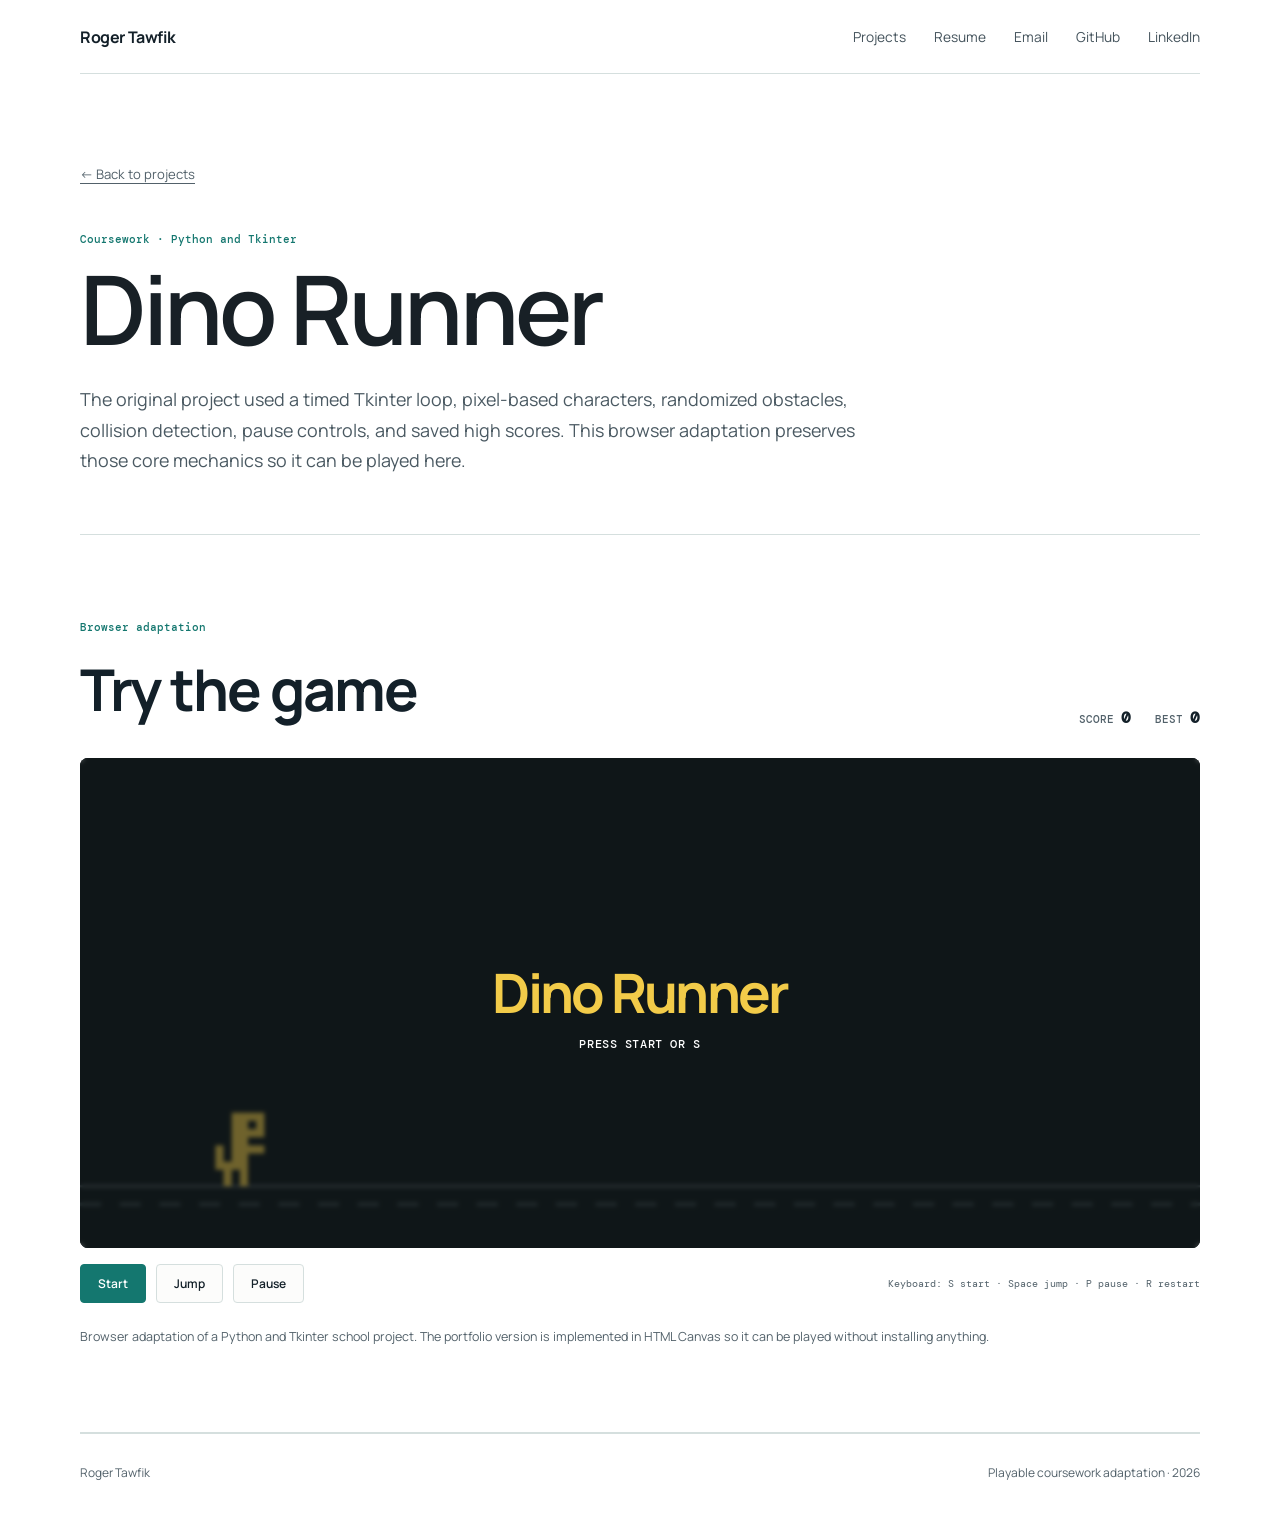
==== projects/dino-runner.html @ 56581878 "Build recruiter-focused project portfolio" ====
<!doctype html>
<html lang="en">
  <head>
    <meta charset="UTF-8" />
    <meta name="viewport" content="width=device-width, initial-scale=1.0" />
    <meta name="description" content="Playable browser adaptation of Roger Tawfik's Python and Tkinter Dino Runner coursework." />
    <title>Dino Runner | Roger Tawfik</title>
    <link rel="preconnect" href="https://fonts.googleapis.com" />
    <link rel="preconnect" href="https://fonts.gstatic.com" crossorigin />
    <link href="https://fonts.googleapis.com/css2?family=DM+Mono:wght@400;500&family=Manrope:wght@400;500;600;700&display=swap" rel="stylesheet" />
    <link rel="stylesheet" href="../styles.css" />
  </head>
  <body class="project-page portfolio-v2">
    <header class="site-header"><a class="wordmark" href="../index.html">Roger Tawfik</a><nav aria-label="Primary navigation" class="top-nav"><a class="nav-work" href="../index.html#work">Projects</a><a class="nav-resume" href="../resume.pdf" download>Resume</a><a class="nav-email-text" href="mailto:tawfikroger@gmail.com">Email</a><a class="nav-external" href="https://github.com/rogertawfik">GitHub</a><a class="nav-external" href="https://linkedin.com/in/rogertawfik">LinkedIn</a></nav></header>
    <main>
      <section class="case-header game-header">
        <a class="back" href="../index.html#work">← Back to projects</a>
        <p class="label">Coursework · Python and Tkinter</p>
        <h1>Dino Runner</h1>
        <p class="case-intro">The original project used a timed Tkinter loop, pixel-based characters, randomized obstacles, collision detection, pause controls, and saved high scores. This browser adaptation preserves those core mechanics so it can be played here.</p>
      </section>

      <section class="case-section game-section" aria-labelledby="play-title">
        <div class="game-title-row"><div><p class="label">Browser adaptation</p><h2 id="play-title">Try the game</h2></div><div class="game-score"><span>Score <strong id="score">0</strong></span><span>Best <strong id="best">0</strong></span></div></div>
        <div class="game-shell" id="gameShell">
          <canvas id="game" width="960" height="420" aria-label="Dino Runner game"></canvas>
          <div class="game-message" id="gameMessage"><strong>Dino Runner</strong><span>Press Start or S</span></div>
        </div>
        <div class="game-controls">
          <button id="startButton" type="button">Start</button>
          <button id="jumpButton" type="button">Jump</button>
          <button id="pauseButton" type="button">Pause</button>
          <p>Keyboard: S start · Space jump · P pause · R restart</p>
        </div>
        <p class="adaptation-note">Browser adaptation of a Python and Tkinter school project. The portfolio version is implemented in HTML Canvas so it can be played without installing anything.</p>
      </section>
    </main>
    <footer><span>Roger Tawfik</span><span>Playable coursework adaptation · 2026</span></footer>
    <script>
      const canvas = document.querySelector('#game');
      const ctx = canvas.getContext('2d');
      const message = document.querySelector('#gameMessage');
      const scoreEl = document.querySelector('#score');
      const bestEl = document.querySelector('#best');
      const state = { running: false, paused: false, over: false, score: 0, best: Number(localStorage.getItem('dino-best') || 0), last: 0, spawn: 900, obstacles: [] };
      const dino = { x: 116, y: 304, w: 44, h: 58, vy: 0, grounded: true };
      bestEl.textContent = state.best;

      function reset(start = false) {
        Object.assign(state, { running: start, paused: false, over: false, score: 0, last: performance.now(), spawn: 900, obstacles: [] });
        Object.assign(dino, { y: 304, vy: 0, grounded: true });
        scoreEl.textContent = '0';
        message.hidden = start;
        if (start) requestAnimationFrame(loop); else draw();
      }
      function start() { if (!state.running || state.over) reset(true); }
      function jump() { if (!state.running) start(); if (dino.grounded && !state.paused) { dino.vy = -680; dino.grounded = false; } }
      function pause() { if (!state.running || state.over) return; state.paused = !state.paused; message.hidden = !state.paused; message.innerHTML = '<strong>Paused</strong><span>Press P or Pause to continue</span>'; state.last = performance.now(); if (!state.paused) requestAnimationFrame(loop); }
      function collide(a, b) { return a.x + 7 < b.x + b.w && a.x + a.w - 7 > b.x && a.y + 5 < b.y + b.h && a.y + a.h > b.y; }
      function end() { state.over = true; state.running = false; state.best = Math.max(state.best, Math.floor(state.score)); localStorage.setItem('dino-best', state.best); bestEl.textContent = state.best; message.hidden = false; message.innerHTML = '<strong>Game over</strong><span>Press R or Start to try again</span>'; }
      function update(dt) {
        state.score += dt;
        scoreEl.textContent = Math.floor(state.score);
        dino.vy += 1800 * dt; dino.y += dino.vy * dt;
        if (dino.y >= 304) { dino.y = 304; dino.vy = 0; dino.grounded = true; }
        state.spawn -= dt * 1000;
        if (state.spawn <= 0) { const tall = Math.random() > .55; state.obstacles.push({ x: 980, y: tall ? 300 : 324, w: tall ? 28 : 48, h: tall ? 62 : 38, speed: 360 + Math.min(state.score * 4, 180) }); state.spawn = 850 + Math.random() * 900; }
        state.obstacles.forEach(o => o.x -= o.speed * dt);
        state.obstacles = state.obstacles.filter(o => o.x + o.w > -10);
        if (state.obstacles.some(o => collide(dino, o))) end();
      }
      function pixelDino() {
        const p = 7, pattern = ['001111','001101','001111','001100','101111','101100','111100','010100','010100'];
        ctx.fillStyle = '#f2cb49'; pattern.forEach((row, i) => [...row].forEach((v, j) => { if (v === '1') ctx.fillRect(dino.x + j*p, dino.y + i*p, p, p); }));
      }
      function draw() {
        ctx.fillStyle = '#101719'; ctx.fillRect(0,0,canvas.width,canvas.height);
        ctx.strokeStyle = '#586166'; ctx.lineWidth = 2; ctx.beginPath(); ctx.moveTo(0, 367); ctx.lineTo(canvas.width, 367); ctx.stroke();
        ctx.fillStyle = '#3c474b'; for (let x=0;x<canvas.width;x+=34) ctx.fillRect(x,381,18,3);
        pixelDino();
        ctx.fillStyle = '#dc5b45'; state.obstacles.forEach(o => { ctx.fillRect(o.x,o.y,o.w,o.h); ctx.fillStyle='#f07b62'; ctx.fillRect(o.x+5,o.y+6,Math.max(5,o.w-10),7); ctx.fillStyle='#dc5b45'; });
      }
      function loop(now) { if (!state.running || state.paused) return; const dt = Math.min((now - state.last)/1000, .032); state.last = now; update(dt); draw(); if (state.running) requestAnimationFrame(loop); }
      document.querySelector('#startButton').addEventListener('click', start);
      document.querySelector('#jumpButton').addEventListener('click', jump);
      document.querySelector('#pauseButton').addEventListener('click', pause);
      canvas.addEventListener('pointerdown', jump);
      addEventListener('keydown', e => { if (['Space','KeyS','KeyP','KeyR'].includes(e.code)) e.preventDefault(); if(e.code==='Space') jump(); if(e.code==='KeyS') start(); if(e.code==='KeyP') pause(); if(e.code==='KeyR') reset(true); });
      reset();
    </script>
  </body>
</html>
---- styles.css ----
:root {
  --paper: #fcfcfb;
  --ink: #182026;
  --muted: #606970;
  --line: #dfe3e5;
  --soft: #f4f6f5;
  --accent: #176e68;
  --accent-soft: #e7f1ef;
}

* { box-sizing: border-box; }
html { scroll-behavior: smooth; }
body { margin: 0; color: var(--ink); background: var(--paper); font-family: "Manrope", system-ui, sans-serif; -webkit-font-smoothing: antialiased; }
a { color: inherit; text-underline-offset: 4px; }
.site-header, main, footer { width: min(1120px, calc(100% - 48px)); margin-inline: auto; }
.site-header { min-height: 82px; display: flex; align-items: center; justify-content: space-between; border-bottom: 1px solid var(--line); }
.wordmark { font-weight: 700; text-decoration: none; letter-spacing: -.025em; }
nav { display: flex; gap: 28px; }
nav a { color: var(--muted); font-size: .86rem; text-decoration: none; }
nav a:hover { color: var(--ink); }
.profile { display: grid; grid-template-columns: 1.3fr .7fr; gap: 70px; padding: 100px 0 90px; border-bottom: 1px solid var(--line); }
.label { margin: 0 0 15px; color: var(--accent); font: 500 .68rem/1.5 "DM Mono", monospace; letter-spacing: .08em; text-transform: uppercase; }
h1 { margin: 0; font-size: clamp(3.7rem, 8vw, 7.4rem); line-height: .94; letter-spacing: -.07em; font-weight: 600; }
.profile-details { align-self: end; }
.profile-details p { margin: 0; max-width: 380px; color: var(--muted); line-height: 1.7; }
.profile-details .profile-note { margin-top: 16px; color: var(--ink); font-size: .78rem; }
.profile-links { display: flex; gap: 22px; margin-top: 28px; font-size: .86rem; font-weight: 700; }
.projects { padding: 90px 0 130px; }
.projects-heading { display: grid; grid-template-columns: 1fr 1fr; gap: 50px; margin-bottom: 55px; }
h2 { margin: 0; font-size: clamp(2.5rem, 5vw, 4.5rem); letter-spacing: -.055em; }
.projects-heading p { margin: 8px 0 0; max-width: 480px; color: var(--muted); line-height: 1.7; }
.project { display: grid; grid-template-columns: 70px 1fr; padding: 46px 0; border-top: 1px solid var(--line); }
.project:last-child { border-bottom: 1px solid var(--line); }
.project-number { padding-top: 5px; color: #8a9297; font: 400 .72rem "DM Mono", monospace; }
.project-body { min-width: 0; }
.project-title-row { display: flex; align-items: start; justify-content: space-between; gap: 30px; }
h3 { margin: 0; font-size: clamp(1.8rem, 4vw, 3.3rem); line-height: 1.05; letter-spacing: -.045em; }
.status { flex: none; padding: 7px 10px; border: 1px solid var(--line); border-radius: 4px; color: var(--muted); background: var(--soft); font: 500 .63rem "DM Mono", monospace; text-transform: uppercase; letter-spacing: .04em; }
.status.available { color: var(--accent); border-color: #b8d3cf; background: var(--accent-soft); }
.summary { max-width: 780px; margin: 24px 0 28px; color: var(--muted); font-size: 1.03rem; line-height: 1.7; }
.details-grid { display: grid; grid-template-columns: 1fr 1fr; gap: 45px; max-width: 880px; margin-top: 30px; }
.details-grid > div { border-top: 1px solid var(--line); padding-top: 15px; }
.details-grid span { color: var(--ink); font: 500 .67rem "DM Mono", monospace; text-transform: uppercase; letter-spacing: .06em; }
.details-grid p { margin: 9px 0 0; color: var(--muted); font-size: .86rem; line-height: 1.65; }
.project-link { display: inline-block; margin-top: 30px; color: var(--accent); font-size: .85rem; font-weight: 700; }
.secondary-link { margin-left: 22px; }
.project-preview { display: grid; grid-template-columns: 1fr 1fr; gap: 14px; margin-top: 32px; }
.project-preview.gym-preview { grid-template-columns: repeat(3, 1fr); }
.project-preview figure { margin: 0; }
.project-preview img { display: block; width: 100%; border: 1px solid var(--line); border-radius: 5px; }
.project-preview figcaption { margin-top: 8px; color: var(--muted); font: 400 .64rem "DM Mono", monospace; }
.compact-preview { max-width: 520px; margin: 24px 0; }
.compact-preview img { display: block; width: 100%; border: 1px solid var(--line); border-radius: 5px; }
.compact-preview figcaption { margin-top: 8px; color: var(--muted); font: 400 .64rem "DM Mono", monospace; }
.walkthrough { margin-top: 30px; max-width: 820px; }
.walkthrough summary { width: fit-content; color: var(--accent); font-size: .85rem; font-weight: 700; text-decoration: underline; text-underline-offset: 4px; cursor: pointer; }
.walkthrough video { display: block; width: 100%; margin-top: 24px; border: 1px solid var(--line); border-radius: 8px; background: var(--soft); }
.walkthrough > p { color: var(--muted); font-size: .78rem; }
.compact h3 { font-size: clamp(1.5rem, 3vw, 2.35rem); }
.compact .summary { margin-bottom: 15px; }
.tools { color: var(--accent); font: 400 .68rem/1.6 "DM Mono", monospace; }
footer { display: flex; justify-content: space-between; padding: 30px 0 45px; color: var(--muted); font-size: .75rem; }
a:focus-visible, summary:focus-visible, video:focus-visible { outline: 3px solid #d7a640; outline-offset: 4px; }
button:focus-visible, canvas:focus-visible { outline: 3px solid #d7a640; outline-offset: 4px; }

@media (max-width: 760px) {
  .site-header, main, footer { width: min(100% - 30px, 620px); }
  nav { gap: 15px; }
  nav a:first-child { display: none; }
  .profile { grid-template-columns: 1fr; gap: 45px; padding: 75px 0; }
  h1 { font-size: clamp(3.4rem, 18vw, 5.6rem); }
  .projects { padding-top: 70px; }
  .projects-heading { grid-template-columns: 1fr; gap: 15px; }
  .project { grid-template-columns: 34px 1fr; padding: 38px 0; }
  .project-title-row { flex-direction: column; gap: 18px; }
  .details-grid { grid-template-columns: 1fr; gap: 24px; }
  .project-preview { grid-template-columns: 1fr; }
  .project-preview.gym-preview { grid-template-columns: 1fr; }
  .secondary-link { display: block; margin-left: 0; }
}
.private-check-grid { display: grid; grid-template-columns: repeat(4, 1fr); gap: 10px; }
.private-check-grid article { min-height: 220px; padding: 22px; border: 1px solid var(--line); border-radius: 5px; }
.private-check-grid article > span { color: var(--accent); font: 500 .62rem "DM Mono", monospace; }
.private-check-grid h3 { margin-top: 42px; font-size: 1.25rem; }
.private-check-grid p { color: var(--muted); font-size: .78rem; line-height: 1.6; }
.privacy-line { margin: 18px 0 0; padding: 15px; color: var(--muted); background: var(--soft); font: 500 .65rem "DM Mono", monospace; }
@media (max-width: 820px) { .private-check-grid { grid-template-columns: 1fr 1fr; } }
@media (max-width: 520px) { .private-check-grid { grid-template-columns: 1fr; } }

.case-header { padding: 72px 0 58px; border-bottom: 1px solid var(--line); }
.case-header .back { display: inline-block; margin-bottom: 48px; color: var(--muted); font-size: .82rem; }
.case-header h1 { max-width: 920px; font-size: clamp(3.2rem, 7vw, 6.5rem); }
.case-header .case-intro { max-width: 720px; margin: 28px 0 0; color: var(--muted); font-size: 1.05rem; line-height: 1.7; }
.case-section { padding: 72px 0; border-bottom: 1px solid var(--line); }
.case-section h2 { margin-bottom: 32px; font-size: clamp(2rem, 4vw, 3.5rem); }
.pipeline { display: grid; grid-template-columns: repeat(5, 1fr); gap: 1px; overflow: hidden; border: 1px solid var(--line); border-radius: 6px; background: var(--line); }
.pipeline div { min-height: 150px; padding: 22px; background: var(--paper); }
.pipeline span { display: block; margin-bottom: 30px; color: var(--accent); font: 500 .65rem "DM Mono", monospace; }
.pipeline strong { font-size: .9rem; }
.artifact-grid { display: grid; grid-template-columns: 1fr 1fr; gap: 20px; }
.artifact { margin: 0; }
.artifact img { width: 100%; border-radius: 6px; border: 1px solid var(--line); }
.artifact figcaption { margin-top: 12px; color: var(--muted); font-size: .8rem; line-height: 1.6; }
.artifact-notes { display: grid; grid-template-columns: 1fr 1fr; gap: 50px; margin-top: 36px; }
.artifact-notes h3 { font-size: 1rem; letter-spacing: -.02em; }
.artifact-notes p { color: var(--muted); line-height: 1.7; }
.proof-band { display: grid; grid-template-columns: repeat(3, 1fr); gap: 1px; padding: 0; background: var(--line); }
.proof-band div { display: flex; min-height: 150px; flex-direction: column; justify-content: space-between; padding: 28px; background: var(--paper); }
.proof-band strong { font-size: clamp(2rem, 4vw, 3.6rem); letter-spacing: -.055em; }
.proof-band span { color: var(--muted); font: 500 .66rem "DM Mono", monospace; text-transform: uppercase; letter-spacing: .06em; }
.prototype-strip { display: grid; grid-template-columns: repeat(3, 1fr); gap: 12px; }
.prototype-strip figure { margin: 0; }
.prototype-strip img { width: 100%; aspect-ratio: 16/9; object-fit: cover; border: 1px solid var(--line); border-radius: 6px; }
.prototype-strip figcaption { margin-top: 9px; color: var(--muted); font: 400 .64rem "DM Mono", monospace; }
.timeline { display: grid; max-width: 900px; }
.timeline-row { display: grid; grid-template-columns: 150px 1fr; gap: 30px; padding: 26px 0; border-top: 1px solid var(--line); }
.timeline-row time { color: var(--accent); font: 500 .67rem "DM Mono", monospace; }
.timeline-row h3 { margin: 0 0 9px; font-size: 1.1rem; }
.timeline-row p { margin: 0; color: var(--muted); line-height: 1.7; }
.game-header h1 { color: #182026; }
.game-title-row { display: flex; align-items: end; justify-content: space-between; gap: 30px; margin-bottom: 30px; }
.game-title-row h2 { margin-bottom: 0; }
.game-score { display: flex; gap: 24px; color: var(--muted); font: 500 .68rem "DM Mono", monospace; text-transform: uppercase; }
.game-score strong { color: var(--ink); font-size: 1rem; }
.game-shell { position: relative; overflow: hidden; border: 1px solid #2d393d; border-radius: 7px; background: #101719; }
.game-shell canvas { display: block; width: 100%; height: auto; cursor: pointer; }
.game-message { position: absolute; inset: 0; display: grid; place-content: center; gap: 8px; text-align: center; color: white; background: rgb(16 23 25 / 58%); backdrop-filter: blur(2px); }
.game-message[hidden] { display: none; }
.game-message strong { color: #f2cb49; font-size: clamp(1.8rem, 5vw, 3.4rem); letter-spacing: -.05em; }
.game-message span { font: 500 .72rem "DM Mono", monospace; text-transform: uppercase; letter-spacing: .05em; }
.game-controls { display: flex; align-items: center; gap: 10px; margin-top: 16px; }
.game-controls button, .qc-options button { border: 1px solid var(--line); border-radius: 4px; padding: 10px 17px; color: var(--ink); background: var(--paper); font: 600 .75rem "Manrope", sans-serif; cursor: pointer; }
.game-controls button:first-child, .qc-options button.active { border-color: var(--accent); color: white; background: var(--accent); }
.game-controls p { margin-left: auto; color: var(--muted); font: 400 .65rem "DM Mono", monospace; }
.adaptation-note { margin: 24px 0 0; color: var(--muted); font-size: .78rem; line-height: 1.65; }
.qc-layout { display: grid; grid-template-columns: minmax(0, 1.5fr) minmax(270px, .5fr); gap: 24px; }
.qc-stage { position: relative; min-height: 470px; overflow: hidden; border: 1px solid var(--line); border-radius: 7px; background: linear-gradient(#dce5e6 0 64%, #b7c0bd 64%); transition: filter .2s; }
.walk-zone { position: absolute; left: 18%; right: 18%; top: 8%; bottom: 5%; border: 2px dashed rgb(23 110 104 / 50%); }
.synthetic-tag { position: absolute; left: 16px; top: 14px; padding: 6px 8px; color: white; background: rgb(24 32 38 / 80%); font: 500 .6rem "DM Mono", monospace; text-transform: uppercase; }
.synthetic-person { position: absolute; left: 50%; top: 18%; width: 150px; height: 330px; transform: translateX(-50%); transition: left .25s; }
.synthetic-person i { position: absolute; display: block; background: #176e68; box-shadow: 0 0 0 3px rgb(255 255 255 / 65%); }
.synthetic-person .head { left: 56px; width: 42px; height: 42px; border-radius: 50%; }
.synthetic-person .torso { left: 70px; top: 48px; width: 14px; height: 120px; transform: rotate(-5deg); }
.synthetic-person .arm, .synthetic-person .leg { width: 12px; height: 105px; border-radius: 9px; transform-origin: top; }
.synthetic-person .arm { top: 62px; left: 72px; }.synthetic-person .arm.left { transform: rotate(43deg); }.synthetic-person .arm.right { transform: rotate(-48deg); }
.synthetic-person .leg { top: 160px; left: 73px; height: 142px; }.synthetic-person .leg.left { transform: rotate(18deg); }.synthetic-person .leg.right { transform: rotate(-25deg); }
.occluder { display: none; position: absolute; right: 31%; bottom: 0; width: 145px; height: 190px; background: #6d6257; opacity: .92; }
.qc-stage[data-condition="offcenter"] .synthetic-person { left: 79%; }
.qc-stage[data-condition="dark"] { filter: brightness(.3); }
.qc-stage[data-condition="occluded"] .occluder { display: block; }
.qc-options { display: flex; flex-wrap: wrap; gap: 8px; margin-top: 14px; }
.check-panel { align-self: stretch; padding: 26px; border: 1px solid var(--line); border-radius: 7px; }
.check-panel > div { display: flex; justify-content: space-between; gap: 20px; padding: 15px 0; border-top: 1px solid var(--line); color: var(--muted); font-size: .82rem; }
.check-panel > div strong { color: var(--accent); font: 500 .67rem "DM Mono", monospace; text-transform: uppercase; }
.check-panel > div strong.fail { color: #ad4438; }
.qc-decision { margin: 18px 0 0; padding: 14px; color: var(--ink); background: var(--soft); font-size: .8rem; font-weight: 700; }
.exercise-demo{display:grid;grid-template-columns:minmax(0,1.4fr) minmax(260px,.6fr);gap:24px}.exercise-stage{position:relative;min-height:470px;overflow:hidden;border:1px solid #303b3f;border-radius:7px;background:linear-gradient(150deg,#182326,#101719)}.exercise-stage::after{content:"";position:absolute;left:0;right:0;bottom:54px;height:1px;background:#435055}.exercise-hud{position:absolute;z-index:2;left:18px;right:18px;top:17px;display:flex;gap:22px;padding:10px 13px;color:white;background:rgb(0 0 0 / 52%);font:500 .72rem "DM Mono",monospace}.exercise-hud span{margin-right:auto;color:#56d4c8}.exercise-hud b{font-weight:400}.exercise-hud i{color:#f2cb49;font-style:normal}.exercise-feedback{position:absolute;z-index:2;left:18px;top:67px;padding:9px 12px;color:#101719;background:#f2cb49;font:500 .65rem "DM Mono",monospace}.motion-person{position:absolute;left:49%;top:58%;width:210px;height:270px;transform:translate(-50%,-50%)}.motion-person i{position:absolute;display:block;width:13px;border-radius:10px;background:#56d4c8;box-shadow:0 0 0 3px rgb(255 255 255 / 75%);transform-origin:top;transition:transform .35s,top .35s,left .35s}.motion-head{left:90px;top:0;width:48px!important;height:48px;border-radius:50%!important}.motion-body{left:108px;top:53px;height:108px}.motion-upper-arm{left:108px;top:66px;height:85px;transform:rotate(48deg)}.motion-lower-arm{left:163px;top:122px;height:82px;transform:rotate(82deg)}.motion-thigh{left:108px;top:151px;height:100px;transform:rotate(48deg)}.motion-shin{left:180px;top:216px;height:94px;transform:rotate(92deg)}
.exercise-stage[data-exercise="curl"] .motion-upper-arm{transform:rotate(18deg)}.exercise-stage[data-exercise="curl"] .motion-lower-arm{left:133px;top:145px;transform:rotate(158deg)}.exercise-stage[data-exercise="curl"] .motion-thigh{transform:rotate(4deg)}.exercise-stage[data-exercise="curl"] .motion-shin{left:115px;top:243px;transform:rotate(2deg)}
.exercise-stage[data-exercise="pushup"] .motion-person{left:48%;top:61%;transform:translate(-50%,-50%) rotate(88deg)}.exercise-stage[data-exercise="pushup"] .motion-upper-arm{transform:rotate(65deg)}.exercise-stage[data-exercise="pushup"] .motion-lower-arm{left:178px;top:98px;transform:rotate(110deg)}.exercise-stage[data-exercise="pushup"] .motion-thigh{transform:rotate(-7deg)}.exercise-stage[data-exercise="pushup"] .motion-shin{left:96px;top:247px;transform:rotate(5deg)}
.exercise-options{display:flex;gap:8px;margin-top:12px}.exercise-options button{padding:10px 15px;border:1px solid var(--line);border-radius:4px;color:var(--ink);background:var(--paper);font-weight:700;cursor:pointer}.exercise-options button.active{color:white;border-color:var(--accent);background:var(--accent)}.exercise-proof{padding:26px;border:1px solid var(--line);border-radius:7px}.exercise-proof>div{display:grid;grid-template-columns:32px 1fr;gap:12px;padding:18px 0;border-top:1px solid var(--line)}.exercise-proof>div>span{display:grid;place-content:center;width:28px;height:28px;border-radius:50%;color:white;background:var(--accent);font:500 .62rem "DM Mono",monospace}.exercise-proof p{margin:0;color:var(--muted);font-size:.8rem;line-height:1.55}.exercise-proof p b{display:block;margin-bottom:5px;color:var(--ink)}.prototype-evidence{display:grid;grid-template-columns:minmax(0,1.4fr) minmax(240px,.6fr);gap:24px;align-items:center;margin-top:38px}.prototype-evidence img{display:block;width:100%;border:1px solid var(--line);border-radius:7px}.prototype-evidence p{margin:0;color:var(--muted);font-size:.8rem;line-height:1.65}.prototype-evidence strong,.prototype-evidence span{display:block}.prototype-evidence strong{margin-bottom:8px;color:var(--ink)}.prototype-evidence span{margin-bottom:12px}
.real-exercise-stage { overflow: hidden; min-height: 470px; border: 1px solid var(--line); border-radius: 7px; background: #101719; }
.real-exercise-stage img { display: block; width: 100%; height: 470px; object-fit: cover; }
.exercise-proof > h3 { margin: 5px 0 18px; font-size: 1.8rem; }
.exercise-proof p span { display: block; }
@media (max-width: 820px) {
  .pipeline { grid-template-columns: 1fr; }
  .pipeline div { min-height: auto; }
  .pipeline span { margin-bottom: 10px; }
  .artifact-grid, .artifact-notes { grid-template-columns: 1fr; }
  .prototype-strip { grid-template-columns: 1fr; }
  .timeline-row { grid-template-columns: 1fr; gap: 8px; }
  .proof-band { grid-template-columns: 1fr; }
  .proof-band div { min-height: 110px; }
  .qc-layout { grid-template-columns: 1fr; }
  .game-title-row { align-items: start; flex-direction: column; }
  .game-controls { flex-wrap: wrap; }
  .game-controls p { width: 100%; margin-left: 0; }
  .exercise-demo,.prototype-evidence{grid-template-columns:1fr}
}

@media (max-width: 430px) {
  nav a:last-child { display: none; }
  .project { grid-template-columns: 1fr; gap: 14px; }
  .project-number { padding: 0; }
  footer { flex-direction: column; gap: 8px; }
}

@media (prefers-reduced-motion: reduce) {
  html { scroll-behavior: auto; }
}

/* Homepage project hub */
.home-page { --pulse: #f2cb49; }
.home-hero { display: grid; grid-template-columns: .78fr 1.22fr; gap: 54px; align-items: center; min-height: 690px; padding: 76px 0; border-bottom: 1px solid var(--line); }
.hero-copy h1 { max-width: 560px; font-size: clamp(4rem, 7vw, 7rem); }
.hero-copy > p:not(.label) { max-width: 510px; margin: 30px 0 0; color: var(--muted); font-size: 1.02rem; line-height: 1.75; }
.switchboard { min-width: 0; border: 1px solid #303b3f; border-radius: 9px; overflow: hidden; box-shadow: 0 24px 70px rgb(24 32 38 / 13%); background: #101719; }
.switchboard-tabs { display: grid; grid-template-columns: repeat(4, 1fr); border-bottom: 1px solid #303b3f; }
.switchboard-tabs button { padding: 14px 8px; border: 0; border-right: 1px solid #303b3f; color: #8e9a9e; background: #101719; font: 500 .64rem "DM Mono", monospace; cursor: pointer; }
.switchboard-tabs button:last-child { border-right: 0; }
.switchboard-tabs button.active { color: #101719; background: var(--pulse); }
.switchboard-screen { display: grid; min-height: 480px; grid-template-rows: 1fr auto; color: white; text-decoration: none; }
.screen-visual { position: relative; overflow: hidden; min-height: 350px; background: radial-gradient(circle at 50% 47%, #243337 0 2px, transparent 3px), linear-gradient(120deg,#142023,#1d2b2e); background-size: 31px 31px, auto; }
.screen-visual:not(.gait-screen) > * { display: none; }
.screen-copy { display: grid; grid-template-columns: 1fr auto; gap: 5px 30px; align-items: end; padding: 23px 25px; border-top: 1px solid #303b3f; }
.screen-copy p { margin: 0; color: #aeb9bc; font-size: .72rem; }
.screen-copy strong { font-size: clamp(1rem, 2vw, 1.35rem); }
.screen-copy span { grid-row: 1 / 3; grid-column: 2; align-self: center; color: var(--pulse); font: 500 .62rem "DM Mono", monospace; }
.mini-person { position: absolute; left: 50%; top: 51%; width: 140px; height: 245px; transform: translate(-50%,-50%); }
.mini-person i { position: absolute; left: 65px; width: 9px; height: 80px; border-radius: 8px; background: #42c0b6; box-shadow: 0 0 14px rgb(66 192 182 / 45%); transform-origin: top; }
.mini-person i:nth-child(1) { top: 10px; left: 50px; width: 40px; height: 40px; border-radius: 50%; }.mini-person i:nth-child(2){top:55px;height:95px}.mini-person i:nth-child(3){top:67px;transform:rotate(48deg)}.mini-person i:nth-child(4){top:67px;transform:rotate(-48deg)}.mini-person i:nth-child(5){top:143px;transform:rotate(23deg);height:95px}.mini-person i:nth-child(6){top:143px;transform:rotate(-23deg);height:95px}
.scan-line { position: absolute; left: 10%; right: 10%; top: 22%; height: 1px; background: linear-gradient(90deg,transparent,var(--pulse),transparent); animation: scan 3.2s ease-in-out infinite alternate; }
@keyframes scan { to { top: 79%; } }
.screen-checks { position: absolute; left: 22px; bottom: 20px; display: flex; gap: 8px; }
.screen-checks span { padding: 7px 9px; border: 1px solid #3b484c; color: #aab5b8; background: rgb(16 23 25 / 80%); font: 400 .58rem "DM Mono", monospace; }.screen-checks b{color:#59d0a1}
.nutrition-screen::before { content:"1,642"; position:absolute; inset:0; display:grid; place-content:center; color:#e9f4f1; font-size:clamp(5rem,12vw,9rem); font-weight:700; letter-spacing:-.08em; }.nutrition-screen::after{content:"kcal logged today";position:absolute;left:50%;top:67%;transform:translateX(-50%);color:#72d1c5;font:500 .7rem "DM Mono",monospace;text-transform:uppercase}
.gym-screen { background-image: linear-gradient(rgb(16 23 25 / 26%),rgb(16 23 25 / 55%)), url("assets/gym-squat.jpg"); background-size: cover; background-position: center; }
.gym-screen::after { content:"LIVE FORM · REP +1"; position:absolute;left:24px;bottom:23px;padding:9px 12px;color:#101719;background:var(--pulse);font:500 .66rem "DM Mono",monospace }
.trading-screen { background-image: linear-gradient(rgb(16 23 25 / 8%),rgb(16 23 25 / 8%)), url("assets/trading-winner.png"); background-size: cover; background-position: center; }
.proof-ribbon { display: grid; grid-template-columns: repeat(5,1fr); border-bottom: 1px solid var(--line); }
.proof-ribbon span { padding: 19px 10px; border-right: 1px solid var(--line); color: var(--accent); text-align: center; font: 500 .62rem "DM Mono",monospace; text-transform: uppercase; }.proof-ribbon span:last-child{border-right:0}
.work { padding: 110px 0 130px; }
.section-heading { display: grid; grid-template-columns: .75fr 1.25fr; gap: 20px 50px; margin-bottom: 56px; }.section-heading .label{grid-column:1/-1}.section-heading h2{max-width:680px}.section-heading>p:last-child{align-self:end;max-width:430px;margin:0;color:var(--muted);line-height:1.7}
.work-card { display: grid; grid-template-columns: .83fr 1.17fr; gap: 54px; align-items: center; min-height: 570px; padding: 58px 0; border-top: 1px solid var(--line); }
.work-card-copy h3 { font-size: clamp(2.4rem,5vw,4.9rem); }.work-card-copy .summary{max-width:560px}.proof-list{display:flex;flex-wrap:wrap;gap:8px}.proof-list span{padding:8px 10px;border:1px solid var(--line);border-radius:4px;color:var(--muted);font:500 .62rem "DM Mono",monospace}
.mini-pipeline { display:flex;align-items:center;min-height:320px;padding:35px;border-radius:8px;background:#edf4f2 }.mini-pipeline div{display:grid;place-content:center;width:100px;height:100px;border:1px solid #aacbc6;border-radius:50%;text-align:center;background:var(--paper)}.mini-pipeline b{color:var(--accent);font:500 .65rem "DM Mono",monospace}.mini-pipeline span{font-size:.75rem;font-weight:700}.mini-pipeline i{flex:1;height:1px;background:#7aaaa4}.mini-pipeline .pipeline-result{color:white;background:var(--accent)}.mini-pipeline .pipeline-result b{color:var(--pulse)}
.phone-preview{justify-self:center;width:min(330px,100%);padding:30px 24px 26px;border:9px solid #182026;border-radius:36px;box-shadow:0 25px 60px rgb(24 32 38 / 18%);background:#f7f9f8}.phone-top{display:flex;justify-content:space-between;align-items:end;padding-bottom:22px}.phone-top span{font-size:.75rem}.phone-top b{font-size:1.5rem}.macro-row{display:grid;grid-template-columns:repeat(3,1fr);gap:8px;margin-bottom:22px}.macro-row i{position:relative;height:85px;border-radius:50px;background:#e1e8e6;overflow:hidden}.macro-row i::after{content:"";position:absolute;left:0;right:0;bottom:0;height:var(--fill);background:#55b7a9}.macro-row span{position:absolute;z-index:1;left:50%;bottom:10px;transform:translateX(-50%);color:#182026;font:600 .55rem "DM Mono",monospace}.meal-row{display:flex;justify-content:space-between;padding:13px 0;border-top:1px solid var(--line);font-size:.75rem}.meal-add{margin-top:14px;padding:13px;border-radius:8px;color:white;text-align:center;background:var(--accent);font-size:.75rem;font-weight:700}
.gym-live-preview{position:relative;display:block;overflow:hidden;border-radius:8px;background:#101719}.gym-live-preview img{display:block;width:100%;transition:transform .35s}.gym-live-preview:hover img{transform:scale(1.018)}.gym-live-preview span{position:absolute;left:18px;bottom:17px;padding:8px 10px;color:#101719;background:var(--pulse);font:500 .62rem "DM Mono",monospace}
.trading-pair{display:grid;grid-template-columns:1fr 1fr;gap:12px}.trading-pair figure{margin:0}.trading-pair img{display:block;width:100%;border-radius:6px}.trading-pair figcaption{margin-top:8px;color:var(--muted);font:500 .62rem "DM Mono",monospace}
.coursework-grid{display:grid;grid-template-columns:.75fr 1.25fr;gap:18px;padding-top:18px;border-top:1px solid var(--line)}.course-card{min-height:330px;padding:32px;border:1px solid var(--line);border-radius:8px}.course-card h3{font-size:2rem}.course-card>p,.course-card div>p:not(.label){color:var(--muted);line-height:1.7}.course-card>span{color:var(--accent);font:500 .62rem "DM Mono",monospace}.dino-course{display:grid;grid-template-columns:.8fr 1.2fr;gap:24px;align-items:center;color:white;background:#101719}.dino-course .label,.dino-course .project-link{color:var(--pulse)}.dino-course canvas{display:block;width:100%;height:auto;border:1px solid #303b3f;border-radius:5px}
.about-strip{display:grid;grid-template-columns:.7fr 1.3fr;gap:70px;padding:90px 0;border-top:1px solid var(--line)}.about-strip h2{font-size:clamp(2.6rem,5vw,5rem)}.about-strip>p{align-self:end;max-width:650px;margin:0;color:var(--muted);font-size:1rem;line-height:1.8}
.gait-case-header .case-intro{max-width:870px}.gait-section-heading{display:grid;grid-template-columns:1.25fr .75fr;gap:40px;align-items:end;margin-bottom:34px}.gait-section-heading h2{margin-bottom:0}.gait-section-heading>p{max-width:430px;margin:0;color:var(--muted);line-height:1.7}.gait-workbench{display:grid;grid-template-columns:1.45fr .55fr;gap:24px}.recording-visual{position:relative;min-height:475px;overflow:hidden;border:1px solid #303b3f;border-radius:7px;background:linear-gradient(#d9e3e4 0 66%,#aeb8b5 66%)}.recording-label{position:absolute;z-index:4;left:15px;top:14px;padding:6px 8px;color:white;background:#182026;font:500 .6rem "DM Mono",monospace;text-transform:uppercase}.walk-track{position:absolute;left:19%;right:19%;top:8%;bottom:6%;border:2px dashed rgb(23 110 104 / 48%)}.gait-person{position:absolute;z-index:2;left:50%;top:18%;width:140px;height:310px;transform:translateX(-50%);animation:gait-bob 1.2s ease-in-out infinite alternate}.gait-person i{position:absolute;left:65px;width:12px;height:105px;border-radius:9px;background:#176e68;box-shadow:0 0 0 3px rgb(255 255 255 / 70%);transform-origin:top}.gait-person i:nth-child(1){left:49px;width:43px;height:43px;border-radius:50%}.gait-person i:nth-child(2){top:51px;height:118px}.gait-person i:nth-child(3){top:67px;transform:rotate(48deg)}.gait-person i:nth-child(4){top:67px;transform:rotate(-48deg)}.gait-person i:nth-child(5){top:161px;height:138px;transform:rotate(20deg)}.gait-person i:nth-child(6){top:161px;height:138px;transform:rotate(-27deg)}@keyframes gait-bob{to{transform:translate(-50%,5px)}}.recording-obstruction{display:none;position:absolute;z-index:3;right:27%;bottom:0;width:170px;height:205px;background:#73675c}.recording-darkness{position:absolute;z-index:3;inset:0;pointer-events:none;background:transparent;transition:background .2s}.recording-visual[data-case="dark"] .recording-darkness{background:rgb(5 10 12 / 72%)}.recording-visual[data-case="weave"] .gait-person{animation:gait-weave 1.8s ease-in-out infinite alternate}@keyframes gait-weave{to{left:76%}}.recording-visual[data-case="occlusion"] .recording-obstruction{display:block}.recording-options{display:flex;flex-wrap:wrap;gap:8px;margin-top:12px}.recording-options button{padding:10px 14px;border:1px solid var(--line);border-radius:4px;color:var(--ink);background:var(--paper);font-weight:700;cursor:pointer}.recording-options button.active{color:white;border-color:var(--accent);background:var(--accent)}
.tier-stack{display:flex;flex-direction:column}.tier-stack>div{display:grid;grid-template-columns:auto 1fr auto;gap:11px;padding:19px;border:1px solid var(--line);border-radius:6px}.tier-stack b{color:var(--accent);font:500 .63rem "DM Mono",monospace}.tier-stack span{font-size:.78rem;font-weight:700}.tier-stack strong{color:var(--accent);font:500 .63rem "DM Mono",monospace;text-transform:uppercase}.tier-stack strong.review{color:#ad4438}.tier-stack>i{align-self:center;width:1px;height:23px;margin-left:34px;background:var(--line)}.tier-stack .tier-outcome{display:block;margin-top:auto;color:white;border-color:var(--accent);background:var(--accent)}.tier-stack .tier-outcome b{display:block;margin-bottom:8px;color:var(--pulse)}
.model-compare{display:grid;grid-template-columns:1fr 1fr;gap:18px}.model-compare>div{position:relative;min-height:380px;overflow:hidden;padding:32px;border:1px solid var(--line);border-radius:8px;background:var(--soft)}.model-name{display:inline-block;margin-bottom:45px;padding:7px 9px;color:white;background:var(--accent);font:500 .62rem "DM Mono",monospace}.model-compare strong{display:block;max-width:400px;font-size:1.5rem}.model-compare p{max-width:430px;color:var(--muted);line-height:1.7}.model-path{position:absolute;left:32px;right:32px;bottom:38px;height:70px;border-bottom:1px solid #9cb4b0}.model-path i{position:absolute;bottom:0;width:13px;height:13px;border-radius:50%;background:var(--accent)}.model-path i:nth-child(1){left:3%}.model-path i:nth-child(2){left:24%;bottom:12px}.model-path i:nth-child(3){left:48%;bottom:28px}.model-path i:nth-child(4){left:72%;bottom:43px}.model-path i:nth-child(5){right:3%;bottom:58px}.model-path::after{content:"tracked path";position:absolute;right:0;top:-16px;color:var(--accent);font:500 .58rem "DM Mono",monospace}.model-skeleton{position:absolute;right:42px;bottom:30px;width:150px;height:160px}.model-skeleton i{position:absolute;left:70px;bottom:0;width:9px;height:85px;border-radius:8px;background:var(--accent);transform-origin:bottom}.model-skeleton i:nth-child(1){bottom:95px;left:55px;width:40px;height:40px;border-radius:50%}.model-skeleton i:nth-child(2){bottom:68px;height:75px}.model-skeleton i:nth-child(3){bottom:64px;transform:rotate(54deg)}.model-skeleton i:nth-child(4){transform:rotate(24deg)}.model-skeleton i:nth-child(5){transform:rotate(-24deg)}
.report-flow{display:grid;grid-template-columns:.65fr 60px 1.35fr;gap:0;align-items:center}.triage-card{min-height:230px;padding:28px;border:1px solid var(--line);border-radius:8px;background:var(--soft)}.triage-card span,.audience-reports article>span,.vlm-note>span{color:var(--accent);font:500 .62rem "DM Mono",monospace;text-transform:uppercase}.triage-card strong{display:block;margin:45px 0 10px;font-size:1.25rem}.triage-card p{color:var(--muted);line-height:1.6}.report-flow>i{height:1px;background:var(--line)}.audience-reports{display:grid;grid-template-columns:1fr 1fr;gap:12px}.audience-reports article{min-height:230px;padding:25px;border:1px solid var(--line);border-radius:8px}.audience-reports strong{display:block;margin:42px 0 10px}.audience-reports p{color:var(--muted);font-size:.83rem;line-height:1.65}.vlm-note{display:grid;grid-template-columns:190px 1fr;gap:24px;margin-top:20px;padding:20px;border-left:3px solid var(--accent);background:var(--soft)}.vlm-note p{margin:0;color:var(--muted);font-size:.83rem;line-height:1.65}.metrics-route{display:flex;align-items:center}.metrics-route div{flex:0 0 190px;padding:22px;border:1px solid var(--line);border-radius:6px;text-align:center}.metrics-route span{font-size:.78rem;font-weight:700}.metrics-route i{flex:1;height:1px;background:var(--accent)}
@media(max-width:900px){.home-hero,.work-card{grid-template-columns:1fr}.home-hero{padding-top:70px}.switchboard-screen{min-height:440px}.work-card{gap:32px}.section-heading{grid-template-columns:1fr}.coursework-grid{grid-template-columns:1fr}.proof-ribbon{grid-template-columns:repeat(2,1fr)}.proof-ribbon span:last-child{grid-column:1/-1}.about-strip{grid-template-columns:1fr;gap:30px}}
@media(max-width:900px){.gait-section-heading,.gait-workbench{grid-template-columns:1fr}.model-compare{grid-template-columns:1fr}.report-flow{grid-template-columns:1fr}.report-flow>i{width:1px;height:24px;margin-left:35px}.metrics-route{align-items:stretch;flex-direction:column}.metrics-route div{flex:auto;width:100%}.metrics-route i{width:1px;min-height:22px}.vlm-note{grid-template-columns:1fr}}
@media(max-width:600px){.home-hero{min-height:0}.hero-copy h1{font-size:clamp(3.2rem,17vw,5rem)}.switchboard-tabs{grid-template-columns:1fr 1fr}.switchboard-tabs button:nth-child(2){border-right:0}.switchboard-tabs button:nth-child(-n+2){border-bottom:1px solid #303b3f}.switchboard-screen{min-height:400px}.screen-copy{grid-template-columns:1fr}.screen-copy span{grid-row:auto;grid-column:auto}.section-heading h2{font-size:2.7rem}.work{padding-top:80px}.work-card{min-height:0;padding:48px 0}.mini-pipeline{padding:18px;overflow-x:auto}.mini-pipeline div{flex:0 0 75px;width:75px;height:75px}.trading-pair{grid-template-columns:1fr}.dino-course{grid-template-columns:1fr}.about-strip{padding:70px 0}}

/* Simple landing page */
.simple-home .site-header { position: relative; }
.simple-home .site-header nav { gap: 24px; }
.simple-home .about-first { display: grid; grid-template-columns: 1fr 1fr; gap: 46px 70px; padding: 96px 0 92px; border-bottom: 1px solid var(--line); }
.simple-home .about-first > .label { grid-column: 1 / -1; margin: 0; }
.simple-home .about-first h1 { font-size: clamp(4.5rem, 9vw, 8rem); }
.about-first-copy { align-self: end; }
.about-first-copy > p { max-width: 600px; margin: 0; color: var(--muted); font-size: 1rem; line-height: 1.75; }
.about-first-copy > p + p { margin-top: 15px; color: var(--ink); font-size: .8rem; }
.about-actions { display: flex; flex-wrap: wrap; gap: 18px; margin-top: 25px; font-size: .82rem; font-weight: 700; }
.project-gallery { padding: 88px 0 120px; }
.gallery-heading, .coursework-heading { display: flex; align-items: end; justify-content: space-between; margin-bottom: 34px; }
.gallery-heading .label, .coursework-heading .label { margin: 0; }
.gallery-heading h2, .coursework-heading h2 { font-size: clamp(2.5rem, 5vw, 4rem); }
.gallery-grid { display: grid; grid-template-columns: 1fr 1fr; gap: 52px 22px; }
.visual-card { display: block; min-width: 0; color: inherit; text-decoration: none; }
.card-image { position: relative; height: 390px; overflow: hidden; border: 1px solid var(--line); border-radius: 5px; background: var(--soft); }
.card-image img { display: block; width: 100%; height: 100%; object-fit: cover; transition: transform .25s ease; }
.visual-card:hover .card-image img { transform: scale(1.012); }
.gait-image img { object-position: center 23%; }
.nutrition-image { display: grid; place-items: center; background: #f1edeb; }
.nutrition-image img { width: auto; max-width: 100%; object-fit: contain; }
.card-copy { display: grid; grid-template-columns: 1fr auto; gap: 10px 25px; padding-top: 19px; }
.card-copy .label { margin-bottom: 7px; }
.card-copy h3 { font-size: clamp(1.65rem, 3vw, 2.5rem); }
.card-copy > span { align-self: center; color: var(--accent); font-size: .75rem; font-weight: 700; text-decoration: underline; text-underline-offset: 4px; }
.card-copy > p { grid-column: 1 / -1; max-width: 650px; margin: 4px 0 0; color: var(--muted); font-size: .86rem; line-height: 1.65; }
.card-copy > small { grid-column: 1 / -1; color: var(--accent); font: 500 .61rem/1.55 "DM Mono", monospace; }
.nutrition-gallery-card .card-copy > span { color: var(--muted); text-decoration: none; }
.coursework-heading { margin-top: 105px; padding-top: 55px; border-top: 1px solid var(--line); }
.small-project-grid { display: grid; grid-template-columns: 1fr 1fr; gap: 22px; }
.small-project-grid > article, .small-project-grid > a { min-height: 285px; padding: 28px; border: 1px solid var(--line); border-radius: 5px; color: inherit; text-decoration: none; }
.small-project-grid h3 { font-size: 1.8rem; }
.small-project-grid p:not(.label) { max-width: 500px; color: var(--muted); line-height: 1.65; }
.small-project-grid small { color: var(--accent); font: 500 .61rem "DM Mono", monospace; }
.small-project-grid > a { display: grid; grid-template-columns: 1fr 1fr; gap: 20px; align-items: center; background: var(--soft); }
.small-project-grid img { display: block; width: 100%; border: 1px solid var(--line); border-radius: 4px; }
.simple-home footer a { color: inherit; }
@media (max-width: 760px) {
  .simple-home .site-header nav a:nth-child(2) { display: none; }
  .simple-home .site-header nav { gap: 13px; }
  .simple-home .about-first { grid-template-columns: 1fr; gap: 28px; padding: 72px 0; }
  .simple-home .about-first h1 { font-size: clamp(4rem, 21vw, 6rem); }
  .gallery-grid, .small-project-grid { grid-template-columns: 1fr; }
  .card-image { height: 310px; }
  .gallery-heading, .coursework-heading { align-items: start; flex-direction: column; gap: 9px; }
  .gallery-heading .label, .coursework-heading .label { order: 0; }
  .gallery-heading h2, .coursework-heading h2 { order: 1; }
  .card-copy { grid-template-columns: 1fr; }
  .card-copy > span { grid-row: 4; }
  .small-project-grid > a { grid-template-columns: 1fr; }
}

/* Compact gait case study */
.compact-case-header { padding-bottom: 48px; }
.compact-case-header h1 { max-width: 1000px; }
.case-facts { display: grid; grid-template-columns: .7fr 1fr 1.3fr; gap: 1px; margin-top: 35px; border: 1px solid var(--line); background: var(--line); }
.case-facts > div { padding: 18px; background: var(--paper); }
.case-facts span { color: var(--accent); font: 500 .61rem "DM Mono", monospace; text-transform: uppercase; }
.case-facts p { margin: 7px 0 0; font-size: .8rem; font-weight: 700; }
.compact-section { padding: 58px 0; }
.compact-section h2 { margin-bottom: 26px; font-size: clamp(2.3rem, 4.5vw, 3.7rem); }
.gait-example-grid { display: grid; grid-template-columns: repeat(4, 1fr); gap: 10px; }
.gait-example { min-width: 0; padding: 0; overflow: hidden; border: 2px solid transparent; border-radius: 5px; color: var(--ink); background: var(--soft); text-align: left; cursor: pointer; }
.gait-example.active { border-color: var(--accent); }
.gait-example img { display: block; width: 100%; height: 235px; object-fit: cover; object-position: center 25%; }
.gait-example span { display: flex; justify-content: space-between; gap: 8px; padding: 12px; }
.gait-example b { font-size: .77rem; }
.gait-example em { color: var(--accent); font: 500 .57rem "DM Mono", monospace; font-style: normal; text-transform: uppercase; }
.selected-result { display: grid; grid-template-columns: 240px 1fr; gap: 30px; align-items: center; margin-top: 14px; padding: 22px; border-left: 3px solid var(--accent); background: var(--soft); }
.selected-result .label { margin-bottom: 5px; }
.selected-result h3 { font-size: 1.35rem; }
.selected-result > p { margin: 0; color: var(--muted); font-size: .84rem; line-height: 1.65; }
.dense-pipeline { display: flex; align-items: stretch; }
.dense-pipeline > div { display: flex; flex: 0 1 230px; min-height: 120px; flex-direction: column; padding: 19px; border: 1px solid var(--line); border-radius: 5px; }
.dense-pipeline > i { align-self: center; flex: 1; height: 1px; background: var(--accent); }
.dense-pipeline b { color: var(--accent); font: 500 .62rem "DM Mono", monospace; }
.dense-pipeline span { margin-top: auto; font-size: .82rem; font-weight: 700; }
.dense-pipeline small { margin-top: 6px; color: var(--muted); font: 400 .57rem "DM Mono", monospace; }
.architecture-note { display: grid; grid-template-columns: 210px 1fr; gap: 25px; margin-top: 18px; padding: 18px; background: var(--soft); }
.architecture-note p { margin: 0; color: var(--muted); font-size: .82rem; line-height: 1.6; }
.compact-reports { display: grid; grid-template-columns: 1fr 1fr; gap: 12px; }
.compact-reports article { min-height: 180px; padding: 24px; border: 1px solid var(--line); border-radius: 5px; }
.compact-reports span { color: var(--accent); font: 500 .61rem "DM Mono", monospace; text-transform: uppercase; }
.compact-reports strong { display: block; margin: 32px 0 8px; }
.compact-reports p { color: var(--muted); font-size: .83rem; line-height: 1.65; }
.evidence-heading { display: grid; grid-template-columns: 1.2fr .8fr; gap: 40px; align-items: end; }
.evidence-heading h2 { margin-bottom: 0; }
.evidence-heading p { max-width: 420px; margin: 0 0 7px; color: var(--muted); line-height: 1.65; }
.evidence-strip { display: grid; grid-template-columns: repeat(3, 1fr); margin: 34px 0 18px; border: 1px solid var(--line); }
.evidence-strip > div { min-height: 150px; padding: 23px; border-right: 1px solid var(--line); }
.evidence-strip > div:last-child { border-right: 0; }
.evidence-strip strong, .evidence-strip span, .evidence-strip small { display: block; }
.evidence-strip strong { color: var(--accent); font-size: clamp(2.3rem, 5vw, 4rem); line-height: 1; letter-spacing: -.055em; }
.evidence-strip span { margin-top: 18px; font-size: .8rem; font-weight: 700; }
.evidence-strip small { margin-top: 4px; color: var(--muted); font: 400 .6rem "DM Mono", monospace; }
.report-viewer { display: grid; grid-template-columns: 220px 1fr; min-height: 440px; border: 1px solid var(--line); }
.report-tabs { display: flex; flex-direction: column; border-right: 1px solid var(--line); }
.report-tabs button { padding: 20px; border: 0; border-bottom: 1px solid var(--line); color: var(--muted); background: var(--paper); text-align: left; font: 600 .75rem "Manrope", sans-serif; cursor: pointer; }
.report-tabs button.active { color: white; background: var(--accent); }
.report-viewer figure { display: grid; grid-template-rows: 1fr auto; min-width: 0; margin: 0; padding: 24px; background: #f7f9f8; }
.report-viewer img { display: block; width: 100%; height: 350px; object-fit: contain; }
.report-viewer figcaption { padding-top: 15px; color: var(--muted); font-size: .76rem; line-height: 1.55; }
@media (max-width: 820px) {
  .gait-example-grid { grid-template-columns: 1fr 1fr; }
  .case-facts { grid-template-columns: 1fr; }
  .selected-result, .architecture-note { grid-template-columns: 1fr; gap: 8px; }
  .dense-pipeline { flex-direction: column; }
  .dense-pipeline > div { flex: auto; min-height: 90px; }
  .dense-pipeline > i { width: 1px; min-height: 18px; }
  .evidence-heading, .report-viewer { grid-template-columns: 1fr; }
  .report-tabs { border-right: 0; }
}
@media (max-width: 520px) {
  .gait-example-grid, .compact-reports { grid-template-columns: 1fr; }
  .gait-example img { height: 260px; }
  .evidence-strip { grid-template-columns: 1fr; }
  .evidence-strip > div { min-height: 120px; border-right: 0; border-bottom: 1px solid var(--line); }
  .evidence-strip > div:last-child { border-bottom: 0; }
  .report-viewer img { height: 245px; }
}
.nutrition-screen-grid { display: grid; grid-template-columns: repeat(4, 1fr); gap: 12px; }
.nutrition-screen-grid figure { margin: 0; min-width: 0; }
.nutrition-screen-grid img { display: block; width: 100%; aspect-ratio: 9 / 16; object-fit: cover; border: 1px solid var(--line); border-radius: 14px; background: #f1edeb; }
.nutrition-screen-grid figcaption { margin-top: 9px; color: var(--muted); font-size: .7rem; line-height: 1.5; }
@media (max-width: 820px) { .nutrition-screen-grid { grid-template-columns: 1fr 1fr; } }

/* Simplified gait presentation */
.gait-goal-visual { display: flex; align-items: center; justify-content: center; gap: 14px; padding: 42px; background: #eef4f2; }
.gait-goal-visual > div { display: grid; min-height: 105px; flex: 0 1 155px; place-content: center; padding: 15px; border: 1px solid #b7cbc7; border-radius: 5px; text-align: center; background: var(--paper); }
.gait-goal-visual > i { flex: 0 1 42px; height: 1px; background: var(--accent); }
.gait-goal-visual span { font-size: .78rem; font-weight: 700; }
.gait-goal-visual small { margin-top: 7px; color: var(--muted); font: 400 .55rem/1.5 "DM Mono", monospace; }
.gait-goal-visual .gait-check { color: white; border-color: var(--accent); background: var(--accent); }
.gait-goal-visual .gait-check small { color: #d8efeb; }
.gait-simple-header { padding-bottom: 58px; }
.gait-simple-section { display: grid; grid-template-columns: 1fr 1fr; gap: 70px; align-items: center; }
.gait-simple-section h2 { max-width: 620px; margin-bottom: 18px; }
.gait-simple-section > div:first-child > p:last-child { max-width: 600px; margin: 0; color: var(--muted); line-height: 1.75; }
.gait-simple-flow { display: flex; align-items: center; }
.gait-simple-flow span { flex: 1; padding: 22px 12px; border: 1px solid var(--line); border-radius: 5px; text-align: center; font-size: .75rem; font-weight: 700; }
.gait-simple-flow span:nth-of-type(2) { color: white; border-color: var(--accent); background: var(--accent); }
.gait-simple-flow i { flex: 0 0 26px; height: 1px; background: var(--accent); }
.gait-simple-checks { display: grid; gap: 9px; }
.gait-simple-checks span { padding: 18px 20px; border: 1px solid var(--line); border-radius: 5px; font-size: .8rem; font-weight: 700; }
.gait-privacy { padding-top: 38px; padding-bottom: 38px; }
.gait-privacy > p:last-child { max-width: 700px; margin: 0; color: var(--muted); font-size: .8rem; line-height: 1.65; }
@media (max-width: 760px) {
  .gait-goal-visual { gap: 7px; padding: 22px 12px; }
  .gait-goal-visual > div { min-height: 88px; padding: 9px; }
  .gait-goal-visual > i { flex-basis: 10px; }
  .gait-goal-visual span { font-size: .65rem; }
  .gait-simple-section { grid-template-columns: 1fr; gap: 28px; }
}

/* Portfolio refinement: Impeccable pass */
.portfolio-v2 {
  --ink: #132029;
  --muted: #52616a;
  --line: #d5dfde;
  --soft: #f0f5f3;
  --accent: #14776f;
  --accent-soft: #e2f0ed;
  --space-1: .25rem;
  --space-2: .5rem;
  --space-3: .75rem;
  --space-4: 1rem;
  --space-6: 1.5rem;
  --space-8: 2rem;
  --space-12: 3rem;
  --space-16: 4rem;
  --space-24: 6rem;
  --section-space: clamp(3.5rem, 7vw, 6rem);
  color: var(--ink);
  background: #fff;
}
.portfolio-v2 h1, .portfolio-v2 h2, .portfolio-v2 h3 { text-wrap: balance; letter-spacing: -.035em; }
.portfolio-v2 h1 { max-width: 1050px; font-size: clamp(3.6rem, 7.5vw, 6rem); line-height: .98; }
.portfolio-v2 h2 { font-size: clamp(2.3rem, 4.5vw, 4rem); }
.portfolio-v2 h3 { letter-spacing: -.025em; }
.portfolio-v2 p { text-wrap: pretty; }
.portfolio-v2 .site-header { min-height: 74px; }
.portfolio-v2 nav a { position: relative; color: #43525b; }
.portfolio-v2 nav > a:not(.icon-link)::after { content: ""; position: absolute; right: 0; bottom: -5px; left: 0; height: 1px; background: currentColor; scale: 0 1; transform-origin: right; transition: scale .22s cubic-bezier(.16,1,.3,1); }
.portfolio-v2 nav > a:not(.icon-link):hover::after { scale: 1 1; transform-origin: left; }
.portfolio-v2 :focus-visible { outline: 3px solid #bd7e15; outline-offset: 4px; }
.portfolio-v2 .label { color: var(--accent); font-size: .68rem; letter-spacing: 0; text-transform: none; }
.portfolio-v2 .intro-line { margin: 0 0 18px; color: var(--accent); font-size: .82rem; font-weight: 700; }
.portfolio-v2.simple-home .about-first { display: grid; grid-template-columns: 1fr; gap: var(--space-6); padding: clamp(3.75rem, 7vw, 5.5rem) 0; }
.portfolio-v2.simple-home .about-first h1 { margin-bottom: 0; }
.portfolio-v2 .hero-summary { max-width: 52rem; }
.portfolio-v2 .about-first-copy { max-width: 850px; }
.portfolio-v2 .about-first-copy > p { max-width: 72ch; color: #45545d; font-size: clamp(.98rem, 1.6vw, 1.08rem); line-height: 1.75; }
.portfolio-v2 .institution-list { max-width: 760px; gap: 0; border-block: 1px solid var(--line); }
.portfolio-v2 .institution-list > div { padding: 17px 18px 17px 0; border: 0; border-radius: 0; }
.portfolio-v2 .institution-list > div + div { padding-left: 24px; border-left: 1px solid var(--line); }
.portfolio-v2 .about-actions { gap: 22px; }
.portfolio-v2 .about-actions > a:not(.icon-link) { font-size: .86rem; text-decoration-thickness: 1px; }
.portfolio-v2 .project-gallery { padding-top: clamp(74px, 8vw, 110px); }
.portfolio-v2 .gallery-heading { display: flex; align-items: end; justify-content: space-between; gap: 30px; margin-bottom: 44px; }
.portfolio-v2 .gallery-heading p { max-width: 390px; margin: 0 0 7px; color: var(--muted); line-height: 1.6; }
.portfolio-v2 .gallery-grid { grid-template-columns: repeat(12, 1fr); gap: clamp(54px, 6vw, 82px) 24px; }
.portfolio-v2 .gallery-grid > .visual-card { grid-column: span 4; }
.portfolio-v2 .gallery-grid > .visual-card--featured { display: grid; grid-column: 1 / -1; grid-template-columns: minmax(0, 1.35fr) minmax(18rem, .65fr); gap: clamp(1.5rem, 4vw, 3.5rem); align-items: center; }
.portfolio-v2 .visual-card--featured .card-copy { align-content: center; padding-top: 0; }
.portfolio-v2 .visual-card--featured .card-image { width: 100%; }
.portfolio-v2 .gallery-grid > .visual-card:not(.visual-card--featured) .card-copy h3 { font-size: clamp(1.55rem, 2.4vw, 1.9rem); }
.portfolio-v2 .visual-card { border-radius: 8px; }
.portfolio-v2 .card-image { height: clamp(310px, 34vw, 410px); border: 0; border-radius: 8px; background: var(--soft); }
.portfolio-v2 .card-image::after { content: ""; position: absolute; inset: 0; border: 1px solid rgb(19 32 41 / 10%); border-radius: inherit; pointer-events: none; }
.portfolio-v2 .card-image img, .portfolio-v2 .card-image video { transition: scale .45s cubic-bezier(.16,1,.3,1); }
.portfolio-v2 .visual-card:hover .card-image img, .portfolio-v2 .visual-card:hover .card-image video { scale: 1.018; }
.portfolio-v2 .card-copy { gap: 8px 24px; padding-top: 18px; }
.portfolio-v2 .card-copy .label { margin-bottom: 6px; }
.portfolio-v2 .card-copy h3 { font-size: clamp(1.6rem, 3vw, 2.35rem); }
.portfolio-v2 .card-copy > p { max-width: 62ch; color: #52616a; }
.portfolio-v2 .card-copy > small { color: #326e69; line-height: 1.7; }
.portfolio-v2 .card-copy > span { color: #275f5a; text-underline-offset: 5px; }
.gait-motion { background: #edf4f2; }
.portfolio-v2 .card-image.gait-motion { height: auto; aspect-ratio: 16 / 9; }
.gait-motion video { display: block; width: 100%; height: 100%; object-fit: contain; }
.portfolio-v2 .coursework-heading { margin-top: clamp(90px, 10vw, 130px); }
.portfolio-v2 .small-project-grid { gap: 0; border-block: 1px solid var(--line); }
.portfolio-v2 .small-project-grid > article, .portfolio-v2 .small-project-grid > a { min-height: 260px; padding: 34px 34px 34px 0; border: 0; border-radius: 0; }
.portfolio-v2 .small-project-grid > a { padding-left: 34px; border-left: 1px solid var(--line); background: transparent; }
.portfolio-v2 footer { border-top: 1px solid var(--line); }
.portfolio-v2.project-page .case-header { padding-top: clamp(58px, 7vw, 88px); }
.portfolio-v2.project-page .case-intro { max-width: 72ch; color: #4a5962; font-size: clamp(1rem, 1.6vw, 1.12rem); }
.portfolio-v2.project-page .case-section { padding-block: clamp(54px, 7vw, 84px); }
.portfolio-v2.project-page .case-facts { border: 0; border-block: 1px solid var(--line); background: transparent; }
.portfolio-v2.project-page .case-facts > div { padding: 20px 20px 20px 0; background: transparent; }
.portfolio-v2.project-page .case-facts > div + div { padding-left: 22px; border-left: 1px solid var(--line); }
.gait-motion-section { padding-top: 40px !important; padding-bottom: 40px !important; }
.gait-motion-section video { display: block; width: 100%; border-radius: 8px; background: var(--soft); }
.portfolio-v2 .gait-simple-checks span { border: 0; border-bottom: 1px solid var(--line); border-radius: 0; }
.portfolio-v2 .gait-privacy { display: grid; grid-template-columns: 180px 1fr; gap: 30px; align-items: start; }
.portfolio-v2 .gait-privacy strong { color: var(--accent); font-size: .78rem; }
.portfolio-v2 .nutrition-screen-grid { gap: 18px; }
.portfolio-v2 .nutrition-screen-grid img { border: 0; border-radius: 12px; box-shadow: 0 3px 8px rgb(19 32 41 / 10%); }
.portfolio-v2 .artifact-grid { gap: 20px; }
.portfolio-v2 .artifact img { border: 0; border-radius: 7px; }
.portfolio-v2 .game-shell { border: 0; border-radius: 8px; }
.evidence-rail { display: grid; grid-column: 1 / -1; grid-template-columns: repeat(4, 1fr); margin: var(--space-8) 0 0; border-block: 1px solid var(--line); }
.evidence-rail > div { min-width: 0; padding: var(--space-6) var(--space-6) var(--space-6) 0; }
.evidence-rail > div + div { padding-left: var(--space-6); border-left: 1px solid var(--line); }
.evidence-rail dt { display: flex; min-height: 26px; align-items: center; gap: var(--space-2); color: var(--accent); font-size: .7rem; font-weight: 700; }
.evidence-rail dt img { width: 30px; height: 25px; object-fit: contain; }
.evidence-rail dd { margin: var(--space-2) 0 0; font-size: .85rem; font-weight: 700; }
.evidence-rail small { display: block; margin-top: var(--space-1); color: var(--muted); font-size: .68rem; line-height: 1.5; }
.nav-socials { display: flex; align-items: center; gap: var(--space-1); }
.portfolio-v2 .top-nav { align-items: center; }
.portfolio-v2 .top-nav > a, .portfolio-v2 .nav-socials .icon-link { min-height: 44px; align-items: center; }
.portfolio-v2 .top-nav > a { display: inline-flex; }
.portfolio-v2 .nav-socials .icon-link { display: inline-grid; width: 44px; height: 44px; }
.ownership-heading { display: grid; grid-template-columns: 1.15fr .85fr; gap: var(--space-12); align-items: end; margin-bottom: var(--space-12); }
.ownership-heading h2 { margin: 0; }
.ownership-heading > p { max-width: 34rem; margin: 0; color: var(--muted); line-height: 1.65; }
.module-map { display: grid; grid-template-columns: repeat(4, 1fr); border-block: 1px solid var(--line); }
.module-map article { min-width: 0; padding: var(--space-8) var(--space-6); }
.module-map article + article { border-left: 1px solid var(--line); }
.module-map article > span { color: var(--accent); font-size: .7rem; font-weight: 700; }
.module-map h3 { margin-top: var(--space-12); font-size: clamp(1.25rem, 2vw, 1.65rem); line-height: 1.15; }
.module-map p { margin: var(--space-4) 0 0; color: var(--muted); font-size: .82rem; line-height: 1.65; }
@keyframes intro-enter { from { opacity: .01; translate: 0 18px; } to { opacity: 1; translate: 0 0; } }
.portfolio-v2.simple-home .about-first > * { animation: intro-enter .7s cubic-bezier(.16,1,.3,1) both; }
.portfolio-v2.simple-home .about-first h1 { animation-delay: .05s; }
.portfolio-v2.simple-home .about-first-copy { animation-delay: .1s; }
@media (max-width: 760px) {
  .portfolio-v2 h1 { font-size: clamp(3.2rem, 16vw, 5.1rem); }
  .portfolio-v2 .gallery-heading { display: block; }
  .portfolio-v2 .gallery-heading p { margin-top: 12px; }
  .portfolio-v2.simple-home .about-first { grid-template-columns: 1fr; gap: var(--space-6); padding: var(--space-16) 0; }
  .portfolio-v2 .evidence-rail { grid-template-columns: 1fr; margin-top: var(--space-6); }
  .portfolio-v2 .evidence-rail > div { padding: var(--space-4) 0; }
  .portfolio-v2 .evidence-rail > div + div { padding-left: 0; border-top: 1px solid var(--line); border-left: 0; }
  .portfolio-v2 .gallery-grid { grid-template-columns: 1fr; }
  .portfolio-v2 .gallery-grid > .visual-card, .portfolio-v2 .gallery-grid > .visual-card--featured { display: block; grid-column: 1; }
  .portfolio-v2 .visual-card--featured .card-copy { padding-top: 18px; }
  .portfolio-v2 .institution-list { display: block; }
  .portfolio-v2 .institution-list > div + div { padding-left: 0; border-top: 1px solid var(--line); border-left: 0; }
  .portfolio-v2 .small-project-grid { border-block: 0; }
  .portfolio-v2 .small-project-grid > article, .portfolio-v2 .small-project-grid > a { padding: 28px 0; border-top: 1px solid var(--line); }
  .portfolio-v2 .small-project-grid > a { border-left: 0; }
  .portfolio-v2.project-page .case-facts > div { padding: 17px 0; }
  .portfolio-v2.project-page .case-facts > div + div { padding-left: 0; border-top: 1px solid var(--line); border-left: 0; }
  .portfolio-v2 .gait-privacy { grid-template-columns: 1fr; gap: 12px; }
  .portfolio-v2 .ownership-heading { grid-template-columns: 1fr; gap: var(--space-4); }
  .portfolio-v2 .module-map { grid-template-columns: 1fr; }
  .portfolio-v2 .module-map article { padding: var(--space-6) 0; }
  .portfolio-v2 .module-map article + article { border-top: 1px solid var(--line); border-left: 0; }
  .portfolio-v2 .module-map h3 { margin-top: var(--space-4); }
  .portfolio-v2 .top-nav { gap: var(--space-2); }
  .portfolio-v2 .top-nav .nav-work, .portfolio-v2 .top-nav .nav-external, .portfolio-v2 .nav-socials .icon-link:not(.nav-email) { display: none !important; }
  .portfolio-v2 .top-nav .nav-resume, .portfolio-v2 .top-nav .nav-email-text, .portfolio-v2 .nav-socials .nav-email { display: inline-flex !important; }
  .portfolio-v2 .top-nav .nav-email { display: inline-grid !important; }
}
@media (prefers-reduced-motion: reduce) {
  .portfolio-v2 *, .portfolio-v2 *::before, .portfolio-v2 *::after { scroll-behavior: auto !important; animation-duration: .01ms !important; animation-iteration-count: 1 !important; transition-duration: .01ms !important; }
}

/* About and alignment refinement */
.simple-home .about-first { display: block; padding: 88px 0 82px; }
.simple-home .about-first > .label { margin-bottom: 15px; }
.simple-home .about-first h1 { margin-bottom: 34px; }
.about-first-copy { max-width: 780px; }
.about-first-copy > p { max-width: 760px; }
.institution-list { display: grid; grid-template-columns: 1fr 1fr; gap: 12px; margin-top: 28px; }
.institution-list > div { display: flex; align-items: center; gap: 13px; padding: 14px; border: 1px solid var(--line); border-radius: 5px; }
.institution-list p { margin: 0; }
.institution-list strong, .institution-list small { display: block; }
.institution-list strong { font-size: .8rem; }
.institution-list small { margin-top: 3px; color: var(--muted); font-size: .68rem; }
.school-mark { display: grid; flex: 0 0 54px; width: 54px; height: 44px; place-content: center; }
.school-mark img { display: block; width: 52px; max-height: 42px; object-fit: contain; }
.icon-link { display: inline-grid; width: 28px; height: 28px; place-content: center; color: var(--muted); text-decoration: none; }
.icon-link svg { display: block; width: 18px; height: 18px; fill: currentColor; }
.icon-link:hover { color: var(--ink); }
.top-nav { align-items: center; }
.top-nav .icon-link { margin-left: -11px; }
.about-actions { align-items: center; }
.about-actions .icon-link { margin-left: -8px; }
.gallery-heading, .coursework-heading { display: block; }
.gallery-heading .label, .coursework-heading .label { margin-bottom: 8px; }
.gallery-heading h2, .coursework-heading h2 { margin: 0; }
.gait-private-visual { display: flex; flex-direction: column; justify-content: space-between; padding: 32px; color: white; background: #153234; }
.gait-qc-title span { display: block; color: #83c8c1; font: 500 .63rem "DM Mono", monospace; text-transform: uppercase; }
.gait-qc-title strong { display: block; max-width: 430px; margin-top: 16px; font-size: clamp(1.8rem, 4vw, 3.4rem); line-height: 1.05; letter-spacing: -.04em; }
.gait-qc-checks { display: grid; grid-template-columns: 1fr 1fr; gap: 8px; }
.gait-qc-checks span { padding: 12px; border: 1px solid rgb(255 255 255 / 23%); border-radius: 4px; color: #dfeceb; font: 500 .66rem "DM Mono", monospace; }
.gait-report-cover { display: grid; place-items: center; padding: 24px; background: #f7f9f8; }
.gait-report-cover img { width: 100%; height: 100%; object-fit: contain; }
.gait-report-cover span { position: absolute; right: 18px; bottom: 16px; padding: 9px 11px; color: white; background: #176e68; font: 500 .65rem "DM Mono", monospace; }
@media (max-width: 760px) {
  .institution-list { grid-template-columns: 1fr; }
  .simple-home .about-first h1 { margin-bottom: 25px; }
  .top-nav .icon-link { display: none; }
}
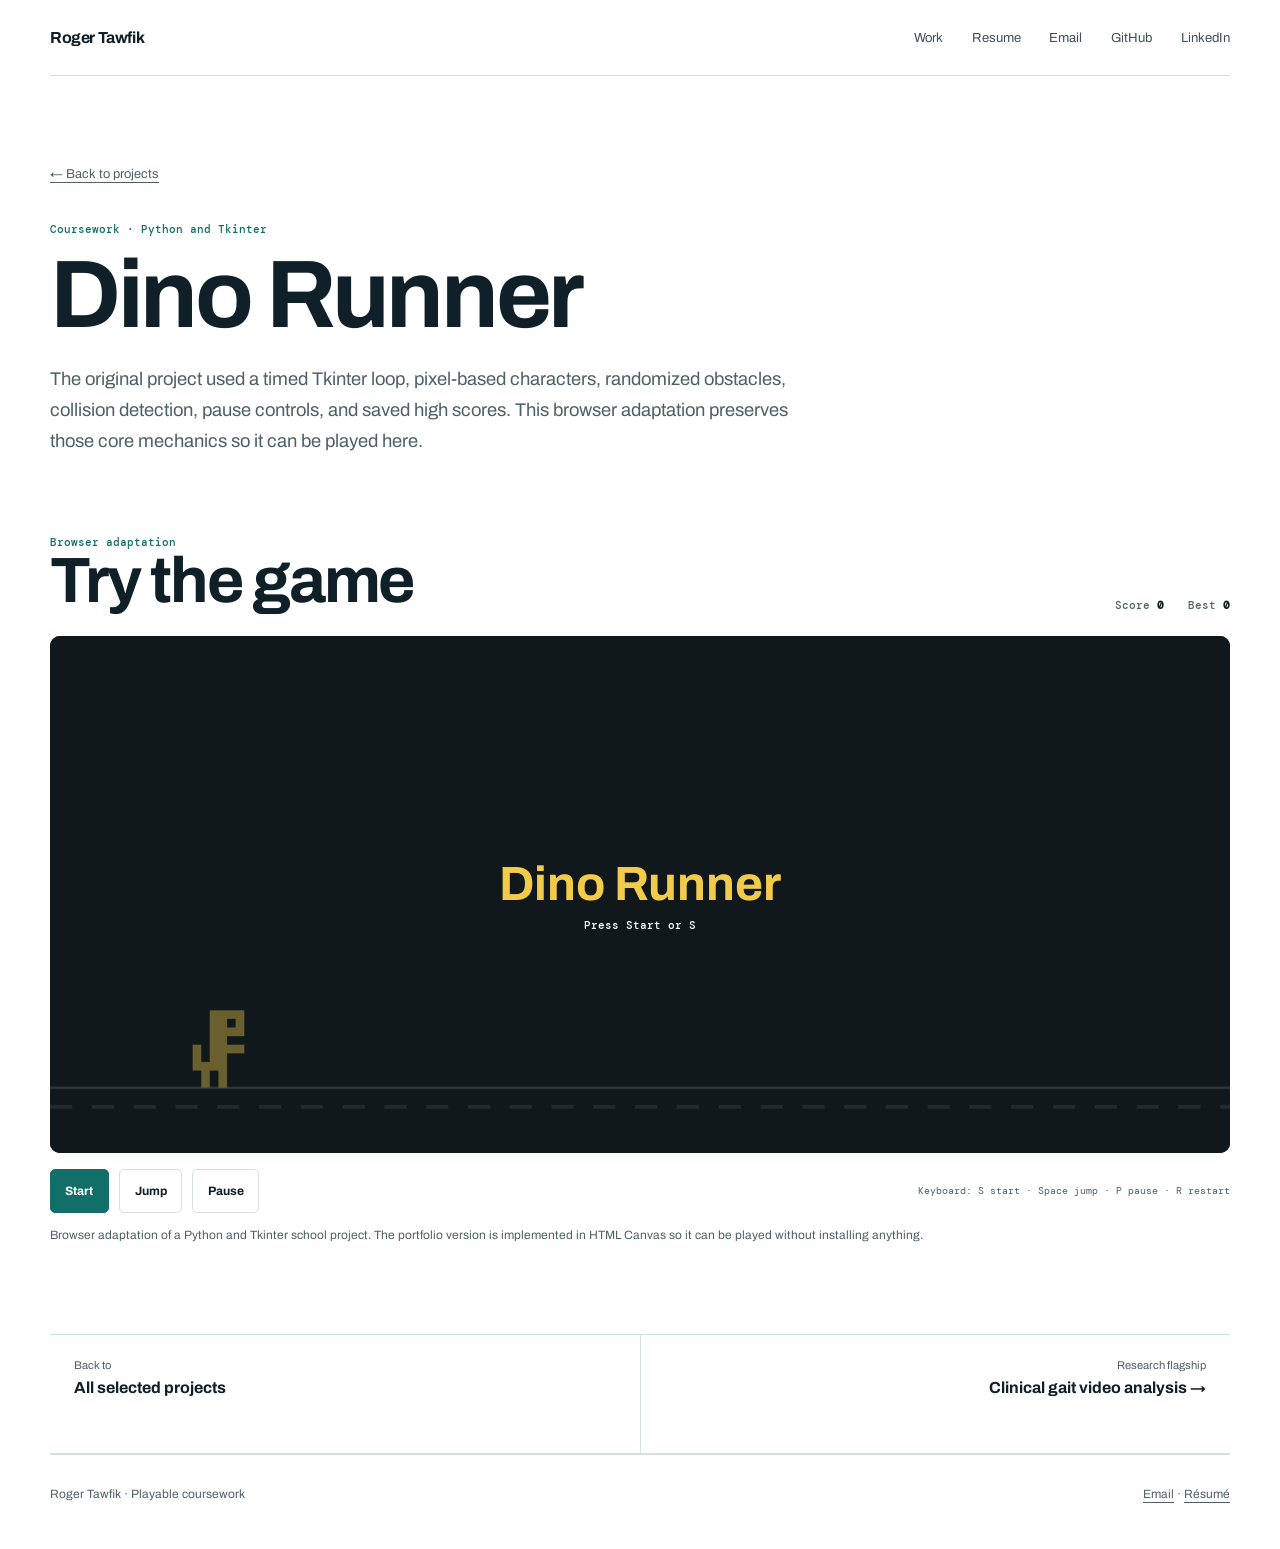
==== commit 58247f9a: "Redesign portfolio for recruiter review" ====
--- a/projects/dino-runner.html
+++ b/projects/dino-runner.html
@@ -7,35 +7,37 @@
     <title>Dino Runner | Roger Tawfik</title>
     <link rel="preconnect" href="https://fonts.googleapis.com" />
     <link rel="preconnect" href="https://fonts.gstatic.com" crossorigin />
-    <link href="https://fonts.googleapis.com/css2?family=DM+Mono:wght@400;500&family=Manrope:wght@400;500;600;700&display=swap" rel="stylesheet" />
+    <link href="https://fonts.googleapis.com/css2?family=Archivo:wght@400;500;600;700&family=DM+Mono:wght@400;500&display=swap" rel="stylesheet" />
     <link rel="stylesheet" href="../styles.css" />
   </head>
-  <body class="project-page portfolio-v2">
-    <header class="site-header"><a class="wordmark" href="../index.html">Roger Tawfik</a><nav aria-label="Primary navigation" class="top-nav"><a class="nav-work" href="../index.html#work">Projects</a><a class="nav-resume" href="../resume.pdf" download>Resume</a><a class="nav-email-text" href="mailto:tawfikroger@gmail.com">Email</a><a class="nav-external" href="https://github.com/rogertawfik">GitHub</a><a class="nav-external" href="https://linkedin.com/in/rogertawfik">LinkedIn</a></nav></header>
-    <main>
+  <body class="portfolio project-page game-page">
+    <a class="skip-link" href="#main">Skip to content</a>
+    <header class="site-header"><a class="wordmark" href="../index.html">Roger Tawfik</a><nav aria-label="Primary navigation"><a href="../index.html#work">Work</a><a href="../resume.pdf" download>Resume</a><a href="mailto:tawfikroger@gmail.com">Email</a><a class="nav-secondary" href="https://github.com/rogertawfik">GitHub</a><a class="nav-secondary" href="https://linkedin.com/in/rogertawfik">LinkedIn</a></nav></header>
+    <main id="main">
       <section class="case-header game-header">
         <a class="back" href="../index.html#work">← Back to projects</a>
-        <p class="label">Coursework · Python and Tkinter</p>
+        <p class="case-kicker">Coursework · Python and Tkinter</p>
         <h1>Dino Runner</h1>
         <p class="case-intro">The original project used a timed Tkinter loop, pixel-based characters, randomized obstacles, collision detection, pause controls, and saved high scores. This browser adaptation preserves those core mechanics so it can be played here.</p>
       </section>
 
       <section class="case-section game-section" aria-labelledby="play-title">
-        <div class="game-title-row"><div><p class="label">Browser adaptation</p><h2 id="play-title">Try the game</h2></div><div class="game-score"><span>Score <strong id="score">0</strong></span><span>Best <strong id="best">0</strong></span></div></div>
+        <div class="game-title-row"><div><p class="section-index">Browser adaptation</p><h2 id="play-title">Try the game</h2></div><div class="game-score"><span>Score <strong id="score">0</strong></span><span>Best <strong id="best">0</strong></span></div></div>
         <div class="game-shell" id="gameShell">
           <canvas id="game" width="960" height="420" aria-label="Dino Runner game"></canvas>
           <div class="game-message" id="gameMessage"><strong>Dino Runner</strong><span>Press Start or S</span></div>
         </div>
         <div class="game-controls">
-          <button id="startButton" type="button">Start</button>
+          <button class="primary" id="startButton" type="button">Start</button>
           <button id="jumpButton" type="button">Jump</button>
           <button id="pauseButton" type="button">Pause</button>
           <p>Keyboard: S start · Space jump · P pause · R restart</p>
         </div>
         <p class="adaptation-note">Browser adaptation of a Python and Tkinter school project. The portfolio version is implemented in HTML Canvas so it can be played without installing anything.</p>
       </section>
+      <nav class="project-nav" aria-label="Project navigation"><a href="../index.html#work"><span>Back to</span><strong>All selected projects</strong></a><a href="gait-analysis.html"><span>Research flagship</span><strong>Clinical gait video analysis →</strong></a></nav>
     </main>
-    <footer><span>Roger Tawfik</span><span>Playable coursework adaptation · 2026</span></footer>
+    <footer class="site-footer"><span>Roger Tawfik · Playable coursework</span><span><a href="mailto:tawfikroger@gmail.com">Email</a> · <a href="../resume.pdf" download>Résumé</a></span></footer>
     <script>
       const canvas = document.querySelector('#game');
       const ctx = canvas.getContext('2d');
--- a/styles.css
+++ b/styles.css
@@ -1,576 +1,347 @@
 :root {
-  --paper: #fcfcfb;
-  --ink: #182026;
-  --muted: #606970;
-  --line: #dfe3e5;
-  --soft: #f4f6f5;
-  --accent: #176e68;
-  --accent-soft: #e7f1ef;
+  --ink: #102028;
+  --muted: #4f6068;
+  --line: #d7e0df;
+  --paper: #ffffff;
+  --soft: #f2f6f5;
+  --teal: #126e68;
+  --teal-dark: #153234;
+  --mint: #dcece8;
+  --coral: #ff705f;
+  --coral-soft: #fff0ec;
+  --yellow: #f3cb4a;
+  --dark: #111a1e;
+  --space-xs: .5rem;
+  --space-sm: .75rem;
+  --space-md: 1rem;
+  --space-lg: 1.5rem;
+  --space-xl: 2rem;
+  --space-2xl: 3rem;
+  --space-3xl: 4.5rem;
+  --ease-out: cubic-bezier(.16, 1, .3, 1);
 }
 
 * { box-sizing: border-box; }
 html { scroll-behavior: smooth; }
-body { margin: 0; color: var(--ink); background: var(--paper); font-family: "Manrope", system-ui, sans-serif; -webkit-font-smoothing: antialiased; }
+body { margin: 0; color: var(--ink); background: var(--paper); font-family: "Archivo", system-ui, sans-serif; -webkit-font-smoothing: antialiased; }
+img, video, svg, canvas { max-width: 100%; }
+img { height: auto; }
 a { color: inherit; text-underline-offset: 4px; }
-.site-header, main, footer { width: min(1120px, calc(100% - 48px)); margin-inline: auto; }
-.site-header { min-height: 82px; display: flex; align-items: center; justify-content: space-between; border-bottom: 1px solid var(--line); }
-.wordmark { font-weight: 700; text-decoration: none; letter-spacing: -.025em; }
-nav { display: flex; gap: 28px; }
-nav a { color: var(--muted); font-size: .86rem; text-decoration: none; }
-nav a:hover { color: var(--ink); }
-.profile { display: grid; grid-template-columns: 1.3fr .7fr; gap: 70px; padding: 100px 0 90px; border-bottom: 1px solid var(--line); }
-.label { margin: 0 0 15px; color: var(--accent); font: 500 .68rem/1.5 "DM Mono", monospace; letter-spacing: .08em; text-transform: uppercase; }
-h1 { margin: 0; font-size: clamp(3.7rem, 8vw, 7.4rem); line-height: .94; letter-spacing: -.07em; font-weight: 600; }
-.profile-details { align-self: end; }
-.profile-details p { margin: 0; max-width: 380px; color: var(--muted); line-height: 1.7; }
-.profile-details .profile-note { margin-top: 16px; color: var(--ink); font-size: .78rem; }
-.profile-links { display: flex; gap: 22px; margin-top: 28px; font-size: .86rem; font-weight: 700; }
-.projects { padding: 90px 0 130px; }
-.projects-heading { display: grid; grid-template-columns: 1fr 1fr; gap: 50px; margin-bottom: 55px; }
-h2 { margin: 0; font-size: clamp(2.5rem, 5vw, 4.5rem); letter-spacing: -.055em; }
-.projects-heading p { margin: 8px 0 0; max-width: 480px; color: var(--muted); line-height: 1.7; }
-.project { display: grid; grid-template-columns: 70px 1fr; padding: 46px 0; border-top: 1px solid var(--line); }
-.project:last-child { border-bottom: 1px solid var(--line); }
-.project-number { padding-top: 5px; color: #8a9297; font: 400 .72rem "DM Mono", monospace; }
-.project-body { min-width: 0; }
-.project-title-row { display: flex; align-items: start; justify-content: space-between; gap: 30px; }
-h3 { margin: 0; font-size: clamp(1.8rem, 4vw, 3.3rem); line-height: 1.05; letter-spacing: -.045em; }
-.status { flex: none; padding: 7px 10px; border: 1px solid var(--line); border-radius: 4px; color: var(--muted); background: var(--soft); font: 500 .63rem "DM Mono", monospace; text-transform: uppercase; letter-spacing: .04em; }
-.status.available { color: var(--accent); border-color: #b8d3cf; background: var(--accent-soft); }
-.summary { max-width: 780px; margin: 24px 0 28px; color: var(--muted); font-size: 1.03rem; line-height: 1.7; }
-.details-grid { display: grid; grid-template-columns: 1fr 1fr; gap: 45px; max-width: 880px; margin-top: 30px; }
-.details-grid > div { border-top: 1px solid var(--line); padding-top: 15px; }
-.details-grid span { color: var(--ink); font: 500 .67rem "DM Mono", monospace; text-transform: uppercase; letter-spacing: .06em; }
-.details-grid p { margin: 9px 0 0; color: var(--muted); font-size: .86rem; line-height: 1.65; }
-.project-link { display: inline-block; margin-top: 30px; color: var(--accent); font-size: .85rem; font-weight: 700; }
-.secondary-link { margin-left: 22px; }
-.project-preview { display: grid; grid-template-columns: 1fr 1fr; gap: 14px; margin-top: 32px; }
-.project-preview.gym-preview { grid-template-columns: repeat(3, 1fr); }
-.project-preview figure { margin: 0; }
-.project-preview img { display: block; width: 100%; border: 1px solid var(--line); border-radius: 5px; }
-.project-preview figcaption { margin-top: 8px; color: var(--muted); font: 400 .64rem "DM Mono", monospace; }
-.compact-preview { max-width: 520px; margin: 24px 0; }
-.compact-preview img { display: block; width: 100%; border: 1px solid var(--line); border-radius: 5px; }
-.compact-preview figcaption { margin-top: 8px; color: var(--muted); font: 400 .64rem "DM Mono", monospace; }
-.walkthrough { margin-top: 30px; max-width: 820px; }
-.walkthrough summary { width: fit-content; color: var(--accent); font-size: .85rem; font-weight: 700; text-decoration: underline; text-underline-offset: 4px; cursor: pointer; }
-.walkthrough video { display: block; width: 100%; margin-top: 24px; border: 1px solid var(--line); border-radius: 8px; background: var(--soft); }
-.walkthrough > p { color: var(--muted); font-size: .78rem; }
-.compact h3 { font-size: clamp(1.5rem, 3vw, 2.35rem); }
-.compact .summary { margin-bottom: 15px; }
-.tools { color: var(--accent); font: 400 .68rem/1.6 "DM Mono", monospace; }
-footer { display: flex; justify-content: space-between; padding: 30px 0 45px; color: var(--muted); font-size: .75rem; }
-a:focus-visible, summary:focus-visible, video:focus-visible { outline: 3px solid #d7a640; outline-offset: 4px; }
-button:focus-visible, canvas:focus-visible { outline: 3px solid #d7a640; outline-offset: 4px; }
-
-@media (max-width: 760px) {
-  .site-header, main, footer { width: min(100% - 30px, 620px); }
-  nav { gap: 15px; }
-  nav a:first-child { display: none; }
-  .profile { grid-template-columns: 1fr; gap: 45px; padding: 75px 0; }
-  h1 { font-size: clamp(3.4rem, 18vw, 5.6rem); }
-  .projects { padding-top: 70px; }
-  .projects-heading { grid-template-columns: 1fr; gap: 15px; }
-  .project { grid-template-columns: 34px 1fr; padding: 38px 0; }
-  .project-title-row { flex-direction: column; gap: 18px; }
-  .details-grid { grid-template-columns: 1fr; gap: 24px; }
-  .project-preview { grid-template-columns: 1fr; }
-  .project-preview.gym-preview { grid-template-columns: 1fr; }
-  .secondary-link { display: block; margin-left: 0; }
+button, input { font: inherit; }
+h1, h2, h3, p { text-wrap: pretty; }
+h1, h2, h3 { margin: 0; text-wrap: balance; letter-spacing: -.035em; }
+h1 { font-size: clamp(4rem, 9vw, 6rem); line-height: .94; }
+h2 { font-size: clamp(2.35rem, 5vw, 4.6rem); line-height: .98; }
+h3 { font-size: clamp(1.8rem, 3.5vw, 3rem); line-height: 1.02; }
+p { line-height: 1.68; }
+
+.skip-link { position: fixed; z-index: 20; left: 1rem; top: 1rem; translate: 0 -200%; padding: .75rem 1rem; color: white; background: var(--ink); }
+.skip-link:focus { translate: 0; }
+:focus-visible { outline: 3px solid #b56f00; outline-offset: 4px; }
+.site-header, main, .site-footer { width: min(1180px, calc(100% - 48px)); margin-inline: auto; }
+.site-header { display: flex; min-height: 76px; align-items: center; justify-content: space-between; border-bottom: 1px solid var(--line); }
+.wordmark { font-weight: 700; letter-spacing: -.025em; text-decoration: none; }
+.site-header nav { display: flex; align-items: center; gap: clamp(1rem, 2.4vw, 1.8rem); }
+.site-header nav a { display: inline-flex; min-height: 44px; align-items: center; color: #40515a; font-size: .82rem; text-decoration: none; }
+.site-header nav a:hover { color: var(--ink); }
+.site-footer { display: flex; justify-content: space-between; gap: 1.5rem; padding: 2rem 0 3rem; border-top: 1px solid var(--line); color: var(--muted); font-size: .75rem; }
+.context-line, .section-index, .project-type, .case-kicker, .fact-label { margin: 0; color: var(--teal); font: 500 .67rem/1.5 "DM Mono", monospace; }
+.text-action, .stage-action { font-size: .84rem; font-weight: 700; text-decoration-thickness: 1px; }
+
+/* Home */
+.home-intro { display: grid; grid-template-columns: 1.12fr .88fr; gap: clamp(2rem, 7vw, 7rem); padding: clamp(4rem, 9vw, 7.5rem) 0 0; }
+.intro-heading h1 { margin-top: 1rem; }
+.intro-copy { align-self: end; padding-bottom: .65rem; }
+.intro-copy > p { max-width: 52ch; margin: 0; color: var(--muted); }
+.intro-copy .intro-lead { max-width: 25ch; margin-bottom: .8rem; color: var(--ink); font-size: clamp(1.35rem, 2.4vw, 2rem); font-weight: 600; line-height: 1.24; letter-spacing: -.025em; }
+.intro-actions, .stage-actions { display: flex; flex-wrap: wrap; gap: 1rem 1.5rem; margin-top: 1.5rem; }
+.evidence-rail { display: grid; grid-column: 1 / -1; grid-template-columns: repeat(3, 1fr); margin: clamp(3rem, 7vw, 5rem) 0 0; border-block: 1px solid var(--line); }
+.evidence-rail > div { padding: 1.35rem 1.5rem 1.35rem 0; }
+.evidence-rail > div + div { padding-left: 1.5rem; border-left: 1px solid var(--line); }
+.evidence-rail dt { display: flex; min-height: 2.1rem; align-items: center; gap: .65rem; color: var(--teal); font-size: .7rem; font-weight: 700; }
+.evidence-rail dt img { width: 38px; height: 30px; object-fit: contain; }
+.evidence-rail dd { margin: .55rem 0 0; font-size: .9rem; font-weight: 700; }
+.evidence-rail small { display: block; margin-top: .25rem; color: var(--muted); font-size: .7rem; line-height: 1.45; }
+
+.work { padding: clamp(5rem, 10vw, 8rem) 0; }
+.section-heading { display: grid; grid-template-columns: 1.1fr .9fr; gap: 3rem; align-items: end; margin-bottom: clamp(2rem, 5vw, 4rem); }
+.section-heading h2 { max-width: 780px; margin-top: .75rem; }
+.section-heading > p { max-width: 48ch; margin: 0 0 .4rem; color: var(--muted); }
+.project-stage { display: grid; min-height: 610px; overflow: hidden; border-radius: 12px; }
+.project-stage + .project-stage { margin-top: clamp(2rem, 5vw, 4rem); }
+.stage-copy { display: flex; flex-direction: column; justify-content: center; padding: clamp(2rem, 5vw, 4rem); }
+.stage-copy h3 { max-width: 11ch; margin-top: .85rem; }
+.project-summary { max-width: 52ch; margin: 1.25rem 0 0; color: var(--muted); }
+.project-proof { display: grid; gap: .85rem; margin: 2rem 0; }
+.project-proof > div { display: grid; grid-template-columns: 6rem 1fr; gap: 1rem; padding-top: .8rem; border-top: 1px solid currentColor; border-color: rgb(16 32 40 / 14%); }
+.project-proof dt { color: var(--muted); font-size: .72rem; }
+.project-proof dd { margin: 0; font-size: .78rem; font-weight: 600; line-height: 1.55; }
+.stage-action { width: fit-content; }
+.stage-action.secondary { color: var(--muted); }
+.stage-media { position: relative; min-width: 0; }
+.stage-gait { grid-template-columns: .8fr 1.2fr; color: #eaf5f3; background: var(--teal-dark); }
+.stage-gait .project-type { color: #91ccc6; }
+.stage-gait .project-summary, .stage-gait .project-proof dt { color: #bfd4d1; }
+.stage-gait .project-proof > div { border-color: rgb(255 255 255 / 20%); }
+.gait-media { display: grid; min-height: 610px; place-items: center; padding: clamp(1.5rem, 4vw, 3rem); background: #e8f1ef; }
+.gait-media video { display: block; width: 100%; border-radius: 8px; }
+.media-toggle { position: absolute; right: 1rem; bottom: 1rem; min-height: 44px; padding: .65rem .9rem; border: 0; border-radius: 999px; color: white; background: rgb(16 32 40 / 88%); cursor: pointer; }
+.media-toggle:hover { background: var(--ink); }
+
+.stage-nutrition { grid-template-columns: 1.05fr .95fr; background: var(--coral-soft); }
+.nutrition-visual { position: relative; display: grid; grid-template-columns: 1fr .8fr; gap: 1.25rem; align-items: center; padding: clamp(2rem, 5vw, 4rem); background: var(--coral); }
+.phone-shell { width: min(100%, 300px); justify-self: center; overflow: hidden; border: 10px solid #1c2428; border-radius: 34px; background: white; box-shadow: 0 8px 0 rgb(16 32 40 / 15%); }
+.phone-shell img { display: block; width: 100%; }
+.nutrition-note { color: #301815; }
+.nutrition-note span, .nutrition-note strong, .nutrition-note small { display: block; }
+.nutrition-note span { font: 500 .66rem "DM Mono", monospace; }
+.nutrition-note strong { margin-top: 1.2rem; font-size: clamp(1.4rem, 3vw, 2.6rem); line-height: 1.03; letter-spacing: -.035em; }
+.nutrition-note small { margin-top: .8rem; line-height: 1.5; }
+
+.supporting-work { display: grid; grid-template-columns: 1.18fr .82fr; gap: clamp(1.5rem, 3vw, 2.5rem); margin-top: clamp(2rem, 5vw, 4rem); }
+.support-project { overflow: hidden; border-radius: 12px; }
+.support-visual { position: relative; }
+.support-copy { padding: clamp(1.6rem, 3.5vw, 2.7rem); }
+.support-copy h3 { margin-top: .7rem; font-size: clamp(2rem, 3.3vw, 3rem); }
+.support-copy p:not(.project-type) { max-width: 50ch; margin: 1rem 0 1.5rem; color: var(--muted); }
+.gym-project { background: #eef3f2; }
+.gym-frames { min-height: 330px; background: var(--dark); }
+.gym-frames img { display: block; width: 100%; height: 100%; min-height: 330px; object-fit: cover; }
+.hud-label { position: absolute; left: 1rem; top: 1rem; padding: .6rem .75rem; color: #75eadb; background: rgb(0 0 0 / 72%); font: 500 .64rem "DM Mono", monospace; }
+.trading-project { display: flex; flex-direction: column; color: white; background: var(--dark); }
+.trading-project .support-copy { flex: 1; }
+.trading-project .project-type { color: #8fd3cd; }
+.trading-project .support-copy p:not(.project-type) { color: #b9c8cc; }
+.stage-action.light { color: white; }
+.trading-chart { margin: 0 1.25rem 1.25rem; overflow: hidden; border-radius: 7px; }
+.trading-chart img { display: block; width: 100%; aspect-ratio: 1.5; object-fit: cover; }
+.trading-chart span { position: absolute; left: .65rem; bottom: .65rem; padding: .5rem .65rem; color: #d7e7e4; background: rgb(0 0 0 / 78%); font: 500 .61rem "DM Mono", monospace; }
+
+.coursework { padding: 0 0 clamp(5rem, 10vw, 8rem); }
+.coursework-heading { margin-bottom: 2rem; }
+.coursework-heading h2 { max-width: 760px; margin-top: .75rem; }
+.coursework-grid { display: grid; grid-template-columns: 1.08fr .92fr; gap: 1.5rem; }
+.mesh-course, .dino-course { min-height: 430px; border-radius: 12px; }
+.mesh-course { display: grid; grid-template-columns: .85fr 1.15fr; align-items: center; overflow: hidden; background: var(--mint); }
+.mesh-copy { padding: 2rem; }
+.mesh-copy h3, .dino-course h3 { margin-top: .7rem; font-size: clamp(1.8rem, 3vw, 2.7rem); }
+.mesh-copy p { color: #2e504d; }
+.mesh-copy small { display: block; color: #476763; font-size: .68rem; line-height: 1.5; }
+.mesh-graph { width: 100%; padding: 1rem; }
+.mesh-edges path { fill: none; stroke: #789a96; stroke-width: 2; }
+.mesh-edges .active-path { stroke: var(--teal); stroke-width: 5; stroke-linecap: round; }
+.mesh-nodes circle { fill: white; stroke: var(--teal); stroke-width: 3; }
+.mesh-nodes text { fill: var(--ink); text-anchor: middle; dominant-baseline: middle; font: 500 10px "DM Mono", monospace; }
+.mesh-weights text { fill: #365c58; font: 500 9px "DM Mono", monospace; }
+.dino-course { display: grid; grid-template-rows: auto 1fr; overflow: hidden; color: white; background: var(--dark); text-decoration: none; }
+.dino-course > div { padding: 2rem; }
+.dino-course .project-type { color: var(--yellow); }
+.dino-course p:not(.project-type) { color: #bdc9cc; }
+.dino-course img { display: block; width: 100%; height: 100%; min-height: 210px; object-fit: cover; }
+
+/* Case studies */
+.project-page main { display: block; }
+.case-header { padding: clamp(3rem, 7vw, 5.5rem) 0 0; }
+.back { display: inline-block; margin-bottom: 2.5rem; color: var(--muted); font-size: .8rem; }
+.case-header h1 { max-width: 1000px; margin-top: .8rem; }
+.case-intro { max-width: 70ch; margin: 1.5rem 0 0; color: var(--muted); font-size: clamp(1rem, 1.6vw, 1.15rem); }
+.case-actions { display: flex; flex-wrap: wrap; gap: 1rem 1.5rem; margin-top: 1.5rem; }
+.case-facts { display: grid; grid-template-columns: .8fr 1fr 1.4fr .9fr; margin-top: clamp(2.5rem, 5vw, 4rem); border-block: 1px solid var(--line); }
+.case-facts > div { padding: 1.1rem 1.2rem 1.1rem 0; }
+.case-facts > div + div { padding-left: 1.2rem; border-left: 1px solid var(--line); }
+.case-facts dt { color: var(--teal); font: 500 .62rem "DM Mono", monospace; }
+.case-facts dd { margin: .5rem 0 0; font-size: .77rem; font-weight: 600; line-height: 1.5; }
+.case-section { padding: clamp(3.2rem, 6vw, 5rem) 0; border-bottom: 1px solid var(--line); }
+.case-section-heading { display: grid; grid-template-columns: 1.1fr .9fr; gap: 3rem; align-items: end; margin-bottom: 2rem; }
+.case-section-heading h2 { max-width: 760px; margin-top: .65rem; }
+.case-section-heading > p { max-width: 46ch; margin: 0 0 .35rem; color: var(--muted); }
+.ownership-map { display: grid; grid-template-columns: repeat(4, 1fr); border-block: 1px solid var(--line); }
+.ownership-map article { padding: 1.5rem; }
+.ownership-map article + article { border-left: 1px solid var(--line); }
+.ownership-map span { color: var(--teal); font-size: .68rem; font-weight: 700; }
+.ownership-map h3 { margin-top: 2.4rem; font-size: clamp(1.2rem, 2vw, 1.6rem); }
+.ownership-map p { margin: .8rem 0 0; color: var(--muted); font-size: .8rem; }
+.project-nav { display: grid; grid-template-columns: 1fr 1fr; gap: 1px; margin: 0; background: var(--line); border-bottom: 1px solid var(--line); }
+.project-nav a { min-height: 118px; padding: 1.5rem; background: white; text-decoration: none; }
+.project-nav a:last-child { text-align: right; }
+.project-nav span, .project-nav strong { display: block; }
+.project-nav span { color: var(--muted); font-size: .7rem; }
+.project-nav strong { margin-top: .55rem; }
+.privacy-note, .concept-note { display: grid; grid-template-columns: 170px 1fr; gap: 1.5rem; padding: 1.4rem; background: var(--soft); }
+.privacy-note strong, .concept-note strong { color: var(--teal); font-size: .75rem; }
+.privacy-note p, .concept-note p { max-width: 70ch; margin: 0; color: var(--muted); font-size: .8rem; }
+
+/* Gait */
+.gait-workbench { display: grid; grid-template-columns: 1.35fr .65fr; gap: 1.25rem; }
+.qc-stage { position: relative; min-height: 470px; overflow: hidden; border-radius: 10px; background: linear-gradient(#dce7e7 0 66%, #aebbb8 66%); }
+.walk-zone { position: absolute; inset: 8% 21% 7%; border: 2px dashed rgb(18 110 104 / 45%); }
+.synthetic-tag { position: absolute; z-index: 3; left: 1rem; top: 1rem; padding: .55rem .65rem; color: white; background: rgb(16 32 40 / 82%); font: 500 .6rem "DM Mono", monospace; }
+.synthetic-person { position: absolute; left: 50%; top: 18%; width: 150px; height: 330px; translate: -50% 0; transition: left .25s var(--ease-out); }
+.synthetic-person i { position: absolute; display: block; background: var(--teal); box-shadow: 0 0 0 3px rgb(255 255 255 / 68%); }
+.synthetic-person .head { left: 55px; width: 42px; height: 42px; border-radius: 50%; }
+.synthetic-person .torso { left: 70px; top: 48px; width: 13px; height: 118px; rotate: -5deg; }
+.synthetic-person .arm, .synthetic-person .leg { left: 72px; width: 11px; border-radius: 9px; transform-origin: top; }
+.synthetic-person .arm { top: 62px; height: 104px; }
+.synthetic-person .arm.left { rotate: 43deg; }
+.synthetic-person .arm.right { rotate: -48deg; }
+.synthetic-person .leg { top: 160px; height: 140px; }
+.synthetic-person .leg.left { rotate: 18deg; }
+.synthetic-person .leg.right { rotate: -25deg; }
+.occluder { display: none; position: absolute; z-index: 2; right: 27%; bottom: 0; width: 150px; height: 190px; background: #665d55; }
+.qc-stage[data-condition="offcenter"] .synthetic-person { left: 78%; }
+.qc-stage[data-condition="dark"]::after { position: absolute; z-index: 2; inset: 0; content: ""; background: rgb(6 12 14 / 70%); }
+.qc-stage[data-condition="occluded"] .occluder { display: block; }
+.qc-panel { padding: 1.5rem; border: 1px solid var(--line); border-radius: 10px; }
+.qc-panel h3 { font-size: 1.4rem; }
+.qc-results { margin-top: 1.5rem; }
+.qc-results div { display: flex; justify-content: space-between; gap: 1rem; padding: .8rem 0; border-top: 1px solid var(--line); font-size: .78rem; }
+.qc-results strong { color: var(--teal); font: 500 .63rem "DM Mono", monospace; }
+.qc-results strong.fail { color: #a73c32; }
+.qc-decision { padding: .8rem; background: var(--soft); font-size: .78rem; font-weight: 700; }
+.qc-options { display: flex; flex-wrap: wrap; gap: .5rem; margin-top: 1rem; }
+.qc-options button, .exercise-options button, .game-controls button { min-height: 44px; padding: .65rem .9rem; border: 1px solid var(--line); border-radius: 5px; color: var(--ink); background: white; font-size: .76rem; font-weight: 700; cursor: pointer; }
+.qc-options button[aria-pressed="true"], .exercise-options button[aria-pressed="true"], .game-controls button.primary { color: white; border-color: var(--teal); background: var(--teal); }
+
+/* Nutrition */
+.nutrition-page { --case-accent: var(--coral); }
+.nutrition-page .case-kicker, .nutrition-page .case-facts dt { color: #c34335; }
+.nutrition-screens { display: grid; grid-template-columns: repeat(4, 1fr); gap: 1.25rem; padding: clamp(1.5rem, 4vw, 3rem); border-radius: 12px; background: var(--coral-soft); }
+.nutrition-screens figure { margin: 0; }
+.nutrition-screens img { display: block; width: 100%; aspect-ratio: 9 / 16; object-fit: cover; border-radius: 13px; box-shadow: 0 5px 0 rgb(86 38 31 / 10%); }
+.nutrition-screens figcaption { margin-top: .7rem; color: #664740; font-size: .68rem; line-height: 1.45; }
+.product-flow { display: flex; align-items: stretch; overflow: hidden; border: 1px solid var(--line); border-radius: 10px; }
+.product-flow > div { flex: 1; min-height: 150px; padding: 1.25rem; }
+.product-flow > div + div { border-left: 1px solid var(--line); }
+.product-flow b, .product-flow span, .product-flow small { display: block; }
+.product-flow b { color: #c34335; font: 500 .65rem "DM Mono", monospace; }
+.product-flow span { margin-top: 1.8rem; font-weight: 700; }
+.product-flow small { margin-top: .4rem; color: var(--muted); line-height: 1.45; }
+
+/* Gym */
+.gym-demo { display: grid; grid-template-columns: 1.3fr .7fr; gap: 1.25rem; }
+.real-exercise-stage { overflow: hidden; min-height: 450px; border-radius: 10px; background: var(--dark); }
+.real-exercise-stage img { display: block; width: 100%; height: 450px; object-fit: cover; }
+.exercise-options { display: flex; flex-wrap: wrap; gap: .5rem; margin-top: .75rem; }
+.exercise-proof { padding: 1.5rem; border: 1px solid var(--line); border-radius: 10px; }
+.exercise-proof h3 { margin-top: .6rem; font-size: 1.7rem; }
+.exercise-proof > div { padding: 1rem 0; border-top: 1px solid var(--line); }
+.exercise-proof > div:first-of-type { margin-top: 1rem; }
+.exercise-proof b, .exercise-proof span { display: block; }
+.exercise-proof b { font-size: .82rem; }
+.exercise-proof span { margin-top: .3rem; color: var(--muted); font-size: .76rem; line-height: 1.5; }
+.hardware-loop { display: grid; grid-template-columns: repeat(4, 1fr); gap: 1px; overflow: hidden; border-radius: 10px; background: #405055; }
+.hardware-loop div { min-height: 180px; padding: 1.3rem; color: white; background: var(--dark); }
+.hardware-loop span { display: block; color: #76d7ce; font: 500 .62rem "DM Mono", monospace; }
+.hardware-loop strong { display: block; margin-top: 3rem; font-size: 1rem; }
+.concept-board { display: grid; grid-template-columns: .7fr 1.3fr; gap: 1.5rem; padding: 1.5rem; border: 1px dashed #90aaa6; border-radius: 10px; background: #f4f8f7; }
+.concept-board h3 { font-size: 1.6rem; }
+.concept-board p { color: var(--muted); }
+.concept-frames { display: grid; grid-template-columns: repeat(3, 1fr); gap: .65rem; }
+.concept-frames div { position: relative; display: grid; min-height: 180px; place-content: center; padding: 1rem; border: 1px solid var(--line); background: white; text-align: center; }
+.concept-frames span { position: absolute; left: .6rem; top: .6rem; color: var(--teal); font: 500 .6rem "DM Mono", monospace; }
+.concept-frames strong { font-size: .82rem; }
+
+/* Trading */
+.trading-proof { display: grid; grid-template-columns: repeat(3, 1fr); overflow: hidden; border-radius: 10px; background: var(--dark); }
+.trading-proof div { min-height: 170px; padding: 1.5rem; color: white; }
+.trading-proof div + div { border-left: 1px solid #3a474c; }
+.trading-proof strong, .trading-proof span { display: block; }
+.trading-proof strong { font-size: clamp(2rem, 4vw, 3.5rem); letter-spacing: -.035em; }
+.trading-proof span { margin-top: 2.5rem; color: #9fb1b5; font: 500 .63rem "DM Mono", monospace; }
+.pipeline { display: grid; grid-template-columns: repeat(5, 1fr); overflow: hidden; border: 1px solid var(--line); border-radius: 10px; }
+.pipeline div { min-height: 150px; padding: 1.2rem; }
+.pipeline div + div { border-left: 1px solid var(--line); }
+.pipeline span { display: block; color: var(--teal); font: 500 .62rem "DM Mono", monospace; }
+.pipeline strong { display: block; margin-top: 2.5rem; font-size: .82rem; }
+.artifact-grid { display: grid; grid-template-columns: 1fr 1fr; gap: 1.25rem; }
+.artifact-grid figure { margin: 0; }
+.artifact-grid img { display: block; width: 100%; border-radius: 8px; background: var(--dark); }
+.artifact-grid figcaption { margin-top: .75rem; color: var(--muted); font-size: .76rem; line-height: 1.55; }
+.artifact-notes { display: grid; grid-template-columns: 1fr 1fr; gap: 3rem; margin-top: 2rem; }
+.artifact-notes h3 { font-size: 1rem; letter-spacing: -.015em; }
+.artifact-notes p { color: var(--muted); }
+
+/* Game */
+.game-title-row { display: flex; align-items: end; justify-content: space-between; gap: 2rem; margin-bottom: 1.5rem; }
+.game-score { display: flex; gap: 1.5rem; color: var(--muted); font: 500 .66rem "DM Mono", monospace; }
+.game-score strong { color: var(--ink); }
+.game-shell { position: relative; overflow: hidden; border-radius: 10px; background: var(--dark); }
+.game-shell canvas { display: block; width: 100%; height: auto; cursor: pointer; }
+.game-message { position: absolute; inset: 0; display: grid; place-content: center; gap: .5rem; text-align: center; color: white; background: rgb(17 26 30 / 60%); }
+.game-message[hidden] { display: none; }
+.game-message strong { color: var(--yellow); font-size: clamp(1.8rem, 4vw, 3rem); }
+.game-message span { font: 500 .68rem "DM Mono", monospace; }
+.game-controls { display: flex; flex-wrap: wrap; align-items: center; gap: .65rem; margin-top: 1rem; }
+.game-controls p { margin-left: auto; color: var(--muted); font: 400 .64rem "DM Mono", monospace; }
+.adaptation-note { color: var(--muted); font-size: .75rem; }
+
+@media (max-width: 900px) {
+  .project-stage, .stage-gait, .stage-nutrition { grid-template-columns: 1fr; }
+  .stage-gait .stage-copy { order: 2; }
+  .gait-media { min-height: auto; }
+  .supporting-work, .coursework-grid { grid-template-columns: 1fr; }
+  .mesh-course { grid-template-columns: 1fr 1fr; }
+  .case-facts { grid-template-columns: 1fr 1fr; }
+  .case-facts > div:nth-child(3) { padding-left: 0; border-top: 1px solid var(--line); border-left: 0; }
+  .case-facts > div:nth-child(4) { border-top: 1px solid var(--line); }
+  .ownership-map { grid-template-columns: 1fr 1fr; }
+  .ownership-map article:nth-child(3) { border-top: 1px solid var(--line); border-left: 0; }
+  .ownership-map article:nth-child(4) { border-top: 1px solid var(--line); }
+  .nutrition-screens { grid-template-columns: 1fr 1fr; }
+  .gait-workbench, .gym-demo { grid-template-columns: 1fr; }
+  .hardware-loop { grid-template-columns: 1fr 1fr; }
+  .hardware-loop div:nth-child(3) { border-top: 1px solid #3a474c; }
+  .hardware-loop div:nth-child(4) { border-top: 1px solid #3a474c; }
 }
-.private-check-grid { display: grid; grid-template-columns: repeat(4, 1fr); gap: 10px; }
-.private-check-grid article { min-height: 220px; padding: 22px; border: 1px solid var(--line); border-radius: 5px; }
-.private-check-grid article > span { color: var(--accent); font: 500 .62rem "DM Mono", monospace; }
-.private-check-grid h3 { margin-top: 42px; font-size: 1.25rem; }
-.private-check-grid p { color: var(--muted); font-size: .78rem; line-height: 1.6; }
-.privacy-line { margin: 18px 0 0; padding: 15px; color: var(--muted); background: var(--soft); font: 500 .65rem "DM Mono", monospace; }
-@media (max-width: 820px) { .private-check-grid { grid-template-columns: 1fr 1fr; } }
-@media (max-width: 520px) { .private-check-grid { grid-template-columns: 1fr; } }
-
-.case-header { padding: 72px 0 58px; border-bottom: 1px solid var(--line); }
-.case-header .back { display: inline-block; margin-bottom: 48px; color: var(--muted); font-size: .82rem; }
-.case-header h1 { max-width: 920px; font-size: clamp(3.2rem, 7vw, 6.5rem); }
-.case-header .case-intro { max-width: 720px; margin: 28px 0 0; color: var(--muted); font-size: 1.05rem; line-height: 1.7; }
-.case-section { padding: 72px 0; border-bottom: 1px solid var(--line); }
-.case-section h2 { margin-bottom: 32px; font-size: clamp(2rem, 4vw, 3.5rem); }
-.pipeline { display: grid; grid-template-columns: repeat(5, 1fr); gap: 1px; overflow: hidden; border: 1px solid var(--line); border-radius: 6px; background: var(--line); }
-.pipeline div { min-height: 150px; padding: 22px; background: var(--paper); }
-.pipeline span { display: block; margin-bottom: 30px; color: var(--accent); font: 500 .65rem "DM Mono", monospace; }
-.pipeline strong { font-size: .9rem; }
-.artifact-grid { display: grid; grid-template-columns: 1fr 1fr; gap: 20px; }
-.artifact { margin: 0; }
-.artifact img { width: 100%; border-radius: 6px; border: 1px solid var(--line); }
-.artifact figcaption { margin-top: 12px; color: var(--muted); font-size: .8rem; line-height: 1.6; }
-.artifact-notes { display: grid; grid-template-columns: 1fr 1fr; gap: 50px; margin-top: 36px; }
-.artifact-notes h3 { font-size: 1rem; letter-spacing: -.02em; }
-.artifact-notes p { color: var(--muted); line-height: 1.7; }
-.proof-band { display: grid; grid-template-columns: repeat(3, 1fr); gap: 1px; padding: 0; background: var(--line); }
-.proof-band div { display: flex; min-height: 150px; flex-direction: column; justify-content: space-between; padding: 28px; background: var(--paper); }
-.proof-band strong { font-size: clamp(2rem, 4vw, 3.6rem); letter-spacing: -.055em; }
-.proof-band span { color: var(--muted); font: 500 .66rem "DM Mono", monospace; text-transform: uppercase; letter-spacing: .06em; }
-.prototype-strip { display: grid; grid-template-columns: repeat(3, 1fr); gap: 12px; }
-.prototype-strip figure { margin: 0; }
-.prototype-strip img { width: 100%; aspect-ratio: 16/9; object-fit: cover; border: 1px solid var(--line); border-radius: 6px; }
-.prototype-strip figcaption { margin-top: 9px; color: var(--muted); font: 400 .64rem "DM Mono", monospace; }
-.timeline { display: grid; max-width: 900px; }
-.timeline-row { display: grid; grid-template-columns: 150px 1fr; gap: 30px; padding: 26px 0; border-top: 1px solid var(--line); }
-.timeline-row time { color: var(--accent); font: 500 .67rem "DM Mono", monospace; }
-.timeline-row h3 { margin: 0 0 9px; font-size: 1.1rem; }
-.timeline-row p { margin: 0; color: var(--muted); line-height: 1.7; }
-.game-header h1 { color: #182026; }
-.game-title-row { display: flex; align-items: end; justify-content: space-between; gap: 30px; margin-bottom: 30px; }
-.game-title-row h2 { margin-bottom: 0; }
-.game-score { display: flex; gap: 24px; color: var(--muted); font: 500 .68rem "DM Mono", monospace; text-transform: uppercase; }
-.game-score strong { color: var(--ink); font-size: 1rem; }
-.game-shell { position: relative; overflow: hidden; border: 1px solid #2d393d; border-radius: 7px; background: #101719; }
-.game-shell canvas { display: block; width: 100%; height: auto; cursor: pointer; }
-.game-message { position: absolute; inset: 0; display: grid; place-content: center; gap: 8px; text-align: center; color: white; background: rgb(16 23 25 / 58%); backdrop-filter: blur(2px); }
-.game-message[hidden] { display: none; }
-.game-message strong { color: #f2cb49; font-size: clamp(1.8rem, 5vw, 3.4rem); letter-spacing: -.05em; }
-.game-message span { font: 500 .72rem "DM Mono", monospace; text-transform: uppercase; letter-spacing: .05em; }
-.game-controls { display: flex; align-items: center; gap: 10px; margin-top: 16px; }
-.game-controls button, .qc-options button { border: 1px solid var(--line); border-radius: 4px; padding: 10px 17px; color: var(--ink); background: var(--paper); font: 600 .75rem "Manrope", sans-serif; cursor: pointer; }
-.game-controls button:first-child, .qc-options button.active { border-color: var(--accent); color: white; background: var(--accent); }
-.game-controls p { margin-left: auto; color: var(--muted); font: 400 .65rem "DM Mono", monospace; }
-.adaptation-note { margin: 24px 0 0; color: var(--muted); font-size: .78rem; line-height: 1.65; }
-.qc-layout { display: grid; grid-template-columns: minmax(0, 1.5fr) minmax(270px, .5fr); gap: 24px; }
-.qc-stage { position: relative; min-height: 470px; overflow: hidden; border: 1px solid var(--line); border-radius: 7px; background: linear-gradient(#dce5e6 0 64%, #b7c0bd 64%); transition: filter .2s; }
-.walk-zone { position: absolute; left: 18%; right: 18%; top: 8%; bottom: 5%; border: 2px dashed rgb(23 110 104 / 50%); }
-.synthetic-tag { position: absolute; left: 16px; top: 14px; padding: 6px 8px; color: white; background: rgb(24 32 38 / 80%); font: 500 .6rem "DM Mono", monospace; text-transform: uppercase; }
-.synthetic-person { position: absolute; left: 50%; top: 18%; width: 150px; height: 330px; transform: translateX(-50%); transition: left .25s; }
-.synthetic-person i { position: absolute; display: block; background: #176e68; box-shadow: 0 0 0 3px rgb(255 255 255 / 65%); }
-.synthetic-person .head { left: 56px; width: 42px; height: 42px; border-radius: 50%; }
-.synthetic-person .torso { left: 70px; top: 48px; width: 14px; height: 120px; transform: rotate(-5deg); }
-.synthetic-person .arm, .synthetic-person .leg { width: 12px; height: 105px; border-radius: 9px; transform-origin: top; }
-.synthetic-person .arm { top: 62px; left: 72px; }.synthetic-person .arm.left { transform: rotate(43deg); }.synthetic-person .arm.right { transform: rotate(-48deg); }
-.synthetic-person .leg { top: 160px; left: 73px; height: 142px; }.synthetic-person .leg.left { transform: rotate(18deg); }.synthetic-person .leg.right { transform: rotate(-25deg); }
-.occluder { display: none; position: absolute; right: 31%; bottom: 0; width: 145px; height: 190px; background: #6d6257; opacity: .92; }
-.qc-stage[data-condition="offcenter"] .synthetic-person { left: 79%; }
-.qc-stage[data-condition="dark"] { filter: brightness(.3); }
-.qc-stage[data-condition="occluded"] .occluder { display: block; }
-.qc-options { display: flex; flex-wrap: wrap; gap: 8px; margin-top: 14px; }
-.check-panel { align-self: stretch; padding: 26px; border: 1px solid var(--line); border-radius: 7px; }
-.check-panel > div { display: flex; justify-content: space-between; gap: 20px; padding: 15px 0; border-top: 1px solid var(--line); color: var(--muted); font-size: .82rem; }
-.check-panel > div strong { color: var(--accent); font: 500 .67rem "DM Mono", monospace; text-transform: uppercase; }
-.check-panel > div strong.fail { color: #ad4438; }
-.qc-decision { margin: 18px 0 0; padding: 14px; color: var(--ink); background: var(--soft); font-size: .8rem; font-weight: 700; }
-.exercise-demo{display:grid;grid-template-columns:minmax(0,1.4fr) minmax(260px,.6fr);gap:24px}.exercise-stage{position:relative;min-height:470px;overflow:hidden;border:1px solid #303b3f;border-radius:7px;background:linear-gradient(150deg,#182326,#101719)}.exercise-stage::after{content:"";position:absolute;left:0;right:0;bottom:54px;height:1px;background:#435055}.exercise-hud{position:absolute;z-index:2;left:18px;right:18px;top:17px;display:flex;gap:22px;padding:10px 13px;color:white;background:rgb(0 0 0 / 52%);font:500 .72rem "DM Mono",monospace}.exercise-hud span{margin-right:auto;color:#56d4c8}.exercise-hud b{font-weight:400}.exercise-hud i{color:#f2cb49;font-style:normal}.exercise-feedback{position:absolute;z-index:2;left:18px;top:67px;padding:9px 12px;color:#101719;background:#f2cb49;font:500 .65rem "DM Mono",monospace}.motion-person{position:absolute;left:49%;top:58%;width:210px;height:270px;transform:translate(-50%,-50%)}.motion-person i{position:absolute;display:block;width:13px;border-radius:10px;background:#56d4c8;box-shadow:0 0 0 3px rgb(255 255 255 / 75%);transform-origin:top;transition:transform .35s,top .35s,left .35s}.motion-head{left:90px;top:0;width:48px!important;height:48px;border-radius:50%!important}.motion-body{left:108px;top:53px;height:108px}.motion-upper-arm{left:108px;top:66px;height:85px;transform:rotate(48deg)}.motion-lower-arm{left:163px;top:122px;height:82px;transform:rotate(82deg)}.motion-thigh{left:108px;top:151px;height:100px;transform:rotate(48deg)}.motion-shin{left:180px;top:216px;height:94px;transform:rotate(92deg)}
-.exercise-stage[data-exercise="curl"] .motion-upper-arm{transform:rotate(18deg)}.exercise-stage[data-exercise="curl"] .motion-lower-arm{left:133px;top:145px;transform:rotate(158deg)}.exercise-stage[data-exercise="curl"] .motion-thigh{transform:rotate(4deg)}.exercise-stage[data-exercise="curl"] .motion-shin{left:115px;top:243px;transform:rotate(2deg)}
-.exercise-stage[data-exercise="pushup"] .motion-person{left:48%;top:61%;transform:translate(-50%,-50%) rotate(88deg)}.exercise-stage[data-exercise="pushup"] .motion-upper-arm{transform:rotate(65deg)}.exercise-stage[data-exercise="pushup"] .motion-lower-arm{left:178px;top:98px;transform:rotate(110deg)}.exercise-stage[data-exercise="pushup"] .motion-thigh{transform:rotate(-7deg)}.exercise-stage[data-exercise="pushup"] .motion-shin{left:96px;top:247px;transform:rotate(5deg)}
-.exercise-options{display:flex;gap:8px;margin-top:12px}.exercise-options button{padding:10px 15px;border:1px solid var(--line);border-radius:4px;color:var(--ink);background:var(--paper);font-weight:700;cursor:pointer}.exercise-options button.active{color:white;border-color:var(--accent);background:var(--accent)}.exercise-proof{padding:26px;border:1px solid var(--line);border-radius:7px}.exercise-proof>div{display:grid;grid-template-columns:32px 1fr;gap:12px;padding:18px 0;border-top:1px solid var(--line)}.exercise-proof>div>span{display:grid;place-content:center;width:28px;height:28px;border-radius:50%;color:white;background:var(--accent);font:500 .62rem "DM Mono",monospace}.exercise-proof p{margin:0;color:var(--muted);font-size:.8rem;line-height:1.55}.exercise-proof p b{display:block;margin-bottom:5px;color:var(--ink)}.prototype-evidence{display:grid;grid-template-columns:minmax(0,1.4fr) minmax(240px,.6fr);gap:24px;align-items:center;margin-top:38px}.prototype-evidence img{display:block;width:100%;border:1px solid var(--line);border-radius:7px}.prototype-evidence p{margin:0;color:var(--muted);font-size:.8rem;line-height:1.65}.prototype-evidence strong,.prototype-evidence span{display:block}.prototype-evidence strong{margin-bottom:8px;color:var(--ink)}.prototype-evidence span{margin-bottom:12px}
-.real-exercise-stage { overflow: hidden; min-height: 470px; border: 1px solid var(--line); border-radius: 7px; background: #101719; }
-.real-exercise-stage img { display: block; width: 100%; height: 470px; object-fit: cover; }
-.exercise-proof > h3 { margin: 5px 0 18px; font-size: 1.8rem; }
-.exercise-proof p span { display: block; }
-@media (max-width: 820px) {
-  .pipeline { grid-template-columns: 1fr; }
-  .pipeline div { min-height: auto; }
-  .pipeline span { margin-bottom: 10px; }
+
+@media (max-width: 680px) {
+  .site-header, main, .site-footer { width: min(100% - 30px, 620px); }
+  .site-header nav { gap: .55rem; }
+  .site-header nav a { padding-inline: .35rem; }
+  .site-header .nav-secondary { display: none; }
+  h1 { font-size: clamp(3.3rem, 17vw, 5.2rem); }
+  .home-intro, .section-heading, .case-section-heading { grid-template-columns: 1fr; gap: 1.5rem; }
+  .intro-copy { align-self: auto; }
+  .evidence-rail { grid-template-columns: 1fr; }
+  .evidence-rail > div { padding: 1rem 0; }
+  .evidence-rail > div + div { padding-left: 0; border-top: 1px solid var(--line); border-left: 0; }
+  .project-stage { min-height: 0; }
+  .stage-copy { padding: 1.6rem; }
+  .nutrition-visual { grid-template-columns: 1fr; }
+  .nutrition-note { text-align: center; }
+  .supporting-work { display: block; }
+  .support-project + .support-project { margin-top: 1.5rem; }
+  .mesh-course { grid-template-columns: 1fr; }
+  .mesh-graph { max-height: 300px; }
+  .case-facts { grid-template-columns: 1fr; }
+  .case-facts > div, .case-facts > div + div, .case-facts > div:nth-child(3), .case-facts > div:nth-child(4) { padding: .9rem 0; border-top: 1px solid var(--line); border-left: 0; }
+  .case-facts > div:first-child { border-top: 0; }
+  .ownership-map { grid-template-columns: 1fr; }
+  .ownership-map article, .ownership-map article + article, .ownership-map article:nth-child(3), .ownership-map article:nth-child(4) { padding: 1.25rem 0; border-top: 1px solid var(--line); border-left: 0; }
+  .ownership-map article:first-child { border-top: 0; }
+  .ownership-map h3 { margin-top: 1rem; }
+  .project-nav { grid-template-columns: 1fr; }
+  .project-nav a:last-child { text-align: left; }
+  .privacy-note, .concept-note, .concept-board { grid-template-columns: 1fr; }
+  .qc-stage { min-height: 410px; }
+  .product-flow { display: block; }
+  .product-flow > div { min-height: 0; }
+  .product-flow > div + div { border-top: 1px solid var(--line); border-left: 0; }
+  .hardware-loop, .trading-proof, .pipeline { grid-template-columns: 1fr; }
+  .hardware-loop div, .trading-proof div, .pipeline div { min-height: 110px; }
+  .hardware-loop div + div, .trading-proof div + div, .pipeline div + div { border-top: 1px solid #3a474c; border-left: 0; }
+  .pipeline div + div { border-color: var(--line); }
+  .hardware-loop strong, .trading-proof span, .pipeline strong { margin-top: 1.2rem; }
+  .concept-frames { grid-template-columns: 1fr; }
   .artifact-grid, .artifact-notes { grid-template-columns: 1fr; }
-  .prototype-strip { grid-template-columns: 1fr; }
-  .timeline-row { grid-template-columns: 1fr; gap: 8px; }
-  .proof-band { grid-template-columns: 1fr; }
-  .proof-band div { min-height: 110px; }
-  .qc-layout { grid-template-columns: 1fr; }
+  .nutrition-screens { gap: .75rem; padding: 1rem; }
+  .real-exercise-stage, .real-exercise-stage img { min-height: 340px; height: 340px; }
   .game-title-row { align-items: start; flex-direction: column; }
-  .game-controls { flex-wrap: wrap; }
   .game-controls p { width: 100%; margin-left: 0; }
-  .exercise-demo,.prototype-evidence{grid-template-columns:1fr}
-}
-
-@media (max-width: 430px) {
-  nav a:last-child { display: none; }
-  .project { grid-template-columns: 1fr; gap: 14px; }
-  .project-number { padding: 0; }
-  footer { flex-direction: column; gap: 8px; }
+  .site-footer { flex-direction: column; }
 }
 
 @media (prefers-reduced-motion: reduce) {
   html { scroll-behavior: auto; }
+  *, *::before, *::after { animation-duration: .01ms !important; animation-iteration-count: 1 !important; transition-duration: .01ms !important; }
 }
-
-/* Homepage project hub */
-.home-page { --pulse: #f2cb49; }
-.home-hero { display: grid; grid-template-columns: .78fr 1.22fr; gap: 54px; align-items: center; min-height: 690px; padding: 76px 0; border-bottom: 1px solid var(--line); }
-.hero-copy h1 { max-width: 560px; font-size: clamp(4rem, 7vw, 7rem); }
-.hero-copy > p:not(.label) { max-width: 510px; margin: 30px 0 0; color: var(--muted); font-size: 1.02rem; line-height: 1.75; }
-.switchboard { min-width: 0; border: 1px solid #303b3f; border-radius: 9px; overflow: hidden; box-shadow: 0 24px 70px rgb(24 32 38 / 13%); background: #101719; }
-.switchboard-tabs { display: grid; grid-template-columns: repeat(4, 1fr); border-bottom: 1px solid #303b3f; }
-.switchboard-tabs button { padding: 14px 8px; border: 0; border-right: 1px solid #303b3f; color: #8e9a9e; background: #101719; font: 500 .64rem "DM Mono", monospace; cursor: pointer; }
-.switchboard-tabs button:last-child { border-right: 0; }
-.switchboard-tabs button.active { color: #101719; background: var(--pulse); }
-.switchboard-screen { display: grid; min-height: 480px; grid-template-rows: 1fr auto; color: white; text-decoration: none; }
-.screen-visual { position: relative; overflow: hidden; min-height: 350px; background: radial-gradient(circle at 50% 47%, #243337 0 2px, transparent 3px), linear-gradient(120deg,#142023,#1d2b2e); background-size: 31px 31px, auto; }
-.screen-visual:not(.gait-screen) > * { display: none; }
-.screen-copy { display: grid; grid-template-columns: 1fr auto; gap: 5px 30px; align-items: end; padding: 23px 25px; border-top: 1px solid #303b3f; }
-.screen-copy p { margin: 0; color: #aeb9bc; font-size: .72rem; }
-.screen-copy strong { font-size: clamp(1rem, 2vw, 1.35rem); }
-.screen-copy span { grid-row: 1 / 3; grid-column: 2; align-self: center; color: var(--pulse); font: 500 .62rem "DM Mono", monospace; }
-.mini-person { position: absolute; left: 50%; top: 51%; width: 140px; height: 245px; transform: translate(-50%,-50%); }
-.mini-person i { position: absolute; left: 65px; width: 9px; height: 80px; border-radius: 8px; background: #42c0b6; box-shadow: 0 0 14px rgb(66 192 182 / 45%); transform-origin: top; }
-.mini-person i:nth-child(1) { top: 10px; left: 50px; width: 40px; height: 40px; border-radius: 50%; }.mini-person i:nth-child(2){top:55px;height:95px}.mini-person i:nth-child(3){top:67px;transform:rotate(48deg)}.mini-person i:nth-child(4){top:67px;transform:rotate(-48deg)}.mini-person i:nth-child(5){top:143px;transform:rotate(23deg);height:95px}.mini-person i:nth-child(6){top:143px;transform:rotate(-23deg);height:95px}
-.scan-line { position: absolute; left: 10%; right: 10%; top: 22%; height: 1px; background: linear-gradient(90deg,transparent,var(--pulse),transparent); animation: scan 3.2s ease-in-out infinite alternate; }
-@keyframes scan { to { top: 79%; } }
-.screen-checks { position: absolute; left: 22px; bottom: 20px; display: flex; gap: 8px; }
-.screen-checks span { padding: 7px 9px; border: 1px solid #3b484c; color: #aab5b8; background: rgb(16 23 25 / 80%); font: 400 .58rem "DM Mono", monospace; }.screen-checks b{color:#59d0a1}
-.nutrition-screen::before { content:"1,642"; position:absolute; inset:0; display:grid; place-content:center; color:#e9f4f1; font-size:clamp(5rem,12vw,9rem); font-weight:700; letter-spacing:-.08em; }.nutrition-screen::after{content:"kcal logged today";position:absolute;left:50%;top:67%;transform:translateX(-50%);color:#72d1c5;font:500 .7rem "DM Mono",monospace;text-transform:uppercase}
-.gym-screen { background-image: linear-gradient(rgb(16 23 25 / 26%),rgb(16 23 25 / 55%)), url("assets/gym-squat.jpg"); background-size: cover; background-position: center; }
-.gym-screen::after { content:"LIVE FORM · REP +1"; position:absolute;left:24px;bottom:23px;padding:9px 12px;color:#101719;background:var(--pulse);font:500 .66rem "DM Mono",monospace }
-.trading-screen { background-image: linear-gradient(rgb(16 23 25 / 8%),rgb(16 23 25 / 8%)), url("assets/trading-winner.png"); background-size: cover; background-position: center; }
-.proof-ribbon { display: grid; grid-template-columns: repeat(5,1fr); border-bottom: 1px solid var(--line); }
-.proof-ribbon span { padding: 19px 10px; border-right: 1px solid var(--line); color: var(--accent); text-align: center; font: 500 .62rem "DM Mono",monospace; text-transform: uppercase; }.proof-ribbon span:last-child{border-right:0}
-.work { padding: 110px 0 130px; }
-.section-heading { display: grid; grid-template-columns: .75fr 1.25fr; gap: 20px 50px; margin-bottom: 56px; }.section-heading .label{grid-column:1/-1}.section-heading h2{max-width:680px}.section-heading>p:last-child{align-self:end;max-width:430px;margin:0;color:var(--muted);line-height:1.7}
-.work-card { display: grid; grid-template-columns: .83fr 1.17fr; gap: 54px; align-items: center; min-height: 570px; padding: 58px 0; border-top: 1px solid var(--line); }
-.work-card-copy h3 { font-size: clamp(2.4rem,5vw,4.9rem); }.work-card-copy .summary{max-width:560px}.proof-list{display:flex;flex-wrap:wrap;gap:8px}.proof-list span{padding:8px 10px;border:1px solid var(--line);border-radius:4px;color:var(--muted);font:500 .62rem "DM Mono",monospace}
-.mini-pipeline { display:flex;align-items:center;min-height:320px;padding:35px;border-radius:8px;background:#edf4f2 }.mini-pipeline div{display:grid;place-content:center;width:100px;height:100px;border:1px solid #aacbc6;border-radius:50%;text-align:center;background:var(--paper)}.mini-pipeline b{color:var(--accent);font:500 .65rem "DM Mono",monospace}.mini-pipeline span{font-size:.75rem;font-weight:700}.mini-pipeline i{flex:1;height:1px;background:#7aaaa4}.mini-pipeline .pipeline-result{color:white;background:var(--accent)}.mini-pipeline .pipeline-result b{color:var(--pulse)}
-.phone-preview{justify-self:center;width:min(330px,100%);padding:30px 24px 26px;border:9px solid #182026;border-radius:36px;box-shadow:0 25px 60px rgb(24 32 38 / 18%);background:#f7f9f8}.phone-top{display:flex;justify-content:space-between;align-items:end;padding-bottom:22px}.phone-top span{font-size:.75rem}.phone-top b{font-size:1.5rem}.macro-row{display:grid;grid-template-columns:repeat(3,1fr);gap:8px;margin-bottom:22px}.macro-row i{position:relative;height:85px;border-radius:50px;background:#e1e8e6;overflow:hidden}.macro-row i::after{content:"";position:absolute;left:0;right:0;bottom:0;height:var(--fill);background:#55b7a9}.macro-row span{position:absolute;z-index:1;left:50%;bottom:10px;transform:translateX(-50%);color:#182026;font:600 .55rem "DM Mono",monospace}.meal-row{display:flex;justify-content:space-between;padding:13px 0;border-top:1px solid var(--line);font-size:.75rem}.meal-add{margin-top:14px;padding:13px;border-radius:8px;color:white;text-align:center;background:var(--accent);font-size:.75rem;font-weight:700}
-.gym-live-preview{position:relative;display:block;overflow:hidden;border-radius:8px;background:#101719}.gym-live-preview img{display:block;width:100%;transition:transform .35s}.gym-live-preview:hover img{transform:scale(1.018)}.gym-live-preview span{position:absolute;left:18px;bottom:17px;padding:8px 10px;color:#101719;background:var(--pulse);font:500 .62rem "DM Mono",monospace}
-.trading-pair{display:grid;grid-template-columns:1fr 1fr;gap:12px}.trading-pair figure{margin:0}.trading-pair img{display:block;width:100%;border-radius:6px}.trading-pair figcaption{margin-top:8px;color:var(--muted);font:500 .62rem "DM Mono",monospace}
-.coursework-grid{display:grid;grid-template-columns:.75fr 1.25fr;gap:18px;padding-top:18px;border-top:1px solid var(--line)}.course-card{min-height:330px;padding:32px;border:1px solid var(--line);border-radius:8px}.course-card h3{font-size:2rem}.course-card>p,.course-card div>p:not(.label){color:var(--muted);line-height:1.7}.course-card>span{color:var(--accent);font:500 .62rem "DM Mono",monospace}.dino-course{display:grid;grid-template-columns:.8fr 1.2fr;gap:24px;align-items:center;color:white;background:#101719}.dino-course .label,.dino-course .project-link{color:var(--pulse)}.dino-course canvas{display:block;width:100%;height:auto;border:1px solid #303b3f;border-radius:5px}
-.about-strip{display:grid;grid-template-columns:.7fr 1.3fr;gap:70px;padding:90px 0;border-top:1px solid var(--line)}.about-strip h2{font-size:clamp(2.6rem,5vw,5rem)}.about-strip>p{align-self:end;max-width:650px;margin:0;color:var(--muted);font-size:1rem;line-height:1.8}
-.gait-case-header .case-intro{max-width:870px}.gait-section-heading{display:grid;grid-template-columns:1.25fr .75fr;gap:40px;align-items:end;margin-bottom:34px}.gait-section-heading h2{margin-bottom:0}.gait-section-heading>p{max-width:430px;margin:0;color:var(--muted);line-height:1.7}.gait-workbench{display:grid;grid-template-columns:1.45fr .55fr;gap:24px}.recording-visual{position:relative;min-height:475px;overflow:hidden;border:1px solid #303b3f;border-radius:7px;background:linear-gradient(#d9e3e4 0 66%,#aeb8b5 66%)}.recording-label{position:absolute;z-index:4;left:15px;top:14px;padding:6px 8px;color:white;background:#182026;font:500 .6rem "DM Mono",monospace;text-transform:uppercase}.walk-track{position:absolute;left:19%;right:19%;top:8%;bottom:6%;border:2px dashed rgb(23 110 104 / 48%)}.gait-person{position:absolute;z-index:2;left:50%;top:18%;width:140px;height:310px;transform:translateX(-50%);animation:gait-bob 1.2s ease-in-out infinite alternate}.gait-person i{position:absolute;left:65px;width:12px;height:105px;border-radius:9px;background:#176e68;box-shadow:0 0 0 3px rgb(255 255 255 / 70%);transform-origin:top}.gait-person i:nth-child(1){left:49px;width:43px;height:43px;border-radius:50%}.gait-person i:nth-child(2){top:51px;height:118px}.gait-person i:nth-child(3){top:67px;transform:rotate(48deg)}.gait-person i:nth-child(4){top:67px;transform:rotate(-48deg)}.gait-person i:nth-child(5){top:161px;height:138px;transform:rotate(20deg)}.gait-person i:nth-child(6){top:161px;height:138px;transform:rotate(-27deg)}@keyframes gait-bob{to{transform:translate(-50%,5px)}}.recording-obstruction{display:none;position:absolute;z-index:3;right:27%;bottom:0;width:170px;height:205px;background:#73675c}.recording-darkness{position:absolute;z-index:3;inset:0;pointer-events:none;background:transparent;transition:background .2s}.recording-visual[data-case="dark"] .recording-darkness{background:rgb(5 10 12 / 72%)}.recording-visual[data-case="weave"] .gait-person{animation:gait-weave 1.8s ease-in-out infinite alternate}@keyframes gait-weave{to{left:76%}}.recording-visual[data-case="occlusion"] .recording-obstruction{display:block}.recording-options{display:flex;flex-wrap:wrap;gap:8px;margin-top:12px}.recording-options button{padding:10px 14px;border:1px solid var(--line);border-radius:4px;color:var(--ink);background:var(--paper);font-weight:700;cursor:pointer}.recording-options button.active{color:white;border-color:var(--accent);background:var(--accent)}
-.tier-stack{display:flex;flex-direction:column}.tier-stack>div{display:grid;grid-template-columns:auto 1fr auto;gap:11px;padding:19px;border:1px solid var(--line);border-radius:6px}.tier-stack b{color:var(--accent);font:500 .63rem "DM Mono",monospace}.tier-stack span{font-size:.78rem;font-weight:700}.tier-stack strong{color:var(--accent);font:500 .63rem "DM Mono",monospace;text-transform:uppercase}.tier-stack strong.review{color:#ad4438}.tier-stack>i{align-self:center;width:1px;height:23px;margin-left:34px;background:var(--line)}.tier-stack .tier-outcome{display:block;margin-top:auto;color:white;border-color:var(--accent);background:var(--accent)}.tier-stack .tier-outcome b{display:block;margin-bottom:8px;color:var(--pulse)}
-.model-compare{display:grid;grid-template-columns:1fr 1fr;gap:18px}.model-compare>div{position:relative;min-height:380px;overflow:hidden;padding:32px;border:1px solid var(--line);border-radius:8px;background:var(--soft)}.model-name{display:inline-block;margin-bottom:45px;padding:7px 9px;color:white;background:var(--accent);font:500 .62rem "DM Mono",monospace}.model-compare strong{display:block;max-width:400px;font-size:1.5rem}.model-compare p{max-width:430px;color:var(--muted);line-height:1.7}.model-path{position:absolute;left:32px;right:32px;bottom:38px;height:70px;border-bottom:1px solid #9cb4b0}.model-path i{position:absolute;bottom:0;width:13px;height:13px;border-radius:50%;background:var(--accent)}.model-path i:nth-child(1){left:3%}.model-path i:nth-child(2){left:24%;bottom:12px}.model-path i:nth-child(3){left:48%;bottom:28px}.model-path i:nth-child(4){left:72%;bottom:43px}.model-path i:nth-child(5){right:3%;bottom:58px}.model-path::after{content:"tracked path";position:absolute;right:0;top:-16px;color:var(--accent);font:500 .58rem "DM Mono",monospace}.model-skeleton{position:absolute;right:42px;bottom:30px;width:150px;height:160px}.model-skeleton i{position:absolute;left:70px;bottom:0;width:9px;height:85px;border-radius:8px;background:var(--accent);transform-origin:bottom}.model-skeleton i:nth-child(1){bottom:95px;left:55px;width:40px;height:40px;border-radius:50%}.model-skeleton i:nth-child(2){bottom:68px;height:75px}.model-skeleton i:nth-child(3){bottom:64px;transform:rotate(54deg)}.model-skeleton i:nth-child(4){transform:rotate(24deg)}.model-skeleton i:nth-child(5){transform:rotate(-24deg)}
-.report-flow{display:grid;grid-template-columns:.65fr 60px 1.35fr;gap:0;align-items:center}.triage-card{min-height:230px;padding:28px;border:1px solid var(--line);border-radius:8px;background:var(--soft)}.triage-card span,.audience-reports article>span,.vlm-note>span{color:var(--accent);font:500 .62rem "DM Mono",monospace;text-transform:uppercase}.triage-card strong{display:block;margin:45px 0 10px;font-size:1.25rem}.triage-card p{color:var(--muted);line-height:1.6}.report-flow>i{height:1px;background:var(--line)}.audience-reports{display:grid;grid-template-columns:1fr 1fr;gap:12px}.audience-reports article{min-height:230px;padding:25px;border:1px solid var(--line);border-radius:8px}.audience-reports strong{display:block;margin:42px 0 10px}.audience-reports p{color:var(--muted);font-size:.83rem;line-height:1.65}.vlm-note{display:grid;grid-template-columns:190px 1fr;gap:24px;margin-top:20px;padding:20px;border-left:3px solid var(--accent);background:var(--soft)}.vlm-note p{margin:0;color:var(--muted);font-size:.83rem;line-height:1.65}.metrics-route{display:flex;align-items:center}.metrics-route div{flex:0 0 190px;padding:22px;border:1px solid var(--line);border-radius:6px;text-align:center}.metrics-route span{font-size:.78rem;font-weight:700}.metrics-route i{flex:1;height:1px;background:var(--accent)}
-@media(max-width:900px){.home-hero,.work-card{grid-template-columns:1fr}.home-hero{padding-top:70px}.switchboard-screen{min-height:440px}.work-card{gap:32px}.section-heading{grid-template-columns:1fr}.coursework-grid{grid-template-columns:1fr}.proof-ribbon{grid-template-columns:repeat(2,1fr)}.proof-ribbon span:last-child{grid-column:1/-1}.about-strip{grid-template-columns:1fr;gap:30px}}
-@media(max-width:900px){.gait-section-heading,.gait-workbench{grid-template-columns:1fr}.model-compare{grid-template-columns:1fr}.report-flow{grid-template-columns:1fr}.report-flow>i{width:1px;height:24px;margin-left:35px}.metrics-route{align-items:stretch;flex-direction:column}.metrics-route div{flex:auto;width:100%}.metrics-route i{width:1px;min-height:22px}.vlm-note{grid-template-columns:1fr}}
-@media(max-width:600px){.home-hero{min-height:0}.hero-copy h1{font-size:clamp(3.2rem,17vw,5rem)}.switchboard-tabs{grid-template-columns:1fr 1fr}.switchboard-tabs button:nth-child(2){border-right:0}.switchboard-tabs button:nth-child(-n+2){border-bottom:1px solid #303b3f}.switchboard-screen{min-height:400px}.screen-copy{grid-template-columns:1fr}.screen-copy span{grid-row:auto;grid-column:auto}.section-heading h2{font-size:2.7rem}.work{padding-top:80px}.work-card{min-height:0;padding:48px 0}.mini-pipeline{padding:18px;overflow-x:auto}.mini-pipeline div{flex:0 0 75px;width:75px;height:75px}.trading-pair{grid-template-columns:1fr}.dino-course{grid-template-columns:1fr}.about-strip{padding:70px 0}}
-
-/* Simple landing page */
-.simple-home .site-header { position: relative; }
-.simple-home .site-header nav { gap: 24px; }
-.simple-home .about-first { display: grid; grid-template-columns: 1fr 1fr; gap: 46px 70px; padding: 96px 0 92px; border-bottom: 1px solid var(--line); }
-.simple-home .about-first > .label { grid-column: 1 / -1; margin: 0; }
-.simple-home .about-first h1 { font-size: clamp(4.5rem, 9vw, 8rem); }
-.about-first-copy { align-self: end; }
-.about-first-copy > p { max-width: 600px; margin: 0; color: var(--muted); font-size: 1rem; line-height: 1.75; }
-.about-first-copy > p + p { margin-top: 15px; color: var(--ink); font-size: .8rem; }
-.about-actions { display: flex; flex-wrap: wrap; gap: 18px; margin-top: 25px; font-size: .82rem; font-weight: 700; }
-.project-gallery { padding: 88px 0 120px; }
-.gallery-heading, .coursework-heading { display: flex; align-items: end; justify-content: space-between; margin-bottom: 34px; }
-.gallery-heading .label, .coursework-heading .label { margin: 0; }
-.gallery-heading h2, .coursework-heading h2 { font-size: clamp(2.5rem, 5vw, 4rem); }
-.gallery-grid { display: grid; grid-template-columns: 1fr 1fr; gap: 52px 22px; }
-.visual-card { display: block; min-width: 0; color: inherit; text-decoration: none; }
-.card-image { position: relative; height: 390px; overflow: hidden; border: 1px solid var(--line); border-radius: 5px; background: var(--soft); }
-.card-image img { display: block; width: 100%; height: 100%; object-fit: cover; transition: transform .25s ease; }
-.visual-card:hover .card-image img { transform: scale(1.012); }
-.gait-image img { object-position: center 23%; }
-.nutrition-image { display: grid; place-items: center; background: #f1edeb; }
-.nutrition-image img { width: auto; max-width: 100%; object-fit: contain; }
-.card-copy { display: grid; grid-template-columns: 1fr auto; gap: 10px 25px; padding-top: 19px; }
-.card-copy .label { margin-bottom: 7px; }
-.card-copy h3 { font-size: clamp(1.65rem, 3vw, 2.5rem); }
-.card-copy > span { align-self: center; color: var(--accent); font-size: .75rem; font-weight: 700; text-decoration: underline; text-underline-offset: 4px; }
-.card-copy > p { grid-column: 1 / -1; max-width: 650px; margin: 4px 0 0; color: var(--muted); font-size: .86rem; line-height: 1.65; }
-.card-copy > small { grid-column: 1 / -1; color: var(--accent); font: 500 .61rem/1.55 "DM Mono", monospace; }
-.nutrition-gallery-card .card-copy > span { color: var(--muted); text-decoration: none; }
-.coursework-heading { margin-top: 105px; padding-top: 55px; border-top: 1px solid var(--line); }
-.small-project-grid { display: grid; grid-template-columns: 1fr 1fr; gap: 22px; }
-.small-project-grid > article, .small-project-grid > a { min-height: 285px; padding: 28px; border: 1px solid var(--line); border-radius: 5px; color: inherit; text-decoration: none; }
-.small-project-grid h3 { font-size: 1.8rem; }
-.small-project-grid p:not(.label) { max-width: 500px; color: var(--muted); line-height: 1.65; }
-.small-project-grid small { color: var(--accent); font: 500 .61rem "DM Mono", monospace; }
-.small-project-grid > a { display: grid; grid-template-columns: 1fr 1fr; gap: 20px; align-items: center; background: var(--soft); }
-.small-project-grid img { display: block; width: 100%; border: 1px solid var(--line); border-radius: 4px; }
-.simple-home footer a { color: inherit; }
-@media (max-width: 760px) {
-  .simple-home .site-header nav a:nth-child(2) { display: none; }
-  .simple-home .site-header nav { gap: 13px; }
-  .simple-home .about-first { grid-template-columns: 1fr; gap: 28px; padding: 72px 0; }
-  .simple-home .about-first h1 { font-size: clamp(4rem, 21vw, 6rem); }
-  .gallery-grid, .small-project-grid { grid-template-columns: 1fr; }
-  .card-image { height: 310px; }
-  .gallery-heading, .coursework-heading { align-items: start; flex-direction: column; gap: 9px; }
-  .gallery-heading .label, .coursework-heading .label { order: 0; }
-  .gallery-heading h2, .coursework-heading h2 { order: 1; }
-  .card-copy { grid-template-columns: 1fr; }
-  .card-copy > span { grid-row: 4; }
-  .small-project-grid > a { grid-template-columns: 1fr; }
-}
-
-/* Compact gait case study */
-.compact-case-header { padding-bottom: 48px; }
-.compact-case-header h1 { max-width: 1000px; }
-.case-facts { display: grid; grid-template-columns: .7fr 1fr 1.3fr; gap: 1px; margin-top: 35px; border: 1px solid var(--line); background: var(--line); }
-.case-facts > div { padding: 18px; background: var(--paper); }
-.case-facts span { color: var(--accent); font: 500 .61rem "DM Mono", monospace; text-transform: uppercase; }
-.case-facts p { margin: 7px 0 0; font-size: .8rem; font-weight: 700; }
-.compact-section { padding: 58px 0; }
-.compact-section h2 { margin-bottom: 26px; font-size: clamp(2.3rem, 4.5vw, 3.7rem); }
-.gait-example-grid { display: grid; grid-template-columns: repeat(4, 1fr); gap: 10px; }
-.gait-example { min-width: 0; padding: 0; overflow: hidden; border: 2px solid transparent; border-radius: 5px; color: var(--ink); background: var(--soft); text-align: left; cursor: pointer; }
-.gait-example.active { border-color: var(--accent); }
-.gait-example img { display: block; width: 100%; height: 235px; object-fit: cover; object-position: center 25%; }
-.gait-example span { display: flex; justify-content: space-between; gap: 8px; padding: 12px; }
-.gait-example b { font-size: .77rem; }
-.gait-example em { color: var(--accent); font: 500 .57rem "DM Mono", monospace; font-style: normal; text-transform: uppercase; }
-.selected-result { display: grid; grid-template-columns: 240px 1fr; gap: 30px; align-items: center; margin-top: 14px; padding: 22px; border-left: 3px solid var(--accent); background: var(--soft); }
-.selected-result .label { margin-bottom: 5px; }
-.selected-result h3 { font-size: 1.35rem; }
-.selected-result > p { margin: 0; color: var(--muted); font-size: .84rem; line-height: 1.65; }
-.dense-pipeline { display: flex; align-items: stretch; }
-.dense-pipeline > div { display: flex; flex: 0 1 230px; min-height: 120px; flex-direction: column; padding: 19px; border: 1px solid var(--line); border-radius: 5px; }
-.dense-pipeline > i { align-self: center; flex: 1; height: 1px; background: var(--accent); }
-.dense-pipeline b { color: var(--accent); font: 500 .62rem "DM Mono", monospace; }
-.dense-pipeline span { margin-top: auto; font-size: .82rem; font-weight: 700; }
-.dense-pipeline small { margin-top: 6px; color: var(--muted); font: 400 .57rem "DM Mono", monospace; }
-.architecture-note { display: grid; grid-template-columns: 210px 1fr; gap: 25px; margin-top: 18px; padding: 18px; background: var(--soft); }
-.architecture-note p { margin: 0; color: var(--muted); font-size: .82rem; line-height: 1.6; }
-.compact-reports { display: grid; grid-template-columns: 1fr 1fr; gap: 12px; }
-.compact-reports article { min-height: 180px; padding: 24px; border: 1px solid var(--line); border-radius: 5px; }
-.compact-reports span { color: var(--accent); font: 500 .61rem "DM Mono", monospace; text-transform: uppercase; }
-.compact-reports strong { display: block; margin: 32px 0 8px; }
-.compact-reports p { color: var(--muted); font-size: .83rem; line-height: 1.65; }
-.evidence-heading { display: grid; grid-template-columns: 1.2fr .8fr; gap: 40px; align-items: end; }
-.evidence-heading h2 { margin-bottom: 0; }
-.evidence-heading p { max-width: 420px; margin: 0 0 7px; color: var(--muted); line-height: 1.65; }
-.evidence-strip { display: grid; grid-template-columns: repeat(3, 1fr); margin: 34px 0 18px; border: 1px solid var(--line); }
-.evidence-strip > div { min-height: 150px; padding: 23px; border-right: 1px solid var(--line); }
-.evidence-strip > div:last-child { border-right: 0; }
-.evidence-strip strong, .evidence-strip span, .evidence-strip small { display: block; }
-.evidence-strip strong { color: var(--accent); font-size: clamp(2.3rem, 5vw, 4rem); line-height: 1; letter-spacing: -.055em; }
-.evidence-strip span { margin-top: 18px; font-size: .8rem; font-weight: 700; }
-.evidence-strip small { margin-top: 4px; color: var(--muted); font: 400 .6rem "DM Mono", monospace; }
-.report-viewer { display: grid; grid-template-columns: 220px 1fr; min-height: 440px; border: 1px solid var(--line); }
-.report-tabs { display: flex; flex-direction: column; border-right: 1px solid var(--line); }
-.report-tabs button { padding: 20px; border: 0; border-bottom: 1px solid var(--line); color: var(--muted); background: var(--paper); text-align: left; font: 600 .75rem "Manrope", sans-serif; cursor: pointer; }
-.report-tabs button.active { color: white; background: var(--accent); }
-.report-viewer figure { display: grid; grid-template-rows: 1fr auto; min-width: 0; margin: 0; padding: 24px; background: #f7f9f8; }
-.report-viewer img { display: block; width: 100%; height: 350px; object-fit: contain; }
-.report-viewer figcaption { padding-top: 15px; color: var(--muted); font-size: .76rem; line-height: 1.55; }
-@media (max-width: 820px) {
-  .gait-example-grid { grid-template-columns: 1fr 1fr; }
-  .case-facts { grid-template-columns: 1fr; }
-  .selected-result, .architecture-note { grid-template-columns: 1fr; gap: 8px; }
-  .dense-pipeline { flex-direction: column; }
-  .dense-pipeline > div { flex: auto; min-height: 90px; }
-  .dense-pipeline > i { width: 1px; min-height: 18px; }
-  .evidence-heading, .report-viewer { grid-template-columns: 1fr; }
-  .report-tabs { border-right: 0; }
-}
-@media (max-width: 520px) {
-  .gait-example-grid, .compact-reports { grid-template-columns: 1fr; }
-  .gait-example img { height: 260px; }
-  .evidence-strip { grid-template-columns: 1fr; }
-  .evidence-strip > div { min-height: 120px; border-right: 0; border-bottom: 1px solid var(--line); }
-  .evidence-strip > div:last-child { border-bottom: 0; }
-  .report-viewer img { height: 245px; }
-}
-.nutrition-screen-grid { display: grid; grid-template-columns: repeat(4, 1fr); gap: 12px; }
-.nutrition-screen-grid figure { margin: 0; min-width: 0; }
-.nutrition-screen-grid img { display: block; width: 100%; aspect-ratio: 9 / 16; object-fit: cover; border: 1px solid var(--line); border-radius: 14px; background: #f1edeb; }
-.nutrition-screen-grid figcaption { margin-top: 9px; color: var(--muted); font-size: .7rem; line-height: 1.5; }
-@media (max-width: 820px) { .nutrition-screen-grid { grid-template-columns: 1fr 1fr; } }
-
-/* Simplified gait presentation */
-.gait-goal-visual { display: flex; align-items: center; justify-content: center; gap: 14px; padding: 42px; background: #eef4f2; }
-.gait-goal-visual > div { display: grid; min-height: 105px; flex: 0 1 155px; place-content: center; padding: 15px; border: 1px solid #b7cbc7; border-radius: 5px; text-align: center; background: var(--paper); }
-.gait-goal-visual > i { flex: 0 1 42px; height: 1px; background: var(--accent); }
-.gait-goal-visual span { font-size: .78rem; font-weight: 700; }
-.gait-goal-visual small { margin-top: 7px; color: var(--muted); font: 400 .55rem/1.5 "DM Mono", monospace; }
-.gait-goal-visual .gait-check { color: white; border-color: var(--accent); background: var(--accent); }
-.gait-goal-visual .gait-check small { color: #d8efeb; }
-.gait-simple-header { padding-bottom: 58px; }
-.gait-simple-section { display: grid; grid-template-columns: 1fr 1fr; gap: 70px; align-items: center; }
-.gait-simple-section h2 { max-width: 620px; margin-bottom: 18px; }
-.gait-simple-section > div:first-child > p:last-child { max-width: 600px; margin: 0; color: var(--muted); line-height: 1.75; }
-.gait-simple-flow { display: flex; align-items: center; }
-.gait-simple-flow span { flex: 1; padding: 22px 12px; border: 1px solid var(--line); border-radius: 5px; text-align: center; font-size: .75rem; font-weight: 700; }
-.gait-simple-flow span:nth-of-type(2) { color: white; border-color: var(--accent); background: var(--accent); }
-.gait-simple-flow i { flex: 0 0 26px; height: 1px; background: var(--accent); }
-.gait-simple-checks { display: grid; gap: 9px; }
-.gait-simple-checks span { padding: 18px 20px; border: 1px solid var(--line); border-radius: 5px; font-size: .8rem; font-weight: 700; }
-.gait-privacy { padding-top: 38px; padding-bottom: 38px; }
-.gait-privacy > p:last-child { max-width: 700px; margin: 0; color: var(--muted); font-size: .8rem; line-height: 1.65; }
-@media (max-width: 760px) {
-  .gait-goal-visual { gap: 7px; padding: 22px 12px; }
-  .gait-goal-visual > div { min-height: 88px; padding: 9px; }
-  .gait-goal-visual > i { flex-basis: 10px; }
-  .gait-goal-visual span { font-size: .65rem; }
-  .gait-simple-section { grid-template-columns: 1fr; gap: 28px; }
-}
-
-/* Portfolio refinement: Impeccable pass */
-.portfolio-v2 {
-  --ink: #132029;
-  --muted: #52616a;
-  --line: #d5dfde;
-  --soft: #f0f5f3;
-  --accent: #14776f;
-  --accent-soft: #e2f0ed;
-  --space-1: .25rem;
-  --space-2: .5rem;
-  --space-3: .75rem;
-  --space-4: 1rem;
-  --space-6: 1.5rem;
-  --space-8: 2rem;
-  --space-12: 3rem;
-  --space-16: 4rem;
-  --space-24: 6rem;
-  --section-space: clamp(3.5rem, 7vw, 6rem);
-  color: var(--ink);
-  background: #fff;
-}
-.portfolio-v2 h1, .portfolio-v2 h2, .portfolio-v2 h3 { text-wrap: balance; letter-spacing: -.035em; }
-.portfolio-v2 h1 { max-width: 1050px; font-size: clamp(3.6rem, 7.5vw, 6rem); line-height: .98; }
-.portfolio-v2 h2 { font-size: clamp(2.3rem, 4.5vw, 4rem); }
-.portfolio-v2 h3 { letter-spacing: -.025em; }
-.portfolio-v2 p { text-wrap: pretty; }
-.portfolio-v2 .site-header { min-height: 74px; }
-.portfolio-v2 nav a { position: relative; color: #43525b; }
-.portfolio-v2 nav > a:not(.icon-link)::after { content: ""; position: absolute; right: 0; bottom: -5px; left: 0; height: 1px; background: currentColor; scale: 0 1; transform-origin: right; transition: scale .22s cubic-bezier(.16,1,.3,1); }
-.portfolio-v2 nav > a:not(.icon-link):hover::after { scale: 1 1; transform-origin: left; }
-.portfolio-v2 :focus-visible { outline: 3px solid #bd7e15; outline-offset: 4px; }
-.portfolio-v2 .label { color: var(--accent); font-size: .68rem; letter-spacing: 0; text-transform: none; }
-.portfolio-v2 .intro-line { margin: 0 0 18px; color: var(--accent); font-size: .82rem; font-weight: 700; }
-.portfolio-v2.simple-home .about-first { display: grid; grid-template-columns: 1fr; gap: var(--space-6); padding: clamp(3.75rem, 7vw, 5.5rem) 0; }
-.portfolio-v2.simple-home .about-first h1 { margin-bottom: 0; }
-.portfolio-v2 .hero-summary { max-width: 52rem; }
-.portfolio-v2 .about-first-copy { max-width: 850px; }
-.portfolio-v2 .about-first-copy > p { max-width: 72ch; color: #45545d; font-size: clamp(.98rem, 1.6vw, 1.08rem); line-height: 1.75; }
-.portfolio-v2 .institution-list { max-width: 760px; gap: 0; border-block: 1px solid var(--line); }
-.portfolio-v2 .institution-list > div { padding: 17px 18px 17px 0; border: 0; border-radius: 0; }
-.portfolio-v2 .institution-list > div + div { padding-left: 24px; border-left: 1px solid var(--line); }
-.portfolio-v2 .about-actions { gap: 22px; }
-.portfolio-v2 .about-actions > a:not(.icon-link) { font-size: .86rem; text-decoration-thickness: 1px; }
-.portfolio-v2 .project-gallery { padding-top: clamp(74px, 8vw, 110px); }
-.portfolio-v2 .gallery-heading { display: flex; align-items: end; justify-content: space-between; gap: 30px; margin-bottom: 44px; }
-.portfolio-v2 .gallery-heading p { max-width: 390px; margin: 0 0 7px; color: var(--muted); line-height: 1.6; }
-.portfolio-v2 .gallery-grid { grid-template-columns: repeat(12, 1fr); gap: clamp(54px, 6vw, 82px) 24px; }
-.portfolio-v2 .gallery-grid > .visual-card { grid-column: span 4; }
-.portfolio-v2 .gallery-grid > .visual-card--featured { display: grid; grid-column: 1 / -1; grid-template-columns: minmax(0, 1.35fr) minmax(18rem, .65fr); gap: clamp(1.5rem, 4vw, 3.5rem); align-items: center; }
-.portfolio-v2 .visual-card--featured .card-copy { align-content: center; padding-top: 0; }
-.portfolio-v2 .visual-card--featured .card-image { width: 100%; }
-.portfolio-v2 .gallery-grid > .visual-card:not(.visual-card--featured) .card-copy h3 { font-size: clamp(1.55rem, 2.4vw, 1.9rem); }
-.portfolio-v2 .visual-card { border-radius: 8px; }
-.portfolio-v2 .card-image { height: clamp(310px, 34vw, 410px); border: 0; border-radius: 8px; background: var(--soft); }
-.portfolio-v2 .card-image::after { content: ""; position: absolute; inset: 0; border: 1px solid rgb(19 32 41 / 10%); border-radius: inherit; pointer-events: none; }
-.portfolio-v2 .card-image img, .portfolio-v2 .card-image video { transition: scale .45s cubic-bezier(.16,1,.3,1); }
-.portfolio-v2 .visual-card:hover .card-image img, .portfolio-v2 .visual-card:hover .card-image video { scale: 1.018; }
-.portfolio-v2 .card-copy { gap: 8px 24px; padding-top: 18px; }
-.portfolio-v2 .card-copy .label { margin-bottom: 6px; }
-.portfolio-v2 .card-copy h3 { font-size: clamp(1.6rem, 3vw, 2.35rem); }
-.portfolio-v2 .card-copy > p { max-width: 62ch; color: #52616a; }
-.portfolio-v2 .card-copy > small { color: #326e69; line-height: 1.7; }
-.portfolio-v2 .card-copy > span { color: #275f5a; text-underline-offset: 5px; }
-.gait-motion { background: #edf4f2; }
-.portfolio-v2 .card-image.gait-motion { height: auto; aspect-ratio: 16 / 9; }
-.gait-motion video { display: block; width: 100%; height: 100%; object-fit: contain; }
-.portfolio-v2 .coursework-heading { margin-top: clamp(90px, 10vw, 130px); }
-.portfolio-v2 .small-project-grid { gap: 0; border-block: 1px solid var(--line); }
-.portfolio-v2 .small-project-grid > article, .portfolio-v2 .small-project-grid > a { min-height: 260px; padding: 34px 34px 34px 0; border: 0; border-radius: 0; }
-.portfolio-v2 .small-project-grid > a { padding-left: 34px; border-left: 1px solid var(--line); background: transparent; }
-.portfolio-v2 footer { border-top: 1px solid var(--line); }
-.portfolio-v2.project-page .case-header { padding-top: clamp(58px, 7vw, 88px); }
-.portfolio-v2.project-page .case-intro { max-width: 72ch; color: #4a5962; font-size: clamp(1rem, 1.6vw, 1.12rem); }
-.portfolio-v2.project-page .case-section { padding-block: clamp(54px, 7vw, 84px); }
-.portfolio-v2.project-page .case-facts { border: 0; border-block: 1px solid var(--line); background: transparent; }
-.portfolio-v2.project-page .case-facts > div { padding: 20px 20px 20px 0; background: transparent; }
-.portfolio-v2.project-page .case-facts > div + div { padding-left: 22px; border-left: 1px solid var(--line); }
-.gait-motion-section { padding-top: 40px !important; padding-bottom: 40px !important; }
-.gait-motion-section video { display: block; width: 100%; border-radius: 8px; background: var(--soft); }
-.portfolio-v2 .gait-simple-checks span { border: 0; border-bottom: 1px solid var(--line); border-radius: 0; }
-.portfolio-v2 .gait-privacy { display: grid; grid-template-columns: 180px 1fr; gap: 30px; align-items: start; }
-.portfolio-v2 .gait-privacy strong { color: var(--accent); font-size: .78rem; }
-.portfolio-v2 .nutrition-screen-grid { gap: 18px; }
-.portfolio-v2 .nutrition-screen-grid img { border: 0; border-radius: 12px; box-shadow: 0 3px 8px rgb(19 32 41 / 10%); }
-.portfolio-v2 .artifact-grid { gap: 20px; }
-.portfolio-v2 .artifact img { border: 0; border-radius: 7px; }
-.portfolio-v2 .game-shell { border: 0; border-radius: 8px; }
-.evidence-rail { display: grid; grid-column: 1 / -1; grid-template-columns: repeat(4, 1fr); margin: var(--space-8) 0 0; border-block: 1px solid var(--line); }
-.evidence-rail > div { min-width: 0; padding: var(--space-6) var(--space-6) var(--space-6) 0; }
-.evidence-rail > div + div { padding-left: var(--space-6); border-left: 1px solid var(--line); }
-.evidence-rail dt { display: flex; min-height: 26px; align-items: center; gap: var(--space-2); color: var(--accent); font-size: .7rem; font-weight: 700; }
-.evidence-rail dt img { width: 30px; height: 25px; object-fit: contain; }
-.evidence-rail dd { margin: var(--space-2) 0 0; font-size: .85rem; font-weight: 700; }
-.evidence-rail small { display: block; margin-top: var(--space-1); color: var(--muted); font-size: .68rem; line-height: 1.5; }
-.nav-socials { display: flex; align-items: center; gap: var(--space-1); }
-.portfolio-v2 .top-nav { align-items: center; }
-.portfolio-v2 .top-nav > a, .portfolio-v2 .nav-socials .icon-link { min-height: 44px; align-items: center; }
-.portfolio-v2 .top-nav > a { display: inline-flex; }
-.portfolio-v2 .nav-socials .icon-link { display: inline-grid; width: 44px; height: 44px; }
-.ownership-heading { display: grid; grid-template-columns: 1.15fr .85fr; gap: var(--space-12); align-items: end; margin-bottom: var(--space-12); }
-.ownership-heading h2 { margin: 0; }
-.ownership-heading > p { max-width: 34rem; margin: 0; color: var(--muted); line-height: 1.65; }
-.module-map { display: grid; grid-template-columns: repeat(4, 1fr); border-block: 1px solid var(--line); }
-.module-map article { min-width: 0; padding: var(--space-8) var(--space-6); }
-.module-map article + article { border-left: 1px solid var(--line); }
-.module-map article > span { color: var(--accent); font-size: .7rem; font-weight: 700; }
-.module-map h3 { margin-top: var(--space-12); font-size: clamp(1.25rem, 2vw, 1.65rem); line-height: 1.15; }
-.module-map p { margin: var(--space-4) 0 0; color: var(--muted); font-size: .82rem; line-height: 1.65; }
-@keyframes intro-enter { from { opacity: .01; translate: 0 18px; } to { opacity: 1; translate: 0 0; } }
-.portfolio-v2.simple-home .about-first > * { animation: intro-enter .7s cubic-bezier(.16,1,.3,1) both; }
-.portfolio-v2.simple-home .about-first h1 { animation-delay: .05s; }
-.portfolio-v2.simple-home .about-first-copy { animation-delay: .1s; }
-@media (max-width: 760px) {
-  .portfolio-v2 h1 { font-size: clamp(3.2rem, 16vw, 5.1rem); }
-  .portfolio-v2 .gallery-heading { display: block; }
-  .portfolio-v2 .gallery-heading p { margin-top: 12px; }
-  .portfolio-v2.simple-home .about-first { grid-template-columns: 1fr; gap: var(--space-6); padding: var(--space-16) 0; }
-  .portfolio-v2 .evidence-rail { grid-template-columns: 1fr; margin-top: var(--space-6); }
-  .portfolio-v2 .evidence-rail > div { padding: var(--space-4) 0; }
-  .portfolio-v2 .evidence-rail > div + div { padding-left: 0; border-top: 1px solid var(--line); border-left: 0; }
-  .portfolio-v2 .gallery-grid { grid-template-columns: 1fr; }
-  .portfolio-v2 .gallery-grid > .visual-card, .portfolio-v2 .gallery-grid > .visual-card--featured { display: block; grid-column: 1; }
-  .portfolio-v2 .visual-card--featured .card-copy { padding-top: 18px; }
-  .portfolio-v2 .institution-list { display: block; }
-  .portfolio-v2 .institution-list > div + div { padding-left: 0; border-top: 1px solid var(--line); border-left: 0; }
-  .portfolio-v2 .small-project-grid { border-block: 0; }
-  .portfolio-v2 .small-project-grid > article, .portfolio-v2 .small-project-grid > a { padding: 28px 0; border-top: 1px solid var(--line); }
-  .portfolio-v2 .small-project-grid > a { border-left: 0; }
-  .portfolio-v2.project-page .case-facts > div { padding: 17px 0; }
-  .portfolio-v2.project-page .case-facts > div + div { padding-left: 0; border-top: 1px solid var(--line); border-left: 0; }
-  .portfolio-v2 .gait-privacy { grid-template-columns: 1fr; gap: 12px; }
-  .portfolio-v2 .ownership-heading { grid-template-columns: 1fr; gap: var(--space-4); }
-  .portfolio-v2 .module-map { grid-template-columns: 1fr; }
-  .portfolio-v2 .module-map article { padding: var(--space-6) 0; }
-  .portfolio-v2 .module-map article + article { border-top: 1px solid var(--line); border-left: 0; }
-  .portfolio-v2 .module-map h3 { margin-top: var(--space-4); }
-  .portfolio-v2 .top-nav { gap: var(--space-2); }
-  .portfolio-v2 .top-nav .nav-work, .portfolio-v2 .top-nav .nav-external, .portfolio-v2 .nav-socials .icon-link:not(.nav-email) { display: none !important; }
-  .portfolio-v2 .top-nav .nav-resume, .portfolio-v2 .top-nav .nav-email-text, .portfolio-v2 .nav-socials .nav-email { display: inline-flex !important; }
-  .portfolio-v2 .top-nav .nav-email { display: inline-grid !important; }
-}
-@media (prefers-reduced-motion: reduce) {
-  .portfolio-v2 *, .portfolio-v2 *::before, .portfolio-v2 *::after { scroll-behavior: auto !important; animation-duration: .01ms !important; animation-iteration-count: 1 !important; transition-duration: .01ms !important; }
-}
-
-/* About and alignment refinement */
-.simple-home .about-first { display: block; padding: 88px 0 82px; }
-.simple-home .about-first > .label { margin-bottom: 15px; }
-.simple-home .about-first h1 { margin-bottom: 34px; }
-.about-first-copy { max-width: 780px; }
-.about-first-copy > p { max-width: 760px; }
-.institution-list { display: grid; grid-template-columns: 1fr 1fr; gap: 12px; margin-top: 28px; }
-.institution-list > div { display: flex; align-items: center; gap: 13px; padding: 14px; border: 1px solid var(--line); border-radius: 5px; }
-.institution-list p { margin: 0; }
-.institution-list strong, .institution-list small { display: block; }
-.institution-list strong { font-size: .8rem; }
-.institution-list small { margin-top: 3px; color: var(--muted); font-size: .68rem; }
-.school-mark { display: grid; flex: 0 0 54px; width: 54px; height: 44px; place-content: center; }
-.school-mark img { display: block; width: 52px; max-height: 42px; object-fit: contain; }
-.icon-link { display: inline-grid; width: 28px; height: 28px; place-content: center; color: var(--muted); text-decoration: none; }
-.icon-link svg { display: block; width: 18px; height: 18px; fill: currentColor; }
-.icon-link:hover { color: var(--ink); }
-.top-nav { align-items: center; }
-.top-nav .icon-link { margin-left: -11px; }
-.about-actions { align-items: center; }
-.about-actions .icon-link { margin-left: -8px; }
-.gallery-heading, .coursework-heading { display: block; }
-.gallery-heading .label, .coursework-heading .label { margin-bottom: 8px; }
-.gallery-heading h2, .coursework-heading h2 { margin: 0; }
-.gait-private-visual { display: flex; flex-direction: column; justify-content: space-between; padding: 32px; color: white; background: #153234; }
-.gait-qc-title span { display: block; color: #83c8c1; font: 500 .63rem "DM Mono", monospace; text-transform: uppercase; }
-.gait-qc-title strong { display: block; max-width: 430px; margin-top: 16px; font-size: clamp(1.8rem, 4vw, 3.4rem); line-height: 1.05; letter-spacing: -.04em; }
-.gait-qc-checks { display: grid; grid-template-columns: 1fr 1fr; gap: 8px; }
-.gait-qc-checks span { padding: 12px; border: 1px solid rgb(255 255 255 / 23%); border-radius: 4px; color: #dfeceb; font: 500 .66rem "DM Mono", monospace; }
-.gait-report-cover { display: grid; place-items: center; padding: 24px; background: #f7f9f8; }
-.gait-report-cover img { width: 100%; height: 100%; object-fit: contain; }
-.gait-report-cover span { position: absolute; right: 18px; bottom: 16px; padding: 9px 11px; color: white; background: #176e68; font: 500 .65rem "DM Mono", monospace; }
-@media (max-width: 760px) {
-  .institution-list { grid-template-columns: 1fr; }
-  .simple-home .about-first h1 { margin-bottom: 25px; }
-  .top-nav .icon-link { display: none; }
-}
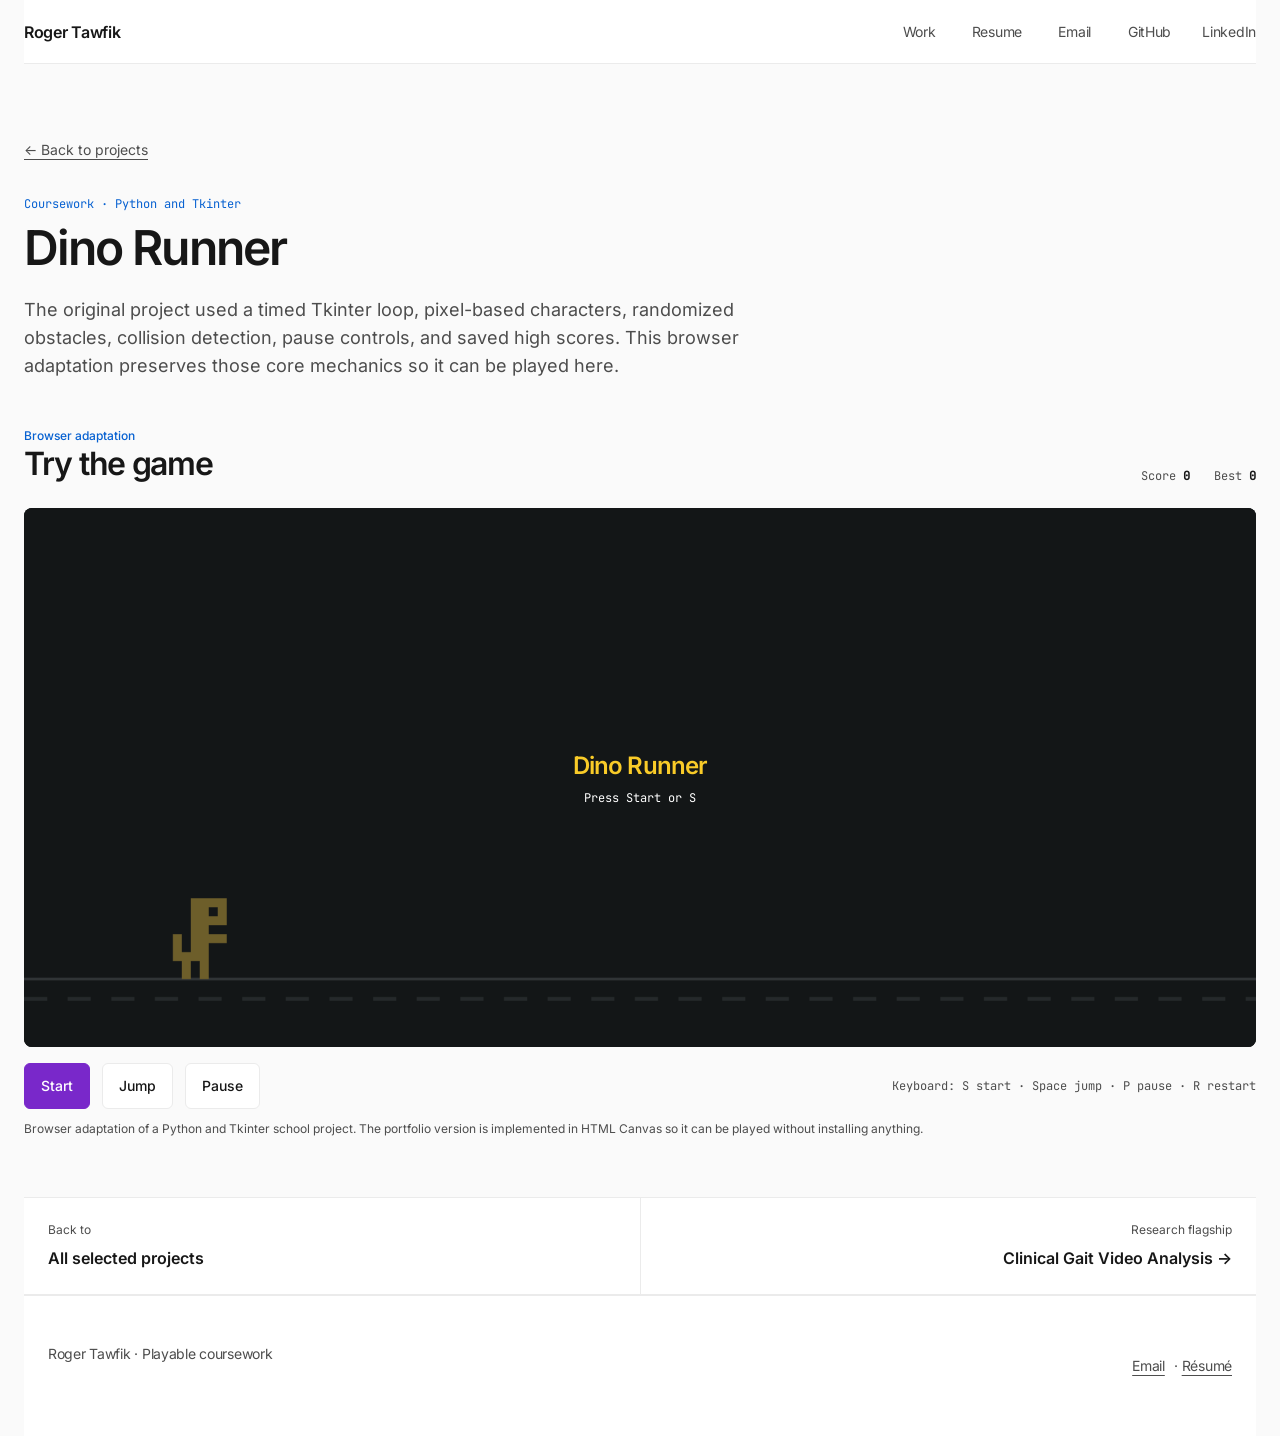
==== commit 6d7d123b: "Tighten portfolio layout and project narratives" ====
--- a/projects/dino-runner.html
+++ b/projects/dino-runner.html
@@ -2,13 +2,10 @@
 <html lang="en">
   <head>
     <meta charset="UTF-8" />
-    <meta name="viewport" content="width=device-width, initial-scale=1.0" />
+    <meta name="viewport" content="width=device-width, initial-scale=1.0, viewport-fit=cover" />
     <meta name="description" content="Playable browser adaptation of Roger Tawfik's Python and Tkinter Dino Runner coursework." />
     <title>Dino Runner | Roger Tawfik</title>
-    <link rel="preconnect" href="https://fonts.googleapis.com" />
-    <link rel="preconnect" href="https://fonts.gstatic.com" crossorigin />
-    <link href="https://fonts.googleapis.com/css2?family=Archivo:wght@400;500;600;700&family=DM+Mono:wght@400;500&display=swap" rel="stylesheet" />
-    <link rel="stylesheet" href="../styles.css" />
+    <link rel="stylesheet" href="../styles.css?v=20260714b" />
   </head>
   <body class="portfolio project-page game-page">
     <a class="skip-link" href="#main">Skip to content</a>
@@ -35,7 +32,7 @@
         </div>
         <p class="adaptation-note">Browser adaptation of a Python and Tkinter school project. The portfolio version is implemented in HTML Canvas so it can be played without installing anything.</p>
       </section>
-      <nav class="project-nav" aria-label="Project navigation"><a href="../index.html#work"><span>Back to</span><strong>All selected projects</strong></a><a href="gait-analysis.html"><span>Research flagship</span><strong>Clinical gait video analysis →</strong></a></nav>
+      <nav class="project-nav" aria-label="Project navigation"><a href="../index.html#work"><span>Back to</span><strong>All selected projects</strong></a><a href="gait-analysis.html"><span>Research flagship</span><strong>Clinical Gait Video Analysis →</strong></a></nav>
     </main>
     <footer class="site-footer"><span>Roger Tawfik · Playable coursework</span><span><a href="mailto:tawfikroger@gmail.com">Email</a> · <a href="../resume.pdf" download>Résumé</a></span></footer>
     <script>
--- a/styles.css
+++ b/styles.css
@@ -1,183 +1,219 @@
+@font-face { font-family: "Inter"; src: url("fonts/inter-400.woff2") format("woff2"); font-style: normal; font-weight: 400; font-display: swap; }
+@font-face { font-family: "Inter"; src: url("fonts/inter-500.woff2") format("woff2"); font-style: normal; font-weight: 500; font-display: swap; }
+@font-face { font-family: "Inter"; src: url("fonts/inter-600.woff2") format("woff2"); font-style: normal; font-weight: 600; font-display: swap; }
+@font-face { font-family: "JetBrains Mono"; src: url("fonts/jetbrains-mono-400.woff2") format("woff2"); font-style: normal; font-weight: 400; font-display: swap; }
+
 :root {
-  --ink: #102028;
-  --muted: #4f6068;
-  --line: #d7e0df;
+  --ink: #171717;
+  --body: #4d4d4d;
+  --muted: #888888;
+  --line: #ebebeb;
+  --line-strong: #a1a1a1;
   --paper: #ffffff;
-  --soft: #f2f6f5;
-  --teal: #126e68;
-  --teal-dark: #153234;
-  --mint: #dcece8;
-  --coral: #ff705f;
-  --coral-soft: #fff0ec;
-  --yellow: #f3cb4a;
-  --dark: #111a1e;
+  --soft: #fafafa;
+  --soft-2: #f5f5f5;
+  --link: #0070f3;
+  --link-deep: #0761d1;
+  --link-soft: #d3e5ff;
+  --primary: #171717;
+  --on-primary: #ffffff;
+  --violet: #7928ca;
+  --cyan: #50e3c2;
+  --pink: #ff0080;
+  --develop-start: #007cf0;
+  --develop-end: #00dfd8;
+  --ship-start: #ff4d4d;
+  --ship-end: #f9cb28;
+  --error-deep: #c50000;
+  --font-sans: "Inter", "Geist", system-ui, -apple-system, sans-serif;
+  --font-mono: "JetBrains Mono", "Geist Mono", ui-monospace, SFMono-Regular, Menlo, Monaco, monospace;
+  --text-caption: .75rem;
+  --text-secondary: .875rem;
+  --text-body: 1rem;
+  --text-lead: 1.125rem;
+  --text-subhead: 1.5rem;
+  --text-section: 2rem;
+  --text-display: 3rem;
+  --space-xxs: .25rem;
   --space-xs: .5rem;
   --space-sm: .75rem;
   --space-md: 1rem;
   --space-lg: 1.5rem;
   --space-xl: 2rem;
-  --space-2xl: 3rem;
-  --space-3xl: 4.5rem;
+  --space-2xl: 2.5rem;
+  --space-3xl: 3rem;
+  --space-4xl: 4rem;
+  --space-5xl: 6rem;
+  --space-6xl: 8rem;
+  --space-section: 12rem;
   --ease-out: cubic-bezier(.16, 1, .3, 1);
 }
 
 * { box-sizing: border-box; }
-html { scroll-behavior: smooth; }
-body { margin: 0; color: var(--ink); background: var(--paper); font-family: "Archivo", system-ui, sans-serif; -webkit-font-smoothing: antialiased; }
+html { scroll-behavior: smooth; scroll-padding-top: var(--space-4xl); }
+body { margin: 0; color: var(--ink); background: var(--soft); font-family: var(--font-sans); font-size: var(--text-body); font-weight: 400; line-height: 1.5; font-kerning: normal; font-feature-settings: "ss01", "ss02"; -webkit-font-smoothing: antialiased; }
 img, video, svg, canvas { max-width: 100%; }
 img { height: auto; }
 a { color: inherit; text-underline-offset: 4px; }
 button, input { font: inherit; }
 h1, h2, h3, p { text-wrap: pretty; }
-h1, h2, h3 { margin: 0; text-wrap: balance; letter-spacing: -.035em; }
-h1 { font-size: clamp(4rem, 9vw, 6rem); line-height: .94; }
-h2 { font-size: clamp(2.35rem, 5vw, 4.6rem); line-height: .98; }
-h3 { font-size: clamp(1.8rem, 3.5vw, 3rem); line-height: 1.02; }
-p { line-height: 1.68; }
-
-.skip-link { position: fixed; z-index: 20; left: 1rem; top: 1rem; translate: 0 -200%; padding: .75rem 1rem; color: white; background: var(--ink); }
+h1, h2, h3 { margin: 0; font-weight: 600; text-wrap: balance; }
+h1 { overflow-wrap: anywhere; font-size: var(--text-display); line-height: 1; letter-spacing: -.04em; }
+h2 { font-size: var(--text-section); line-height: 1.25; letter-spacing: -.04em; }
+h3 { font-size: var(--text-subhead); line-height: 1.333; letter-spacing: -.04em; }
+p { line-height: 1.5; }
+
+.skip-link { position: fixed; z-index: 20; left: var(--space-md); top: var(--space-md); translate: 0 -200%; padding: var(--space-sm) var(--space-md); color: var(--on-primary); background: var(--primary); }
 .skip-link:focus { translate: 0; }
-:focus-visible { outline: 3px solid #b56f00; outline-offset: 4px; }
-.site-header, main, .site-footer { width: min(1180px, calc(100% - 48px)); margin-inline: auto; }
-.site-header { display: flex; min-height: 76px; align-items: center; justify-content: space-between; border-bottom: 1px solid var(--line); }
-.wordmark { font-weight: 700; letter-spacing: -.025em; text-decoration: none; }
-.site-header nav { display: flex; align-items: center; gap: clamp(1rem, 2.4vw, 1.8rem); }
-.site-header nav a { display: inline-flex; min-height: 44px; align-items: center; color: #40515a; font-size: .82rem; text-decoration: none; }
+.focus-visible, :focus-visible { outline: 3px solid var(--link); outline-offset: var(--space-xxs); }
+.site-header, main, .site-footer { width: min(1400px, calc(100% - 48px)); margin-inline: auto; }
+.site-header { display: flex; min-height: 64px; flex-wrap: wrap; align-items: center; justify-content: space-between; border-bottom: 1px solid var(--line); background: var(--paper); }
+.wordmark { display: inline-flex; min-height: 44px; align-items: center; font-weight: 600; letter-spacing: -.28px; text-decoration: none; }
+.site-header nav { display: flex; align-items: center; gap: clamp(var(--space-md), 2.4vw, var(--space-xl)); }
+.site-header nav a { display: inline-flex; min-width: 44px; min-height: 44px; align-items: center; justify-content: center; color: var(--body); font-size: .875rem; line-height: 1.25rem; letter-spacing: -.28px; text-decoration: none; }
 .site-header nav a:hover { color: var(--ink); }
-.site-footer { display: flex; justify-content: space-between; gap: 1.5rem; padding: 2rem 0 3rem; border-top: 1px solid var(--line); color: var(--muted); font-size: .75rem; }
-.context-line, .section-index, .project-type, .case-kicker, .fact-label { margin: 0; color: var(--teal); font: 500 .67rem/1.5 "DM Mono", monospace; }
-.text-action, .stage-action { font-size: .84rem; font-weight: 700; text-decoration-thickness: 1px; }
+.site-footer { display: flex; justify-content: space-between; gap: var(--space-lg); padding: var(--space-3xl) var(--space-lg) max(var(--space-3xl), env(safe-area-inset-bottom)); border-top: 1px solid var(--line); color: var(--body); background: var(--paper); font-size: .875rem; line-height: 1.25rem; letter-spacing: -.28px; }
+.site-footer a { display: inline-flex; min-width: 44px; min-height: 44px; align-items: center; justify-content: center; }
+.context-line, .project-type, .case-kicker, .fact-label { margin: 0; color: var(--link-deep); font: 400 var(--text-caption)/1rem var(--font-mono); }
+.section-index { margin: 0; color: var(--link-deep); font: 500 var(--text-caption)/1rem var(--font-sans); }
+.text-action, .stage-action { display: inline-flex; min-height: 44px; align-items: center; color: var(--link-deep); font-size: var(--text-secondary); font-weight: 500; line-height: 1.25rem; text-decoration-thickness: 1px; }
+.text-action:hover, .stage-action:hover { color: var(--link-deep); }
+.primary-action { display: inline-flex; width: fit-content; min-height: 48px; align-items: center; gap: var(--space-xs); padding: var(--space-sm) var(--space-md); border-radius: 100px; color: var(--on-primary); background: var(--primary); font-size: .875rem; font-weight: 500; line-height: 1.25rem; text-decoration: none; }
+.primary-action:hover { background: color-mix(in oklch, var(--primary) 90%, var(--paper)); }
+.primary-action.inverse { color: var(--ink); background: var(--paper); }
+.primary-action.inverse:hover { background: var(--soft-2); }
+.text-action.light { color: var(--on-primary); }
+.text-action.light:hover { color: var(--link-soft); }
 
 /* Home */
-.home-intro { display: grid; grid-template-columns: 1.12fr .88fr; gap: clamp(2rem, 7vw, 7rem); padding: clamp(4rem, 9vw, 7.5rem) 0 0; }
-.intro-heading h1 { margin-top: 1rem; }
-.intro-copy { align-self: end; padding-bottom: .65rem; }
-.intro-copy > p { max-width: 52ch; margin: 0; color: var(--muted); }
-.intro-copy .intro-lead { max-width: 25ch; margin-bottom: .8rem; color: var(--ink); font-size: clamp(1.35rem, 2.4vw, 2rem); font-weight: 600; line-height: 1.24; letter-spacing: -.025em; }
-.intro-actions, .stage-actions { display: flex; flex-wrap: wrap; gap: 1rem 1.5rem; margin-top: 1.5rem; }
-.evidence-rail { display: grid; grid-column: 1 / -1; grid-template-columns: repeat(3, 1fr); margin: clamp(3rem, 7vw, 5rem) 0 0; border-block: 1px solid var(--line); }
-.evidence-rail > div { padding: 1.35rem 1.5rem 1.35rem 0; }
-.evidence-rail > div + div { padding-left: 1.5rem; border-left: 1px solid var(--line); }
-.evidence-rail dt { display: flex; min-height: 2.1rem; align-items: center; gap: .65rem; color: var(--teal); font-size: .7rem; font-weight: 700; }
+.home-intro { display: grid; grid-template-columns: 1.12fr .88fr; column-gap: clamp(var(--space-xl), 7vw, var(--space-6xl)); row-gap: 0; padding: clamp(var(--space-3xl), 6vw, var(--space-5xl)) 0 0; }
+.intro-heading h1 { margin-top: var(--space-md); }
+.intro-copy { align-self: end; padding-bottom: var(--space-sm); }
+.intro-copy > p { max-width: 70ch; margin: 0; color: var(--body); }
+.intro-copy .intro-lead { max-width: 25ch; margin-bottom: var(--space-sm); color: var(--ink); font-size: var(--text-subhead); font-weight: 600; line-height: 2rem; letter-spacing: -.04em; }
+.intro-actions, .stage-actions { display: flex; flex-wrap: wrap; gap: var(--space-md) var(--space-lg); margin-top: var(--space-lg); }
+.evidence-rail { display: grid; grid-column: 1 / -1; grid-template-columns: repeat(3, 1fr); margin: clamp(var(--space-lg), 3vw, var(--space-2xl)) 0 0; border-block: 1px solid var(--line); }
+.evidence-rail > div { padding: var(--space-lg) var(--space-lg) var(--space-lg) 0; }
+.evidence-rail > div + div { padding-left: var(--space-lg); border-left: 1px solid var(--line); }
+.evidence-rail dt { display: flex; min-height: 32px; align-items: center; gap: var(--space-sm); color: var(--link-deep); font-size: var(--text-caption); font-weight: 500; line-height: 1rem; }
 .evidence-rail dt img { width: 38px; height: 30px; object-fit: contain; }
-.evidence-rail dd { margin: .55rem 0 0; font-size: .9rem; font-weight: 700; }
-.evidence-rail small { display: block; margin-top: .25rem; color: var(--muted); font-size: .7rem; line-height: 1.45; }
-
-.work { padding: clamp(5rem, 10vw, 8rem) 0; }
-.section-heading { display: grid; grid-template-columns: 1.1fr .9fr; gap: 3rem; align-items: end; margin-bottom: clamp(2rem, 5vw, 4rem); }
-.section-heading h2 { max-width: 780px; margin-top: .75rem; }
-.section-heading > p { max-width: 48ch; margin: 0 0 .4rem; color: var(--muted); }
-.project-stage { display: grid; min-height: 610px; overflow: hidden; border-radius: 12px; }
-.project-stage + .project-stage { margin-top: clamp(2rem, 5vw, 4rem); }
-.stage-copy { display: flex; flex-direction: column; justify-content: center; padding: clamp(2rem, 5vw, 4rem); }
-.stage-copy h3 { max-width: 11ch; margin-top: .85rem; }
-.project-summary { max-width: 52ch; margin: 1.25rem 0 0; color: var(--muted); }
-.project-proof { display: grid; gap: .85rem; margin: 2rem 0; }
-.project-proof > div { display: grid; grid-template-columns: 6rem 1fr; gap: 1rem; padding-top: .8rem; border-top: 1px solid currentColor; border-color: rgb(16 32 40 / 14%); }
-.project-proof dt { color: var(--muted); font-size: .72rem; }
-.project-proof dd { margin: 0; font-size: .78rem; font-weight: 600; line-height: 1.55; }
+.evidence-rail dd { margin: var(--space-xs) 0 0; font-size: .875rem; font-weight: 500; line-height: 1.25rem; }
+.current-work-list a { display: block; width: fit-content; color: inherit; text-decoration-color: var(--line-strong); text-underline-offset: 3px; }
+.current-work-list a + a { margin-top: var(--space-xxs); }
+.evidence-rail small { display: block; margin-top: var(--space-xxs); color: var(--body); font-size: .75rem; line-height: 1rem; }
+
+.work { padding: clamp(var(--space-3xl), 6vw, var(--space-4xl)) 0; }
+.section-heading { margin-bottom: clamp(var(--space-lg), 3vw, var(--space-xl)); }
+.section-heading h2 { max-width: 780px; margin-top: var(--space-sm); }
+.project-stage { display: grid; min-height: 520px; overflow: hidden; border: 1px solid var(--line-strong); border-radius: 12px; }
+.project-stage + .project-stage { margin-top: clamp(var(--space-xl), 3vw, var(--space-3xl)); }
+.stage-copy { display: flex; flex-direction: column; justify-content: center; padding: clamp(var(--space-lg), 4vw, var(--space-3xl)); }
+.stage-copy h3 { max-width: 16ch; margin-top: var(--space-sm); }
+.project-summary { max-width: 70ch; margin: var(--space-lg) 0 0; color: var(--body); }
+.project-proof { display: grid; gap: var(--space-sm); margin: var(--space-lg) 0; }
+.project-proof > div { display: grid; grid-template-columns: 6rem 1fr; gap: var(--space-md); padding-top: var(--space-sm); border-top: 1px solid var(--line); }
+.project-proof dt { color: var(--body); font-size: .75rem; line-height: 1rem; }
+.project-proof dd { margin: 0; font-size: .875rem; font-weight: 500; line-height: 1.25rem; }
 .stage-action { width: fit-content; }
-.stage-action.secondary { color: var(--muted); }
+.stage-action.secondary { color: var(--body); }
 .stage-media { position: relative; min-width: 0; }
-.stage-gait { grid-template-columns: .8fr 1.2fr; color: #eaf5f3; background: var(--teal-dark); }
-.stage-gait .project-type { color: #91ccc6; }
-.stage-gait .project-summary, .stage-gait .project-proof dt { color: #bfd4d1; }
+.stage-gait { grid-template-columns: .8fr 1.2fr; color: var(--on-primary); background: var(--primary); }
+.stage-gait .project-type { color: var(--cyan); }
+.stage-gait .project-summary, .stage-gait .project-proof dt { color: var(--soft-2); }
 .stage-gait .project-proof > div { border-color: rgb(255 255 255 / 20%); }
-.gait-media { display: grid; min-height: 610px; place-items: center; padding: clamp(1.5rem, 4vw, 3rem); background: #e8f1ef; }
+.research-credit { display: flex; width: fit-content; min-height: 44px; align-items: center; gap: var(--space-sm); margin-top: var(--space-md); color: var(--on-primary); font-size: .75rem; line-height: 1rem; text-decoration-color: rgb(255 255 255 / 48%); }
+.research-credit img { width: 38px; height: 30px; padding: var(--space-xxs); border-radius: 4px; background: var(--paper); object-fit: contain; }
+.research-credit span, .research-credit strong { display: block; }
+.research-credit strong { color: var(--on-primary); font-size: .75rem; }
+.gait-media { display: grid; min-height: 520px; place-items: center; padding: clamp(var(--space-lg), 4vw, var(--space-3xl)); background: var(--soft-2); }
 .gait-media video { display: block; width: 100%; border-radius: 8px; }
-.media-toggle { position: absolute; right: 1rem; bottom: 1rem; min-height: 44px; padding: .65rem .9rem; border: 0; border-radius: 999px; color: white; background: rgb(16 32 40 / 88%); cursor: pointer; }
-.media-toggle:hover { background: var(--ink); }
-
-.stage-nutrition { grid-template-columns: 1.05fr .95fr; background: var(--coral-soft); }
-.nutrition-visual { position: relative; display: grid; grid-template-columns: 1fr .8fr; gap: 1.25rem; align-items: center; padding: clamp(2rem, 5vw, 4rem); background: var(--coral); }
-.phone-shell { width: min(100%, 300px); justify-self: center; overflow: hidden; border: 10px solid #1c2428; border-radius: 34px; background: white; box-shadow: 0 8px 0 rgb(16 32 40 / 15%); }
+
+.stage-nutrition { grid-template-columns: 1.05fr .95fr; background: var(--paper); }
+.nutrition-visual { position: relative; display: grid; grid-template-columns: 1fr .8fr; gap: var(--space-lg); align-items: center; padding: clamp(var(--space-xl), 5vw, var(--space-4xl)); background: linear-gradient(135deg, var(--develop-start), var(--develop-end) 28%, var(--violet) 52%, var(--pink) 70%, var(--ship-start) 84%, var(--ship-end)); }
+.phone-shell { width: min(100%, 220px); justify-self: center; overflow: hidden; border: 8px solid var(--primary); border-radius: 16px; background: var(--paper); box-shadow: 0 2px 2px rgb(0 0 0 / 10%), 0 8px 16px -4px rgb(0 0 0 / 10%); }
 .phone-shell img { display: block; width: 100%; }
-.nutrition-note { color: #301815; }
+.nutrition-note { padding: var(--space-lg); border-radius: 12px; color: var(--on-primary); background: var(--primary); }
 .nutrition-note span, .nutrition-note strong, .nutrition-note small { display: block; }
-.nutrition-note span { font: 500 .66rem "DM Mono", monospace; }
-.nutrition-note strong { margin-top: 1.2rem; font-size: clamp(1.4rem, 3vw, 2.6rem); line-height: 1.03; letter-spacing: -.035em; }
-.nutrition-note small { margin-top: .8rem; line-height: 1.5; }
-
-.supporting-work { display: grid; grid-template-columns: 1.18fr .82fr; gap: clamp(1.5rem, 3vw, 2.5rem); margin-top: clamp(2rem, 5vw, 4rem); }
-.support-project { overflow: hidden; border-radius: 12px; }
+.nutrition-note span { color: var(--cyan); font: 400 .75rem/1rem var(--font-mono); }
+.nutrition-note strong { margin-top: var(--space-md); font-size: var(--text-subhead); line-height: 2rem; letter-spacing: -.04em; }
+.nutrition-note small { margin-top: var(--space-sm); color: var(--soft-2); font-size: var(--text-caption); line-height: 1rem; }
+
+.supporting-work { display: grid; grid-template-columns: 1.18fr .82fr; gap: clamp(var(--space-md), 2vw, var(--space-xl)); margin-top: clamp(var(--space-xl), 3vw, var(--space-2xl)); }
+.support-project { overflow: hidden; border: 1px solid var(--line-strong); border-radius: 12px; }
 .support-visual { position: relative; }
-.support-copy { padding: clamp(1.6rem, 3.5vw, 2.7rem); }
-.support-copy h3 { margin-top: .7rem; font-size: clamp(2rem, 3.3vw, 3rem); }
-.support-copy p:not(.project-type) { max-width: 50ch; margin: 1rem 0 1.5rem; color: var(--muted); }
-.gym-project { background: #eef3f2; }
-.gym-frames { min-height: 330px; background: var(--dark); }
+.support-copy { padding: clamp(var(--space-lg), 3.5vw, var(--space-2xl)); }
+.support-copy h3 { margin-top: var(--space-sm); font-size: var(--text-subhead); line-height: 2rem; letter-spacing: -.04em; }
+.support-copy p:not(.project-type) { max-width: 50ch; margin: var(--space-md) 0 var(--space-lg); color: var(--body); }
+.gym-project { background: var(--paper); }
+.gym-frames { min-height: 330px; background: var(--primary); }
 .gym-frames img { display: block; width: 100%; height: 100%; min-height: 330px; object-fit: cover; }
-.hud-label { position: absolute; left: 1rem; top: 1rem; padding: .6rem .75rem; color: #75eadb; background: rgb(0 0 0 / 72%); font: 500 .64rem "DM Mono", monospace; }
-.trading-project { display: flex; flex-direction: column; color: white; background: var(--dark); }
+.hud-label { position: absolute; left: var(--space-md); top: var(--space-md); padding: var(--space-sm); color: var(--cyan); background: rgb(0 0 0 / 72%); font: 400 .75rem/1rem var(--font-mono); }
+.trading-project { display: flex; flex-direction: column; color: var(--on-primary); background: var(--primary); }
 .trading-project .support-copy { flex: 1; }
-.trading-project .project-type { color: #8fd3cd; }
-.trading-project .support-copy p:not(.project-type) { color: #b9c8cc; }
-.stage-action.light { color: white; }
-.trading-chart { margin: 0 1.25rem 1.25rem; overflow: hidden; border-radius: 7px; }
+.trading-project .project-type { color: var(--cyan); }
+.trading-project .support-copy p:not(.project-type) { color: var(--soft-2); }
+.stage-action.light { color: var(--on-primary); }
+.trading-chart { margin: 0 var(--space-lg) var(--space-lg); overflow: hidden; border-radius: 8px; }
 .trading-chart img { display: block; width: 100%; aspect-ratio: 1.5; object-fit: cover; }
-.trading-chart span { position: absolute; left: .65rem; bottom: .65rem; padding: .5rem .65rem; color: #d7e7e4; background: rgb(0 0 0 / 78%); font: 500 .61rem "DM Mono", monospace; }
-
-.coursework { padding: 0 0 clamp(5rem, 10vw, 8rem); }
-.coursework-heading { margin-bottom: 2rem; }
-.coursework-heading h2 { max-width: 760px; margin-top: .75rem; }
-.coursework-grid { display: grid; grid-template-columns: 1.08fr .92fr; gap: 1.5rem; }
-.mesh-course, .dino-course { min-height: 430px; border-radius: 12px; }
-.mesh-course { display: grid; grid-template-columns: .85fr 1.15fr; align-items: center; overflow: hidden; background: var(--mint); }
-.mesh-copy { padding: 2rem; }
-.mesh-copy h3, .dino-course h3 { margin-top: .7rem; font-size: clamp(1.8rem, 3vw, 2.7rem); }
-.mesh-copy p { color: #2e504d; }
-.mesh-copy small { display: block; color: #476763; font-size: .68rem; line-height: 1.5; }
-.mesh-graph { width: 100%; padding: 1rem; }
-.mesh-edges path { fill: none; stroke: #789a96; stroke-width: 2; }
-.mesh-edges .active-path { stroke: var(--teal); stroke-width: 5; stroke-linecap: round; }
-.mesh-nodes circle { fill: white; stroke: var(--teal); stroke-width: 3; }
-.mesh-nodes text { fill: var(--ink); text-anchor: middle; dominant-baseline: middle; font: 500 10px "DM Mono", monospace; }
-.mesh-weights text { fill: #365c58; font: 500 9px "DM Mono", monospace; }
-.dino-course { display: grid; grid-template-rows: auto 1fr; overflow: hidden; color: white; background: var(--dark); text-decoration: none; }
-.dino-course > div { padding: 2rem; }
-.dino-course .project-type { color: var(--yellow); }
-.dino-course p:not(.project-type) { color: #bdc9cc; }
-.dino-course img { display: block; width: 100%; height: 100%; min-height: 210px; object-fit: cover; }
-
+.trading-chart span { position: absolute; left: var(--space-sm); bottom: var(--space-sm); padding: var(--space-xs) var(--space-sm); color: var(--on-primary); background: rgb(0 0 0 / 78%); font: 400 .75rem/1rem var(--font-mono); }
+
+.coursework { padding: 0 0 clamp(var(--space-3xl), 5vw, var(--space-4xl)); }
+.coursework-heading { margin-bottom: var(--space-lg); }
+.coursework-heading h2 { max-width: 760px; }
+.coursework-list { display: grid; grid-template-columns: 1fr 1fr; border-block: 1px solid var(--line); }
+.coursework-item { display: grid; grid-template-columns: minmax(180px, .7fr) 1.3fr; gap: var(--space-lg); align-items: start; padding: var(--space-lg); color: inherit; text-decoration: none; }
+.coursework-item + .coursework-item { border-left: 1px solid var(--line); }
+.coursework-item h3 { margin-top: var(--space-xs); font-size: 1.25rem; line-height: 1.75rem; letter-spacing: -.6px; }
+.coursework-item > p { max-width: 48ch; margin: 0; color: var(--body); }
+.coursework-item .stage-action { grid-column: 2; }
 /* Case studies */
 .project-page main { display: block; }
-.case-header { padding: clamp(3rem, 7vw, 5.5rem) 0 0; }
-.back { display: inline-block; margin-bottom: 2.5rem; color: var(--muted); font-size: .8rem; }
-.case-header h1 { max-width: 1000px; margin-top: .8rem; }
-.case-intro { max-width: 70ch; margin: 1.5rem 0 0; color: var(--muted); font-size: clamp(1rem, 1.6vw, 1.15rem); }
-.case-actions { display: flex; flex-wrap: wrap; gap: 1rem 1.5rem; margin-top: 1.5rem; }
-.case-facts { display: grid; grid-template-columns: .8fr 1fr 1.4fr .9fr; margin-top: clamp(2.5rem, 5vw, 4rem); border-block: 1px solid var(--line); }
-.case-facts > div { padding: 1.1rem 1.2rem 1.1rem 0; }
-.case-facts > div + div { padding-left: 1.2rem; border-left: 1px solid var(--line); }
-.case-facts dt { color: var(--teal); font: 500 .62rem "DM Mono", monospace; }
-.case-facts dd { margin: .5rem 0 0; font-size: .77rem; font-weight: 600; line-height: 1.5; }
-.case-section { padding: clamp(3.2rem, 6vw, 5rem) 0; border-bottom: 1px solid var(--line); }
-.case-section-heading { display: grid; grid-template-columns: 1.1fr .9fr; gap: 3rem; align-items: end; margin-bottom: 2rem; }
-.case-section-heading h2 { max-width: 760px; margin-top: .65rem; }
-.case-section-heading > p { max-width: 46ch; margin: 0 0 .35rem; color: var(--muted); }
+.case-header { padding: clamp(var(--space-xl), 5vw, var(--space-4xl)) 0 0; }
+.back { display: inline-flex; min-height: 44px; align-items: center; margin-bottom: var(--space-lg); color: var(--body); font-size: .875rem; line-height: 1.25rem; }
+.case-header h1 { max-width: 1000px; margin-top: var(--space-sm); }
+.case-intro { max-width: 70ch; margin: var(--space-lg) 0 0; color: var(--body); font-size: var(--text-lead); line-height: 1.75rem; }
+.case-actions { display: flex; flex-wrap: wrap; gap: var(--space-md) var(--space-lg); margin-top: var(--space-lg); }
+.case-facts { display: grid; grid-template-columns: .8fr 1fr 1.4fr .9fr; margin-top: clamp(var(--space-xl), 3vw, var(--space-2xl)); border-block: 1px solid var(--line); }
+.case-facts > div { padding: var(--space-md) var(--space-lg) var(--space-md) 0; }
+.case-facts > div + div { padding-left: var(--space-lg); border-left: 1px solid var(--line); }
+.case-facts dt { color: var(--link-deep); font: 400 var(--text-caption)/1rem var(--font-mono); }
+.case-facts dd { margin: var(--space-xs) 0 0; font-size: .875rem; font-weight: 500; line-height: 1.25rem; }
+.case-jumps { position: sticky; z-index: 10; top: 0; display: flex; overflow-x: auto; align-items: center; gap: var(--space-xs); padding: var(--space-xs) 0; border-bottom: 1px solid var(--line); background: var(--soft); scrollbar-width: thin; }
+.case-jumps span { flex: 0 0 auto; margin-right: var(--space-xs); color: var(--body); font-size: .75rem; font-weight: 500; }
+.case-jumps a { display: inline-flex; flex: 0 0 auto; min-height: 44px; align-items: center; padding-inline: var(--space-sm); color: var(--body); font-size: .875rem; text-decoration: none; }
+.case-jumps a:hover { color: var(--ink); background: var(--soft-2); }
+.case-section { padding: clamp(var(--space-xl), 4vw, var(--space-3xl)) 0; border-bottom: 1px solid var(--line); }
+.case-section-heading { margin-bottom: var(--space-lg); }
+.case-section-heading h2 { max-width: 760px; margin-top: var(--space-sm); }
 .ownership-map { display: grid; grid-template-columns: repeat(4, 1fr); border-block: 1px solid var(--line); }
-.ownership-map article { padding: 1.5rem; }
+.ownership-map article { padding: var(--space-lg); }
 .ownership-map article + article { border-left: 1px solid var(--line); }
-.ownership-map span { color: var(--teal); font-size: .68rem; font-weight: 700; }
-.ownership-map h3 { margin-top: 2.4rem; font-size: clamp(1.2rem, 2vw, 1.6rem); }
-.ownership-map p { margin: .8rem 0 0; color: var(--muted); font-size: .8rem; }
+.ownership-map span { color: var(--link-deep); font-size: var(--text-caption); font-weight: 500; line-height: 1rem; }
+.ownership-map h3 { margin-top: var(--space-lg); font-size: 1.25rem; line-height: 1.75rem; letter-spacing: -.6px; }
+.ownership-map p { margin: var(--space-sm) 0 0; color: var(--body); font-size: var(--text-body); line-height: 1.5rem; }
 .project-nav { display: grid; grid-template-columns: 1fr 1fr; gap: 1px; margin: 0; background: var(--line); border-bottom: 1px solid var(--line); }
-.project-nav a { min-height: 118px; padding: 1.5rem; background: white; text-decoration: none; }
+.project-nav a { min-height: 96px; padding: var(--space-lg); background: var(--paper); text-decoration: none; }
 .project-nav a:last-child { text-align: right; }
 .project-nav span, .project-nav strong { display: block; }
-.project-nav span { color: var(--muted); font-size: .7rem; }
-.project-nav strong { margin-top: .55rem; }
-.privacy-note, .concept-note { display: grid; grid-template-columns: 170px 1fr; gap: 1.5rem; padding: 1.4rem; background: var(--soft); }
-.privacy-note strong, .concept-note strong { color: var(--teal); font-size: .75rem; }
-.privacy-note p, .concept-note p { max-width: 70ch; margin: 0; color: var(--muted); font-size: .8rem; }
+.project-nav span { color: var(--body); font-size: .75rem; line-height: 1rem; }
+.project-nav strong { margin-top: var(--space-xs); }
+.concept-note { display: grid; grid-template-columns: 140px 1fr; gap: var(--space-md); margin-top: var(--space-lg); padding: var(--space-md); background: var(--soft); }
+.concept-note strong { color: var(--link-deep); font-size: var(--text-caption); }
+.concept-note p { max-width: 70ch; margin: 0; color: var(--body); font-size: var(--text-body); line-height: 1.5rem; }
 
 /* Gait */
-.gait-workbench { display: grid; grid-template-columns: 1.35fr .65fr; gap: 1.25rem; }
-.qc-stage { position: relative; min-height: 470px; overflow: hidden; border-radius: 10px; background: linear-gradient(#dce7e7 0 66%, #aebbb8 66%); }
-.walk-zone { position: absolute; inset: 8% 21% 7%; border: 2px dashed rgb(18 110 104 / 45%); }
-.synthetic-tag { position: absolute; z-index: 3; left: 1rem; top: 1rem; padding: .55rem .65rem; color: white; background: rgb(16 32 40 / 82%); font: 500 .6rem "DM Mono", monospace; }
+.gait-page .case-kicker, .gait-page .case-facts dt { color: var(--violet); }
+.research-affiliation { display: flex; width: fit-content; align-items: center; gap: var(--space-md); margin: var(--space-lg) 0 0; padding: var(--space-sm) var(--space-md); border: 1px solid var(--line); border-radius: 8px; background: var(--soft); text-decoration: none; }
+.research-affiliation img { width: 42px; height: 34px; object-fit: contain; }
+.research-affiliation span, .research-affiliation strong { display: block; }
+.research-affiliation span { color: var(--body); font-size: .75rem; line-height: 1rem; }
+.research-affiliation strong { color: var(--ink); font-size: .875rem; line-height: 1.25rem; }
+.gait-workbench { display: grid; grid-template-columns: 1.35fr .65fr; gap: var(--space-lg); }
+.qc-stage { position: relative; min-height: 410px; overflow: hidden; border-radius: 8px; background: linear-gradient(var(--primary) 0 66%, var(--body) 66%); }
+.walk-zone { position: absolute; inset: 8% 21% 7%; border: 2px dashed rgb(80 227 194 / 55%); }
+.synthetic-tag { position: absolute; z-index: 3; left: var(--space-md); top: var(--space-md); padding: var(--space-xs) var(--space-sm); color: var(--on-primary); background: rgb(23 23 23 / 82%); font: 400 .75rem/1rem var(--font-mono); }
 .synthetic-person { position: absolute; left: 50%; top: 18%; width: 150px; height: 330px; translate: -50% 0; transition: left .25s var(--ease-out); }
-.synthetic-person i { position: absolute; display: block; background: var(--teal); box-shadow: 0 0 0 3px rgb(255 255 255 / 68%); }
+.synthetic-person i { position: absolute; display: block; background: var(--link); box-shadow: 0 0 0 3px rgb(255 255 255 / 28%); }
 .synthetic-person .head { left: 55px; width: 42px; height: 42px; border-radius: 50%; }
 .synthetic-person .torso { left: 70px; top: 48px; width: 13px; height: 118px; rotate: -5deg; }
 .synthetic-person .arm, .synthetic-person .leg { left: 72px; width: 11px; border-radius: 9px; transform-origin: top; }
@@ -187,100 +223,105 @@
 .synthetic-person .leg { top: 160px; height: 140px; }
 .synthetic-person .leg.left { rotate: 18deg; }
 .synthetic-person .leg.right { rotate: -25deg; }
-.occluder { display: none; position: absolute; z-index: 2; right: 27%; bottom: 0; width: 150px; height: 190px; background: #665d55; }
-.qc-stage[data-condition="offcenter"] .synthetic-person { left: 78%; }
-.qc-stage[data-condition="dark"]::after { position: absolute; z-index: 2; inset: 0; content: ""; background: rgb(6 12 14 / 70%); }
+.occluder { display: none; position: absolute; z-index: 2; right: 27%; bottom: 0; width: 150px; height: 190px; background: var(--body); }
+.second-person { display: none; position: absolute; right: 9%; top: 35%; width: 74px; height: 170px; opacity: .56; }
+.second-person::before, .second-person::after { position: absolute; left: 30px; content: ""; background: var(--ship-start); }
+.second-person::before { width: 30px; height: 30px; border-radius: 50%; }
+.second-person::after { top: 37px; width: 28px; height: 105px; border-radius: 15px; }
+.qc-stage[data-condition="blur"] .synthetic-person, .qc-stage[data-condition="blur"] .walk-zone { filter: blur(6px); }
+.qc-stage[data-condition="people"] .second-person { display: block; }
 .qc-stage[data-condition="occluded"] .occluder { display: block; }
-.qc-panel { padding: 1.5rem; border: 1px solid var(--line); border-radius: 10px; }
-.qc-panel h3 { font-size: 1.4rem; }
-.qc-results { margin-top: 1.5rem; }
-.qc-results div { display: flex; justify-content: space-between; gap: 1rem; padding: .8rem 0; border-top: 1px solid var(--line); font-size: .78rem; }
-.qc-results strong { color: var(--teal); font: 500 .63rem "DM Mono", monospace; }
-.qc-results strong.fail { color: #a73c32; }
-.qc-decision { padding: .8rem; background: var(--soft); font-size: .78rem; font-weight: 700; }
-.qc-options { display: flex; flex-wrap: wrap; gap: .5rem; margin-top: 1rem; }
-.qc-options button, .exercise-options button, .game-controls button { min-height: 44px; padding: .65rem .9rem; border: 1px solid var(--line); border-radius: 5px; color: var(--ink); background: white; font-size: .76rem; font-weight: 700; cursor: pointer; }
-.qc-options button[aria-pressed="true"], .exercise-options button[aria-pressed="true"], .game-controls button.primary { color: white; border-color: var(--teal); background: var(--teal); }
+.qc-stage[data-condition="frame"] .synthetic-person { top: 32%; }
+.qc-stage[data-condition="path"] .walk-zone { rotate: -13deg; translate: 0 12%; }
+.qc-panel { padding: var(--space-lg); border: 1px solid var(--line); border-radius: 8px; background: var(--paper); }
+.qc-panel h3 { font-size: 1.25rem; line-height: 1.75rem; letter-spacing: -.6px; }
+.qc-results { margin-top: var(--space-lg); }
+.qc-results div { display: flex; justify-content: space-between; gap: var(--space-md); padding: var(--space-sm) 0; border-top: 1px solid var(--line); font-size: .875rem; line-height: 1.25rem; }
+.qc-results strong { color: var(--link-deep); font: 400 var(--text-caption)/1rem var(--font-mono); }
+.qc-results strong.fail { color: var(--error-deep); }
+.qc-decision { padding: var(--space-sm); background: var(--soft); font-size: .875rem; font-weight: 500; line-height: 1.25rem; }
+.qc-options { display: flex; flex-wrap: wrap; gap: var(--space-xs); margin-top: var(--space-md); }
+.qc-options button, .exercise-options button, .game-controls button { min-height: 44px; padding: var(--space-sm) var(--space-md); border: 1px solid var(--line); border-radius: 6px; color: var(--ink); background: var(--paper); font-size: .875rem; font-weight: 500; line-height: 1.25rem; cursor: pointer; }
+.qc-options button[aria-pressed="true"], .exercise-options button[aria-pressed="true"], .game-controls button.primary { color: white; border-color: var(--violet); background: var(--violet); }
 
 /* Nutrition */
-.nutrition-page { --case-accent: var(--coral); }
-.nutrition-page .case-kicker, .nutrition-page .case-facts dt { color: #c34335; }
-.nutrition-screens { display: grid; grid-template-columns: repeat(4, 1fr); gap: 1.25rem; padding: clamp(1.5rem, 4vw, 3rem); border-radius: 12px; background: var(--coral-soft); }
+.nutrition-page { --case-accent: var(--link); }
+.nutrition-page .case-kicker, .nutrition-page .case-facts dt { color: var(--link-deep); }
+.nutrition-screens { display: grid; grid-template-columns: repeat(4, 1fr); gap: var(--space-lg); padding: clamp(var(--space-lg), 3vw, var(--space-2xl)); border-radius: 12px; background: var(--soft-2); }
 .nutrition-screens figure { margin: 0; }
-.nutrition-screens img { display: block; width: 100%; aspect-ratio: 9 / 16; object-fit: cover; border-radius: 13px; box-shadow: 0 5px 0 rgb(86 38 31 / 10%); }
-.nutrition-screens figcaption { margin-top: .7rem; color: #664740; font-size: .68rem; line-height: 1.45; }
-.product-flow { display: flex; align-items: stretch; overflow: hidden; border: 1px solid var(--line); border-radius: 10px; }
-.product-flow > div { flex: 1; min-height: 150px; padding: 1.25rem; }
+.nutrition-screens img { display: block; width: 100%; aspect-ratio: 9 / 16; object-fit: contain; border-radius: 12px; background: var(--paper); box-shadow: 0 5px 0 rgb(86 38 31 / 10%); }
+.nutrition-screens figcaption { margin-top: var(--space-sm); color: var(--body); font-size: .75rem; line-height: 1rem; }
+.mobile-gallery-hint { display: none; }
+.product-flow { display: flex; align-items: stretch; overflow: hidden; border: 1px solid var(--line); border-radius: 12px; }
+.product-flow > div { flex: 1; min-height: 128px; padding: var(--space-lg); }
 .product-flow > div + div { border-left: 1px solid var(--line); }
 .product-flow b, .product-flow span, .product-flow small { display: block; }
-.product-flow b { color: #c34335; font: 500 .65rem "DM Mono", monospace; }
-.product-flow span { margin-top: 1.8rem; font-weight: 700; }
-.product-flow small { margin-top: .4rem; color: var(--muted); line-height: 1.45; }
+.product-flow b { color: var(--link-deep); font: 400 var(--text-caption)/1rem var(--font-mono); }
+.product-flow span { margin-top: var(--space-lg); font-weight: 600; }
+.product-flow small { margin-top: var(--space-xxs); color: var(--body); font-size: var(--text-secondary); line-height: 1.25rem; }
 
 /* Gym */
-.gym-demo { display: grid; grid-template-columns: 1.3fr .7fr; gap: 1.25rem; }
-.real-exercise-stage { overflow: hidden; min-height: 450px; border-radius: 10px; background: var(--dark); }
-.real-exercise-stage img { display: block; width: 100%; height: 450px; object-fit: cover; }
-.exercise-options { display: flex; flex-wrap: wrap; gap: .5rem; margin-top: .75rem; }
-.exercise-proof { padding: 1.5rem; border: 1px solid var(--line); border-radius: 10px; }
-.exercise-proof h3 { margin-top: .6rem; font-size: 1.7rem; }
-.exercise-proof > div { padding: 1rem 0; border-top: 1px solid var(--line); }
-.exercise-proof > div:first-of-type { margin-top: 1rem; }
+.gym-demo { display: grid; grid-template-columns: 1.3fr .7fr; gap: var(--space-lg); }
+.real-exercise-stage { overflow: hidden; min-height: 390px; border-radius: 8px; background: var(--primary); }
+.real-exercise-stage img { display: block; width: 100%; height: 390px; object-fit: cover; }
+.exercise-options { display: flex; flex-wrap: wrap; gap: var(--space-xs); margin-top: var(--space-sm); }
+.exercise-proof { padding: var(--space-lg); border: 1px solid var(--line); border-radius: 8px; background: var(--paper); }
+.exercise-proof h3 { margin-top: var(--space-sm); font-size: var(--text-subhead); line-height: 2rem; letter-spacing: -.04em; }
+.exercise-proof > div { padding: var(--space-md) 0; border-top: 1px solid var(--line); }
+.exercise-proof > div:first-of-type { margin-top: var(--space-md); }
 .exercise-proof b, .exercise-proof span { display: block; }
-.exercise-proof b { font-size: .82rem; }
-.exercise-proof span { margin-top: .3rem; color: var(--muted); font-size: .76rem; line-height: 1.5; }
-.hardware-loop { display: grid; grid-template-columns: repeat(4, 1fr); gap: 1px; overflow: hidden; border-radius: 10px; background: #405055; }
-.hardware-loop div { min-height: 180px; padding: 1.3rem; color: white; background: var(--dark); }
-.hardware-loop span { display: block; color: #76d7ce; font: 500 .62rem "DM Mono", monospace; }
-.hardware-loop strong { display: block; margin-top: 3rem; font-size: 1rem; }
-.concept-board { display: grid; grid-template-columns: .7fr 1.3fr; gap: 1.5rem; padding: 1.5rem; border: 1px dashed #90aaa6; border-radius: 10px; background: #f4f8f7; }
-.concept-board h3 { font-size: 1.6rem; }
-.concept-board p { color: var(--muted); }
-.concept-frames { display: grid; grid-template-columns: repeat(3, 1fr); gap: .65rem; }
-.concept-frames div { position: relative; display: grid; min-height: 180px; place-content: center; padding: 1rem; border: 1px solid var(--line); background: white; text-align: center; }
-.concept-frames span { position: absolute; left: .6rem; top: .6rem; color: var(--teal); font: 500 .6rem "DM Mono", monospace; }
-.concept-frames strong { font-size: .82rem; }
+.exercise-proof b { font-size: var(--text-secondary); }
+.exercise-proof span { margin-top: var(--space-xxs); color: var(--body); font-size: .875rem; line-height: 1.25rem; }
+.gym-system-visual { overflow: hidden; margin: 0 0 var(--space-lg); border-radius: 8px; background: var(--primary); }
+.gym-system-visual img { display: block; width: 100%; aspect-ratio: 16 / 9; object-fit: cover; }
+.gym-system-visual figcaption { padding: var(--space-sm) var(--space-md) var(--space-md); color: var(--soft-2); font-size: .75rem; line-height: 1rem; }
+.gym-system-visual figcaption strong { color: var(--on-primary); }
+.hardware-loop { display: grid; grid-template-columns: repeat(4, 1fr); gap: 1px; overflow: hidden; border-radius: 8px; background: var(--line-strong); }
+.hardware-loop div { min-height: 140px; padding: var(--space-lg); color: var(--on-primary); background: var(--primary); }
+.hardware-loop span { display: block; color: var(--cyan); font: 400 .75rem/1rem var(--font-mono); }
+.hardware-loop strong { display: block; margin-top: var(--space-2xl); font-size: 1rem; }
 
 /* Trading */
-.trading-proof { display: grid; grid-template-columns: repeat(3, 1fr); overflow: hidden; border-radius: 10px; background: var(--dark); }
-.trading-proof div { min-height: 170px; padding: 1.5rem; color: white; }
-.trading-proof div + div { border-left: 1px solid #3a474c; }
+.trading-proof { display: grid; grid-template-columns: repeat(3, 1fr); overflow: hidden; border-radius: 8px; background: var(--primary); }
+.trading-proof div { min-height: 140px; padding: var(--space-lg); color: var(--on-primary); }
+.trading-proof div + div { border-left: 1px solid var(--body); }
 .trading-proof strong, .trading-proof span { display: block; }
-.trading-proof strong { font-size: clamp(2rem, 4vw, 3.5rem); letter-spacing: -.035em; }
-.trading-proof span { margin-top: 2.5rem; color: #9fb1b5; font: 500 .63rem "DM Mono", monospace; }
-.pipeline { display: grid; grid-template-columns: repeat(5, 1fr); overflow: hidden; border: 1px solid var(--line); border-radius: 10px; }
-.pipeline div { min-height: 150px; padding: 1.2rem; }
+.trading-proof strong { font-size: var(--text-display); line-height: 3rem; letter-spacing: -.04em; font-variant-numeric: tabular-nums; }
+.trading-proof span { margin-top: var(--space-lg); color: var(--soft-2); font: 400 .75rem/1rem var(--font-mono); }
+.pipeline { display: grid; grid-template-columns: repeat(5, 1fr); overflow: hidden; border: 1px solid var(--line); border-radius: 8px; background: var(--paper); }
+.pipeline div { min-height: 128px; padding: var(--space-lg); }
 .pipeline div + div { border-left: 1px solid var(--line); }
-.pipeline span { display: block; color: var(--teal); font: 500 .62rem "DM Mono", monospace; }
-.pipeline strong { display: block; margin-top: 2.5rem; font-size: .82rem; }
-.artifact-grid { display: grid; grid-template-columns: 1fr 1fr; gap: 1.25rem; }
+.pipeline span { display: block; color: var(--link-deep); font: 400 var(--text-caption)/1rem var(--font-mono); }
+.pipeline strong { display: block; margin-top: var(--space-lg); font-size: .875rem; line-height: 1.25rem; }
+.artifact-grid { display: grid; grid-template-columns: 1fr 1fr; gap: var(--space-lg); }
 .artifact-grid figure { margin: 0; }
-.artifact-grid img { display: block; width: 100%; border-radius: 8px; background: var(--dark); }
-.artifact-grid figcaption { margin-top: .75rem; color: var(--muted); font-size: .76rem; line-height: 1.55; }
-.artifact-notes { display: grid; grid-template-columns: 1fr 1fr; gap: 3rem; margin-top: 2rem; }
+.artifact-grid img { display: block; width: 100%; border-radius: 8px; background: var(--primary); }
+.artifact-grid figcaption { margin-top: var(--space-sm); color: var(--body); font-size: .875rem; line-height: 1.25rem; }
+.artifact-notes { display: grid; grid-template-columns: 1fr 1fr; gap: var(--space-xl); margin-top: var(--space-lg); }
 .artifact-notes h3 { font-size: 1rem; letter-spacing: -.015em; }
-.artifact-notes p { color: var(--muted); }
+.artifact-notes p { color: var(--body); }
 
 /* Game */
-.game-title-row { display: flex; align-items: end; justify-content: space-between; gap: 2rem; margin-bottom: 1.5rem; }
-.game-score { display: flex; gap: 1.5rem; color: var(--muted); font: 500 .66rem "DM Mono", monospace; }
+.game-title-row { display: flex; align-items: end; justify-content: space-between; gap: var(--space-xl); margin-bottom: var(--space-lg); }
+.game-score { display: flex; gap: var(--space-lg); color: var(--body); font: 400 .75rem/1rem var(--font-mono); }
 .game-score strong { color: var(--ink); }
-.game-shell { position: relative; overflow: hidden; border-radius: 10px; background: var(--dark); }
+.game-shell { position: relative; overflow: hidden; border-radius: 8px; background: var(--primary); }
 .game-shell canvas { display: block; width: 100%; height: auto; cursor: pointer; }
-.game-message { position: absolute; inset: 0; display: grid; place-content: center; gap: .5rem; text-align: center; color: white; background: rgb(17 26 30 / 60%); }
+.game-message { position: absolute; inset: 0; display: grid; place-content: center; gap: var(--space-xs); text-align: center; color: var(--on-primary); background: rgb(23 23 23 / 60%); }
 .game-message[hidden] { display: none; }
-.game-message strong { color: var(--yellow); font-size: clamp(1.8rem, 4vw, 3rem); }
-.game-message span { font: 500 .68rem "DM Mono", monospace; }
-.game-controls { display: flex; flex-wrap: wrap; align-items: center; gap: .65rem; margin-top: 1rem; }
-.game-controls p { margin-left: auto; color: var(--muted); font: 400 .64rem "DM Mono", monospace; }
-.adaptation-note { color: var(--muted); font-size: .75rem; }
+.game-message strong { color: var(--ship-end); font-size: var(--text-subhead); line-height: 2rem; letter-spacing: -.04em; }
+.game-message span { font: 400 .75rem/1rem var(--font-mono); }
+.game-controls { display: flex; flex-wrap: wrap; align-items: center; gap: var(--space-sm); margin-top: var(--space-md); }
+.game-controls p { margin-left: auto; color: var(--body); font: 400 .75rem/1rem var(--font-mono); }
+.adaptation-note { color: var(--body); font-size: .75rem; line-height: 1rem; }
 
 @media (max-width: 900px) {
   .project-stage, .stage-gait, .stage-nutrition { grid-template-columns: 1fr; }
-  .stage-gait .stage-copy { order: 2; }
+  .stage-nutrition .stage-copy { order: 1; }
+  .stage-nutrition .nutrition-visual { order: 2; }
   .gait-media { min-height: auto; }
-  .supporting-work, .coursework-grid { grid-template-columns: 1fr; }
-  .mesh-course { grid-template-columns: 1fr 1fr; }
+  .supporting-work, .coursework-list { grid-template-columns: 1fr; }
+  .coursework-item + .coursework-item { border-top: 1px solid var(--line); border-left: 0; }
   .case-facts { grid-template-columns: 1fr 1fr; }
   .case-facts > div:nth-child(3) { padding-left: 0; border-top: 1px solid var(--line); border-left: 0; }
   .case-facts > div:nth-child(4) { border-top: 1px solid var(--line); }
@@ -290,51 +331,59 @@
   .nutrition-screens { grid-template-columns: 1fr 1fr; }
   .gait-workbench, .gym-demo { grid-template-columns: 1fr; }
   .hardware-loop { grid-template-columns: 1fr 1fr; }
-  .hardware-loop div:nth-child(3) { border-top: 1px solid #3a474c; }
-  .hardware-loop div:nth-child(4) { border-top: 1px solid #3a474c; }
+  .hardware-loop div:nth-child(3) { border-top: 1px solid var(--body); }
+  .hardware-loop div:nth-child(4) { border-top: 1px solid var(--body); }
 }
 
 @media (max-width: 680px) {
-  .site-header, main, .site-footer { width: min(100% - 30px, 620px); }
-  .site-header nav { gap: .55rem; }
-  .site-header nav a { padding-inline: .35rem; }
+  .site-header, main, .site-footer { width: min(100% - 32px, 620px); }
+  .site-header nav { gap: var(--space-xs); }
+  .site-header nav a { padding-inline: var(--space-xxs); }
   .site-header .nav-secondary { display: none; }
-  h1 { font-size: clamp(3.3rem, 17vw, 5.2rem); }
-  .home-intro, .section-heading, .case-section-heading { grid-template-columns: 1fr; gap: 1.5rem; }
+  .home-intro { grid-template-columns: 1fr; gap: var(--space-lg); padding-top: var(--space-3xl); }
+  .work { padding-block: var(--space-3xl); }
+  .section-heading { margin-bottom: var(--space-lg); }
   .intro-copy { align-self: auto; }
   .evidence-rail { grid-template-columns: 1fr; }
-  .evidence-rail > div { padding: 1rem 0; }
+  .evidence-rail { margin-top: 0; }
+  .evidence-rail > div { padding: var(--space-md) 0; }
   .evidence-rail > div + div { padding-left: 0; border-top: 1px solid var(--line); border-left: 0; }
   .project-stage { min-height: 0; }
-  .stage-copy { padding: 1.6rem; }
+  .project-stage + .project-stage { margin-top: var(--space-xl); }
+  .stage-copy { padding: var(--space-lg); }
   .nutrition-visual { grid-template-columns: 1fr; }
   .nutrition-note { text-align: center; }
   .supporting-work { display: block; }
-  .support-project + .support-project { margin-top: 1.5rem; }
-  .mesh-course { grid-template-columns: 1fr; }
-  .mesh-graph { max-height: 300px; }
+  .support-project + .support-project { margin-top: var(--space-lg); }
+  .coursework { padding-bottom: var(--space-3xl); }
+  .coursework-item { grid-template-columns: 1fr; }
+  .coursework-heading { gap: var(--space-sm); }
+  .coursework-item { gap: var(--space-sm); padding: var(--space-lg) 0; }
+  .coursework-item .stage-action { grid-column: 1; }
   .case-facts { grid-template-columns: 1fr; }
-  .case-facts > div, .case-facts > div + div, .case-facts > div:nth-child(3), .case-facts > div:nth-child(4) { padding: .9rem 0; border-top: 1px solid var(--line); border-left: 0; }
+  .case-facts > div, .case-facts > div + div, .case-facts > div:nth-child(3), .case-facts > div:nth-child(4) { padding: var(--space-md) 0; border-top: 1px solid var(--line); border-left: 0; }
   .case-facts > div:first-child { border-top: 0; }
   .ownership-map { grid-template-columns: 1fr; }
-  .ownership-map article, .ownership-map article + article, .ownership-map article:nth-child(3), .ownership-map article:nth-child(4) { padding: 1.25rem 0; border-top: 1px solid var(--line); border-left: 0; }
+  .ownership-map article, .ownership-map article + article, .ownership-map article:nth-child(3), .ownership-map article:nth-child(4) { padding: var(--space-lg) 0; border-top: 1px solid var(--line); border-left: 0; }
   .ownership-map article:first-child { border-top: 0; }
-  .ownership-map h3 { margin-top: 1rem; }
+  .ownership-map h3 { margin-top: var(--space-md); }
   .project-nav { grid-template-columns: 1fr; }
   .project-nav a:last-child { text-align: left; }
-  .privacy-note, .concept-note, .concept-board { grid-template-columns: 1fr; }
+  .concept-note { grid-template-columns: 1fr; }
   .qc-stage { min-height: 410px; }
   .product-flow { display: block; }
   .product-flow > div { min-height: 0; }
   .product-flow > div + div { border-top: 1px solid var(--line); border-left: 0; }
   .hardware-loop, .trading-proof, .pipeline { grid-template-columns: 1fr; }
   .hardware-loop div, .trading-proof div, .pipeline div { min-height: 110px; }
-  .hardware-loop div + div, .trading-proof div + div, .pipeline div + div { border-top: 1px solid #3a474c; border-left: 0; }
+  .hardware-loop div + div, .trading-proof div + div, .pipeline div + div { border-top: 1px solid var(--body); border-left: 0; }
+  .trading-proof strong { font-size: clamp(2rem, 12vw, var(--text-display)); line-height: 1; }
   .pipeline div + div { border-color: var(--line); }
-  .hardware-loop strong, .trading-proof span, .pipeline strong { margin-top: 1.2rem; }
-  .concept-frames { grid-template-columns: 1fr; }
+  .hardware-loop strong, .trading-proof span, .pipeline strong { margin-top: var(--space-md); }
   .artifact-grid, .artifact-notes { grid-template-columns: 1fr; }
-  .nutrition-screens { gap: .75rem; padding: 1rem; }
+  .mobile-gallery-hint { display: block; margin: 0 0 var(--space-sm); color: var(--body); font-size: .875rem; }
+  .nutrition-screens { display: flex; overflow-x: auto; gap: var(--space-md); padding: var(--space-md); scroll-padding-inline: var(--space-md); scroll-snap-type: x mandatory; overscroll-behavior-inline: contain; }
+  .nutrition-screens figure { flex: 0 0 min(82vw, 320px); scroll-snap-align: start; }
   .real-exercise-stage, .real-exercise-stage img { min-height: 340px; height: 340px; }
   .game-title-row { align-items: start; flex-direction: column; }
   .game-controls p { width: 100%; margin-left: 0; }
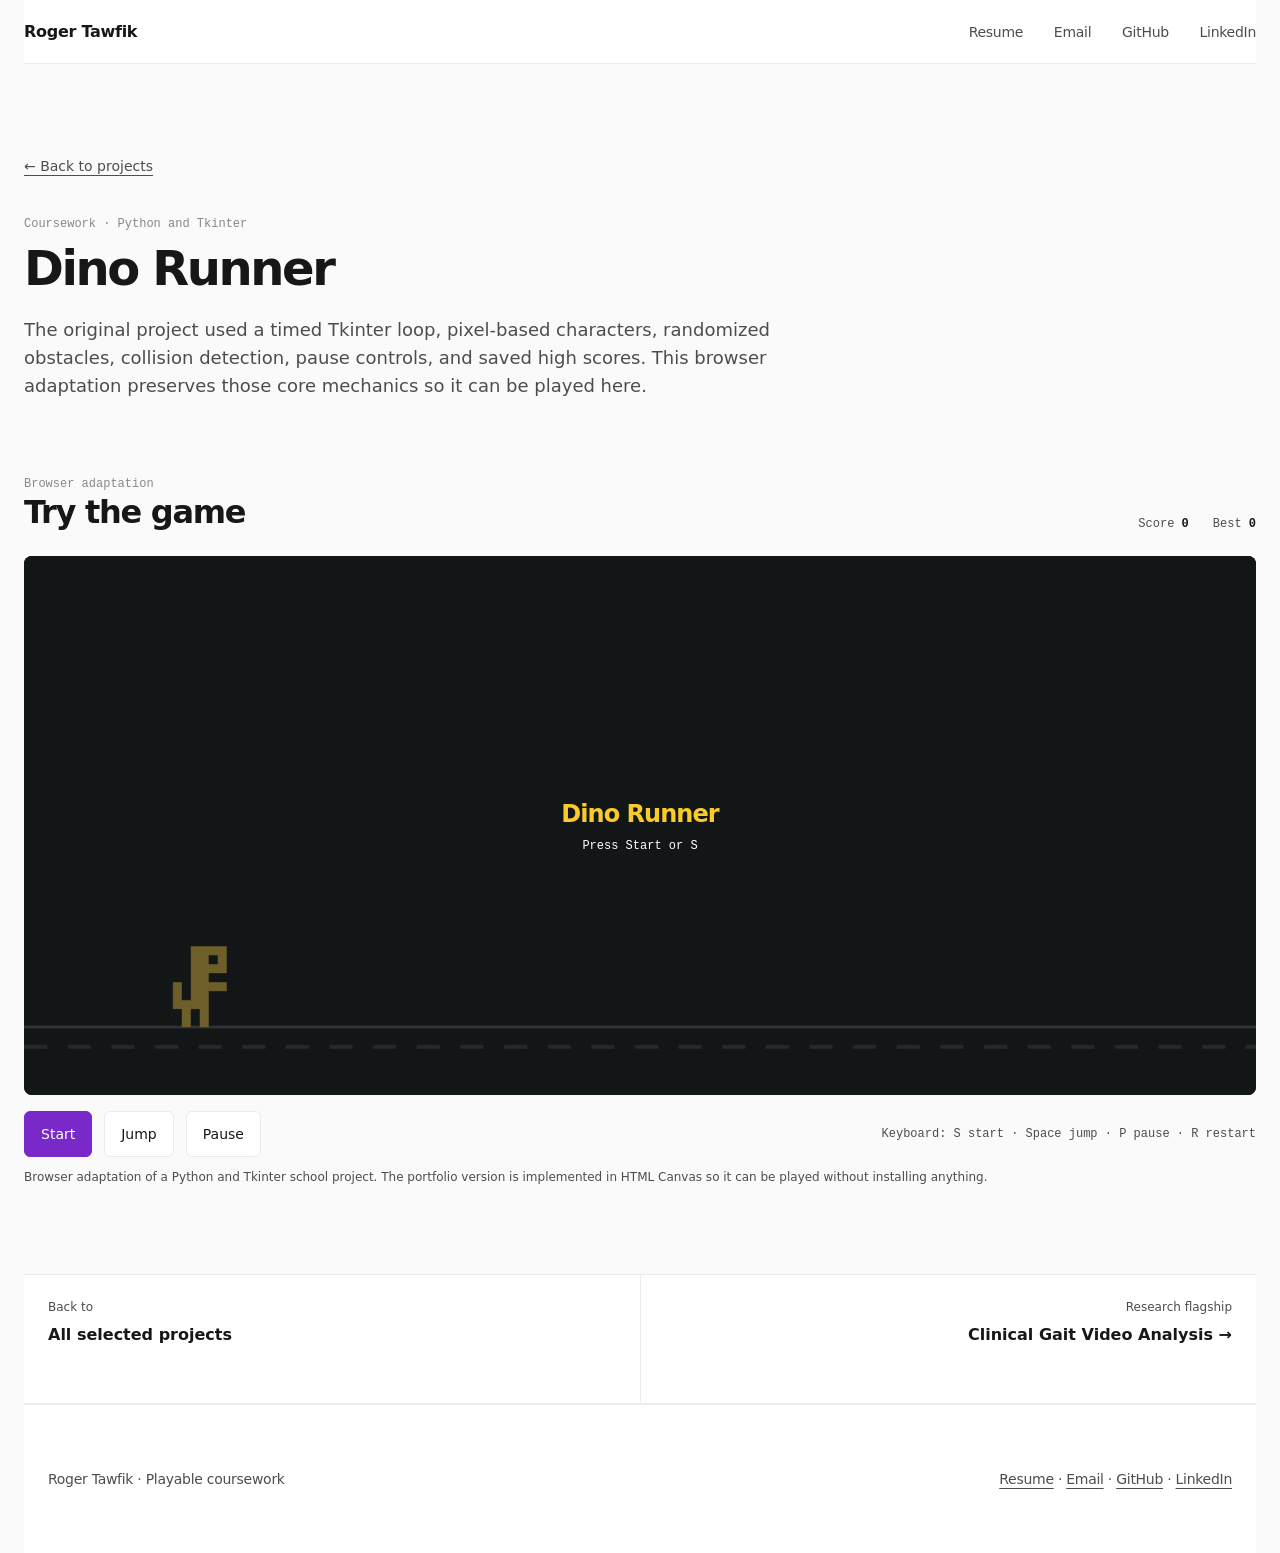
==== commit 2c51dd89: "Polish gait/nutrition case studies, fix sitewide fake-link color and nav - Gait: plain-sentence eyeb" ====
--- a/projects/dino-runner.html
+++ b/projects/dino-runner.html
@@ -5,11 +5,12 @@
     <meta name="viewport" content="width=device-width, initial-scale=1.0, viewport-fit=cover" />
     <meta name="description" content="Playable browser adaptation of Roger Tawfik's Python and Tkinter Dino Runner coursework." />
     <title>Dino Runner | Roger Tawfik</title>
-    <link rel="stylesheet" href="../styles.css?v=20260714b" />
+    <link rel="stylesheet" href="../styles.css?v=20260717a" />
+    <link rel="stylesheet" href="../mobile-nav.css?v=20260717a" />
   </head>
   <body class="portfolio project-page game-page">
     <a class="skip-link" href="#main">Skip to content</a>
-    <header class="site-header"><a class="wordmark" href="../index.html">Roger Tawfik</a><nav aria-label="Primary navigation"><a href="../index.html#work">Work</a><a href="../resume.pdf" download>Resume</a><a href="mailto:tawfikroger@gmail.com">Email</a><a class="nav-secondary" href="https://github.com/rogertawfik">GitHub</a><a class="nav-secondary" href="https://linkedin.com/in/rogertawfik">LinkedIn</a></nav></header>
+    <header class="site-header"><a class="wordmark" href="../index.html">Roger Tawfik</a><nav aria-label="Primary navigation"><a href="../roger-tawfik-resume.pdf" download target="_blank" rel="noopener">Resume</a><a href="mailto:tawfikroger@gmail.com" target="_blank" rel="noopener">Email</a><a class="nav-secondary" href="https://github.com/rogertawfik" target="_blank" rel="noopener">GitHub</a><a class="nav-secondary" href="https://linkedin.com/in/rogertawfik" target="_blank" rel="noopener">LinkedIn</a></nav></header>
     <main id="main">
       <section class="case-header game-header">
         <a class="back" href="../index.html#work">← Back to projects</a>
@@ -34,7 +35,7 @@
       </section>
       <nav class="project-nav" aria-label="Project navigation"><a href="../index.html#work"><span>Back to</span><strong>All selected projects</strong></a><a href="gait-analysis.html"><span>Research flagship</span><strong>Clinical Gait Video Analysis →</strong></a></nav>
     </main>
-    <footer class="site-footer"><span>Roger Tawfik · Playable coursework</span><span><a href="mailto:tawfikroger@gmail.com">Email</a> · <a href="../resume.pdf" download>Résumé</a></span></footer>
+    <footer class="site-footer"><span>Roger Tawfik · Playable coursework</span><span><a href="../roger-tawfik-resume.pdf" download target="_blank" rel="noopener">Resume</a> · <a href="mailto:tawfikroger@gmail.com" target="_blank" rel="noopener">Email</a> · <a href="https://github.com/rogertawfik" target="_blank" rel="noopener">GitHub</a> · <a href="https://linkedin.com/in/rogertawfik" target="_blank" rel="noopener">LinkedIn</a></span></footer>
     <script>
       const canvas = document.querySelector('#game');
       const ctx = canvas.getContext('2d');
--- a/styles.css
+++ b/styles.css
@@ -1,8 +1,3 @@
-@font-face { font-family: "Inter"; src: url("fonts/inter-400.woff2") format("woff2"); font-style: normal; font-weight: 400; font-display: swap; }
-@font-face { font-family: "Inter"; src: url("fonts/inter-500.woff2") format("woff2"); font-style: normal; font-weight: 500; font-display: swap; }
-@font-face { font-family: "Inter"; src: url("fonts/inter-600.woff2") format("woff2"); font-style: normal; font-weight: 600; font-display: swap; }
-@font-face { font-family: "JetBrains Mono"; src: url("fonts/jetbrains-mono-400.woff2") format("woff2"); font-style: normal; font-weight: 400; font-display: swap; }
-
 :root {
   --ink: #171717;
   --body: #4d4d4d;
@@ -20,6 +15,8 @@
   --violet: #7928ca;
   --cyan: #50e3c2;
   --pink: #ff0080;
+  --gait-accent: #ac3138;
+  --trading-accent: #22c55e;
   --develop-start: #007cf0;
   --develop-end: #00dfd8;
   --ship-start: #ff4d4d;
@@ -27,13 +24,6 @@
   --error-deep: #c50000;
   --font-sans: "Inter", "Geist", system-ui, -apple-system, sans-serif;
   --font-mono: "JetBrains Mono", "Geist Mono", ui-monospace, SFMono-Regular, Menlo, Monaco, monospace;
-  --text-caption: .75rem;
-  --text-secondary: .875rem;
-  --text-body: 1rem;
-  --text-lead: 1.125rem;
-  --text-subhead: 1.5rem;
-  --text-section: 2rem;
-  --text-display: 3rem;
   --space-xxs: .25rem;
   --space-xs: .5rem;
   --space-sm: .75rem;
@@ -49,348 +39,1962 @@
   --ease-out: cubic-bezier(.16, 1, .3, 1);
 }
 
-* { box-sizing: border-box; }
-html { scroll-behavior: smooth; scroll-padding-top: var(--space-4xl); }
-body { margin: 0; color: var(--ink); background: var(--soft); font-family: var(--font-sans); font-size: var(--text-body); font-weight: 400; line-height: 1.5; font-kerning: normal; font-feature-settings: "ss01", "ss02"; -webkit-font-smoothing: antialiased; }
-img, video, svg, canvas { max-width: 100%; }
-img { height: auto; }
-a { color: inherit; text-underline-offset: 4px; }
-button, input { font: inherit; }
-h1, h2, h3, p { text-wrap: pretty; }
-h1, h2, h3 { margin: 0; font-weight: 600; text-wrap: balance; }
-h1 { overflow-wrap: anywhere; font-size: var(--text-display); line-height: 1; letter-spacing: -.04em; }
-h2 { font-size: var(--text-section); line-height: 1.25; letter-spacing: -.04em; }
-h3 { font-size: var(--text-subhead); line-height: 1.333; letter-spacing: -.04em; }
-p { line-height: 1.5; }
-
-.skip-link { position: fixed; z-index: 20; left: var(--space-md); top: var(--space-md); translate: 0 -200%; padding: var(--space-sm) var(--space-md); color: var(--on-primary); background: var(--primary); }
-.skip-link:focus { translate: 0; }
-.focus-visible, :focus-visible { outline: 3px solid var(--link); outline-offset: var(--space-xxs); }
-.site-header, main, .site-footer { width: min(1400px, calc(100% - 48px)); margin-inline: auto; }
-.site-header { display: flex; min-height: 64px; flex-wrap: wrap; align-items: center; justify-content: space-between; border-bottom: 1px solid var(--line); background: var(--paper); }
-.wordmark { display: inline-flex; min-height: 44px; align-items: center; font-weight: 600; letter-spacing: -.28px; text-decoration: none; }
-.site-header nav { display: flex; align-items: center; gap: clamp(var(--space-md), 2.4vw, var(--space-xl)); }
-.site-header nav a { display: inline-flex; min-width: 44px; min-height: 44px; align-items: center; justify-content: center; color: var(--body); font-size: .875rem; line-height: 1.25rem; letter-spacing: -.28px; text-decoration: none; }
-.site-header nav a:hover { color: var(--ink); }
-.site-footer { display: flex; justify-content: space-between; gap: var(--space-lg); padding: var(--space-3xl) var(--space-lg) max(var(--space-3xl), env(safe-area-inset-bottom)); border-top: 1px solid var(--line); color: var(--body); background: var(--paper); font-size: .875rem; line-height: 1.25rem; letter-spacing: -.28px; }
-.site-footer a { display: inline-flex; min-width: 44px; min-height: 44px; align-items: center; justify-content: center; }
-.context-line, .project-type, .case-kicker, .fact-label { margin: 0; color: var(--link-deep); font: 400 var(--text-caption)/1rem var(--font-mono); }
-.section-index { margin: 0; color: var(--link-deep); font: 500 var(--text-caption)/1rem var(--font-sans); }
-.text-action, .stage-action { display: inline-flex; min-height: 44px; align-items: center; color: var(--link-deep); font-size: var(--text-secondary); font-weight: 500; line-height: 1.25rem; text-decoration-thickness: 1px; }
-.text-action:hover, .stage-action:hover { color: var(--link-deep); }
-.primary-action { display: inline-flex; width: fit-content; min-height: 48px; align-items: center; gap: var(--space-xs); padding: var(--space-sm) var(--space-md); border-radius: 100px; color: var(--on-primary); background: var(--primary); font-size: .875rem; font-weight: 500; line-height: 1.25rem; text-decoration: none; }
-.primary-action:hover { background: color-mix(in oklch, var(--primary) 90%, var(--paper)); }
-.primary-action.inverse { color: var(--ink); background: var(--paper); }
-.primary-action.inverse:hover { background: var(--soft-2); }
-.text-action.light { color: var(--on-primary); }
-.text-action.light:hover { color: var(--link-soft); }
+* {
+  box-sizing: border-box;
+}
+
+html {
+  scroll-behavior: smooth;
+}
+
+body {
+  margin: 0;
+  color: var(--ink);
+  background: var(--soft);
+  font-family: var(--font-sans);
+  font-size: 1rem;
+  font-weight: 400;
+  line-height: 1.5;
+  -webkit-font-smoothing: antialiased;
+}
+
+img,
+video,
+svg,
+canvas {
+  max-width: 100%;
+}
+
+img {
+  height: auto;
+}
+
+a {
+  color: inherit;
+  text-underline-offset: 4px;
+}
+
+button,
+input {
+  font: inherit;
+}
+
+h1,
+h2,
+h3,
+p {
+  text-wrap: pretty;
+}
+
+h1,
+h2,
+h3 {
+  margin: 0;
+  font-weight: 600;
+  text-wrap: balance;
+}
+
+h1 {
+  font-size: 3rem;
+  line-height: 1;
+  letter-spacing: -2.4px;
+}
+
+h2 {
+  font-size: 2rem;
+  line-height: 1.25;
+  letter-spacing: -1.28px;
+}
+
+h3 {
+  font-size: 1.5rem;
+  line-height: 1.333;
+  letter-spacing: -.96px;
+}
+
+p {
+  line-height: 1.5;
+}
+
+.skip-link {
+  position: fixed;
+  z-index: 20;
+  left: var(--space-md);
+  top: var(--space-md);
+  translate: 0 -200%;
+  padding: var(--space-sm) var(--space-md);
+  color: var(--on-primary);
+  background: var(--primary);
+}
+
+.skip-link:focus {
+  translate: 0;
+}
+
+.focus-visible,
+:focus-visible {
+  outline: 3px solid var(--link);
+  outline-offset: var(--space-xxs);
+}
+
+.site-header,
+main,
+.site-footer {
+  width: min(1400px, calc(100% - 48px));
+  margin-inline: auto;
+}
+
+.site-header {
+  display: flex;
+  min-height: 64px;
+  align-items: center;
+  justify-content: space-between;
+  border-bottom: 1px solid var(--line);
+  background: var(--paper);
+}
+
+.wordmark {
+  font-weight: 600;
+  letter-spacing: -.28px;
+  text-decoration: none;
+}
+
+.site-header nav {
+  display: flex;
+  align-items: center;
+  gap: clamp(var(--space-md), 2.4vw, var(--space-xl));
+}
+
+.site-header nav a {
+  display: inline-flex;
+  min-height: 44px;
+  align-items: center;
+  color: var(--body);
+  font-size: .875rem;
+  line-height: 1.25rem;
+  letter-spacing: -.28px;
+  text-decoration: none;
+}
+
+.site-header nav a:hover {
+  color: var(--ink);
+}
+
+.site-footer {
+  display: flex;
+  justify-content: space-between;
+  gap: var(--space-lg);
+  padding: var(--space-4xl) var(--space-lg);
+  border-top: 1px solid var(--line);
+  color: var(--body);
+  background: var(--paper);
+  font-size: .875rem;
+  line-height: 1.25rem;
+  letter-spacing: -.28px;
+}
+
+.context-line,
+.section-index,
+.project-type,
+.case-kicker,
+.fact-label {
+  margin: 0;
+  color: var(--muted);
+  font: 400 .75rem/1rem var(--font-mono);
+}
+
+.text-action,
+.stage-action {
+  color: var(--link);
+  font-size: .875rem;
+  font-weight: 500;
+  line-height: 1.25rem;
+  text-decoration-thickness: 1px;
+}
+
+.text-action:hover,
+.stage-action:hover {
+  color: var(--link-deep);
+}
 
 /* Home */
-.home-intro { display: grid; grid-template-columns: 1.12fr .88fr; column-gap: clamp(var(--space-xl), 7vw, var(--space-6xl)); row-gap: 0; padding: clamp(var(--space-3xl), 6vw, var(--space-5xl)) 0 0; }
-.intro-heading h1 { margin-top: var(--space-md); }
-.intro-copy { align-self: end; padding-bottom: var(--space-sm); }
-.intro-copy > p { max-width: 70ch; margin: 0; color: var(--body); }
-.intro-copy .intro-lead { max-width: 25ch; margin-bottom: var(--space-sm); color: var(--ink); font-size: var(--text-subhead); font-weight: 600; line-height: 2rem; letter-spacing: -.04em; }
-.intro-actions, .stage-actions { display: flex; flex-wrap: wrap; gap: var(--space-md) var(--space-lg); margin-top: var(--space-lg); }
-.evidence-rail { display: grid; grid-column: 1 / -1; grid-template-columns: repeat(3, 1fr); margin: clamp(var(--space-lg), 3vw, var(--space-2xl)) 0 0; border-block: 1px solid var(--line); }
-.evidence-rail > div { padding: var(--space-lg) var(--space-lg) var(--space-lg) 0; }
-.evidence-rail > div + div { padding-left: var(--space-lg); border-left: 1px solid var(--line); }
-.evidence-rail dt { display: flex; min-height: 32px; align-items: center; gap: var(--space-sm); color: var(--link-deep); font-size: var(--text-caption); font-weight: 500; line-height: 1rem; }
-.evidence-rail dt img { width: 38px; height: 30px; object-fit: contain; }
-.evidence-rail dd { margin: var(--space-xs) 0 0; font-size: .875rem; font-weight: 500; line-height: 1.25rem; }
-.current-work-list a { display: block; width: fit-content; color: inherit; text-decoration-color: var(--line-strong); text-underline-offset: 3px; }
-.current-work-list a + a { margin-top: var(--space-xxs); }
-.evidence-rail small { display: block; margin-top: var(--space-xxs); color: var(--body); font-size: .75rem; line-height: 1rem; }
-
-.work { padding: clamp(var(--space-3xl), 6vw, var(--space-4xl)) 0; }
-.section-heading { margin-bottom: clamp(var(--space-lg), 3vw, var(--space-xl)); }
-.section-heading h2 { max-width: 780px; margin-top: var(--space-sm); }
-.project-stage { display: grid; min-height: 520px; overflow: hidden; border: 1px solid var(--line-strong); border-radius: 12px; }
-.project-stage + .project-stage { margin-top: clamp(var(--space-xl), 3vw, var(--space-3xl)); }
-.stage-copy { display: flex; flex-direction: column; justify-content: center; padding: clamp(var(--space-lg), 4vw, var(--space-3xl)); }
-.stage-copy h3 { max-width: 16ch; margin-top: var(--space-sm); }
-.project-summary { max-width: 70ch; margin: var(--space-lg) 0 0; color: var(--body); }
-.project-proof { display: grid; gap: var(--space-sm); margin: var(--space-lg) 0; }
-.project-proof > div { display: grid; grid-template-columns: 6rem 1fr; gap: var(--space-md); padding-top: var(--space-sm); border-top: 1px solid var(--line); }
-.project-proof dt { color: var(--body); font-size: .75rem; line-height: 1rem; }
-.project-proof dd { margin: 0; font-size: .875rem; font-weight: 500; line-height: 1.25rem; }
-.stage-action { width: fit-content; }
-.stage-action.secondary { color: var(--body); }
-.stage-media { position: relative; min-width: 0; }
-.stage-gait { grid-template-columns: .8fr 1.2fr; color: var(--on-primary); background: var(--primary); }
-.stage-gait .project-type { color: var(--cyan); }
-.stage-gait .project-summary, .stage-gait .project-proof dt { color: var(--soft-2); }
-.stage-gait .project-proof > div { border-color: rgb(255 255 255 / 20%); }
-.research-credit { display: flex; width: fit-content; min-height: 44px; align-items: center; gap: var(--space-sm); margin-top: var(--space-md); color: var(--on-primary); font-size: .75rem; line-height: 1rem; text-decoration-color: rgb(255 255 255 / 48%); }
-.research-credit img { width: 38px; height: 30px; padding: var(--space-xxs); border-radius: 4px; background: var(--paper); object-fit: contain; }
-.research-credit span, .research-credit strong { display: block; }
-.research-credit strong { color: var(--on-primary); font-size: .75rem; }
-.gait-media { display: grid; min-height: 520px; place-items: center; padding: clamp(var(--space-lg), 4vw, var(--space-3xl)); background: var(--soft-2); }
-.gait-media video { display: block; width: 100%; border-radius: 8px; }
-
-.stage-nutrition { grid-template-columns: 1.05fr .95fr; background: var(--paper); }
-.nutrition-visual { position: relative; display: grid; grid-template-columns: 1fr .8fr; gap: var(--space-lg); align-items: center; padding: clamp(var(--space-xl), 5vw, var(--space-4xl)); background: linear-gradient(135deg, var(--develop-start), var(--develop-end) 28%, var(--violet) 52%, var(--pink) 70%, var(--ship-start) 84%, var(--ship-end)); }
-.phone-shell { width: min(100%, 220px); justify-self: center; overflow: hidden; border: 8px solid var(--primary); border-radius: 16px; background: var(--paper); box-shadow: 0 2px 2px rgb(0 0 0 / 10%), 0 8px 16px -4px rgb(0 0 0 / 10%); }
-.phone-shell img { display: block; width: 100%; }
-.nutrition-note { padding: var(--space-lg); border-radius: 12px; color: var(--on-primary); background: var(--primary); }
-.nutrition-note span, .nutrition-note strong, .nutrition-note small { display: block; }
-.nutrition-note span { color: var(--cyan); font: 400 .75rem/1rem var(--font-mono); }
-.nutrition-note strong { margin-top: var(--space-md); font-size: var(--text-subhead); line-height: 2rem; letter-spacing: -.04em; }
-.nutrition-note small { margin-top: var(--space-sm); color: var(--soft-2); font-size: var(--text-caption); line-height: 1rem; }
-
-.supporting-work { display: grid; grid-template-columns: 1.18fr .82fr; gap: clamp(var(--space-md), 2vw, var(--space-xl)); margin-top: clamp(var(--space-xl), 3vw, var(--space-2xl)); }
-.support-project { overflow: hidden; border: 1px solid var(--line-strong); border-radius: 12px; }
-.support-visual { position: relative; }
-.support-copy { padding: clamp(var(--space-lg), 3.5vw, var(--space-2xl)); }
-.support-copy h3 { margin-top: var(--space-sm); font-size: var(--text-subhead); line-height: 2rem; letter-spacing: -.04em; }
-.support-copy p:not(.project-type) { max-width: 50ch; margin: var(--space-md) 0 var(--space-lg); color: var(--body); }
-.gym-project { background: var(--paper); }
-.gym-frames { min-height: 330px; background: var(--primary); }
-.gym-frames img { display: block; width: 100%; height: 100%; min-height: 330px; object-fit: cover; }
-.hud-label { position: absolute; left: var(--space-md); top: var(--space-md); padding: var(--space-sm); color: var(--cyan); background: rgb(0 0 0 / 72%); font: 400 .75rem/1rem var(--font-mono); }
-.trading-project { display: flex; flex-direction: column; color: var(--on-primary); background: var(--primary); }
-.trading-project .support-copy { flex: 1; }
-.trading-project .project-type { color: var(--cyan); }
-.trading-project .support-copy p:not(.project-type) { color: var(--soft-2); }
-.stage-action.light { color: var(--on-primary); }
-.trading-chart { margin: 0 var(--space-lg) var(--space-lg); overflow: hidden; border-radius: 8px; }
-.trading-chart img { display: block; width: 100%; aspect-ratio: 1.5; object-fit: cover; }
-.trading-chart span { position: absolute; left: var(--space-sm); bottom: var(--space-sm); padding: var(--space-xs) var(--space-sm); color: var(--on-primary); background: rgb(0 0 0 / 78%); font: 400 .75rem/1rem var(--font-mono); }
-
-.coursework { padding: 0 0 clamp(var(--space-3xl), 5vw, var(--space-4xl)); }
-.coursework-heading { margin-bottom: var(--space-lg); }
-.coursework-heading h2 { max-width: 760px; }
-.coursework-list { display: grid; grid-template-columns: 1fr 1fr; border-block: 1px solid var(--line); }
-.coursework-item { display: grid; grid-template-columns: minmax(180px, .7fr) 1.3fr; gap: var(--space-lg); align-items: start; padding: var(--space-lg); color: inherit; text-decoration: none; }
-.coursework-item + .coursework-item { border-left: 1px solid var(--line); }
-.coursework-item h3 { margin-top: var(--space-xs); font-size: 1.25rem; line-height: 1.75rem; letter-spacing: -.6px; }
-.coursework-item > p { max-width: 48ch; margin: 0; color: var(--body); }
-.coursework-item .stage-action { grid-column: 2; }
+.home-intro {
+  display: grid;
+  grid-template-columns: 1.12fr .88fr;
+  column-gap: clamp(var(--space-xl), 7vw, var(--space-6xl));
+  row-gap: 0;
+  padding: clamp(var(--space-4xl), 9vw, var(--space-section)) 0 0;
+}
+
+.intro-heading h1 {
+  margin-top: var(--space-md);
+}
+
+.intro-copy {
+  align-self: end;
+  padding-bottom: var(--space-sm);
+}
+
+.intro-copy>p {
+  max-width: 70ch;
+  margin: 0;
+  color: var(--body);
+}
+
+.intro-copy .intro-lead {
+  max-width: 25ch;
+  margin-bottom: var(--space-sm);
+  color: var(--ink);
+  font-size: 1.5rem;
+  font-weight: 600;
+  line-height: 2rem;
+  letter-spacing: -.96px;
+}
+
+.intro-actions,
+.stage-actions {
+  display: flex;
+  flex-wrap: wrap;
+  gap: var(--space-md) var(--space-lg);
+  margin-top: var(--space-lg);
+}
+
+.evidence-rail {
+  display: grid;
+  grid-column: 1 / -1;
+  grid-template-columns: repeat(3, 1fr);
+  margin: clamp(var(--space-lg), 3vw, var(--space-2xl)) 0 0;
+  border-block: 1px solid var(--line);
+}
+
+.evidence-rail>div {
+  padding: var(--space-lg) var(--space-lg) var(--space-lg) 0;
+}
+
+.evidence-rail>div+div {
+  padding-left: var(--space-lg);
+  border-left: 1px solid var(--line);
+}
+
+.evidence-rail dt {
+  display: flex;
+  min-height: 32px;
+  align-items: center;
+  gap: var(--space-sm);
+  color: var(--muted);
+  font-size: .75rem;
+  font-weight: 500;
+  line-height: 1rem;
+}
+
+.evidence-rail dt img {
+  width: 38px;
+  height: 30px;
+  object-fit: contain;
+}
+
+.evidence-rail dd {
+  margin: var(--space-xs) 0 0;
+  font-size: .875rem;
+  font-weight: 500;
+  line-height: 1.25rem;
+}
+
+.current-work-list span {
+  display: block;
+}
+
+.current-work-list span+span {
+  margin-top: var(--space-xxs);
+}
+
+.evidence-rail small {
+  display: block;
+  margin-top: var(--space-xxs);
+  color: var(--body);
+  font-size: .75rem;
+  line-height: 1rem;
+}
+
+.work {
+  padding: clamp(var(--space-5xl), 10vw, var(--space-6xl)) 0;
+}
+
+.section-heading {
+  display: grid;
+  grid-template-columns: 1.1fr .9fr;
+  gap: var(--space-3xl);
+  align-items: end;
+  margin-bottom: clamp(var(--space-xl), 5vw, var(--space-4xl));
+}
+
+.section-heading h2 {
+  max-width: 780px;
+  margin-top: var(--space-sm);
+}
+
+.section-heading>p {
+  max-width: 48ch;
+  margin: 0 0 var(--space-xs);
+  color: var(--body);
+}
+
+.project-stage {
+  display: grid;
+  min-height: 610px;
+  overflow: hidden;
+  border-radius: 12px;
+}
+
+.project-stage+.project-stage {
+  margin-top: clamp(var(--space-xl), 5vw, var(--space-4xl));
+}
+
+.stage-copy {
+  display: flex;
+  flex-direction: column;
+  justify-content: center;
+  padding: clamp(var(--space-xl), 5vw, var(--space-4xl));
+}
+
+.stage-copy h3 {
+  max-width: 16ch;
+  margin-top: var(--space-sm);
+}
+
+.project-summary {
+  max-width: 70ch;
+  margin: var(--space-lg) 0 0;
+  color: var(--body);
+}
+
+.project-proof {
+  display: grid;
+  gap: var(--space-sm);
+  margin: var(--space-xl) 0;
+}
+
+.project-proof>div {
+  display: grid;
+  grid-template-columns: 6rem 1fr;
+  gap: var(--space-md);
+  padding-top: var(--space-sm);
+  border-top: 1px solid var(--line);
+}
+
+.project-proof dt {
+  color: var(--body);
+  font-size: .75rem;
+  line-height: 1rem;
+}
+
+.project-proof dd {
+  margin: 0;
+  font-size: .875rem;
+  font-weight: 500;
+  line-height: 1.25rem;
+}
+
+.stage-action {
+  width: fit-content;
+}
+
+.stage-action.secondary {
+  color: var(--body);
+}
+
+.stage-media {
+  position: relative;
+  min-width: 0;
+}
+
+.stage-gait {
+  grid-template-columns: .8fr 1.2fr;
+  color: var(--on-primary);
+  background: var(--primary);
+}
+
+.stage-gait .project-type {
+  color: var(--gait-accent);
+}
+
+.stage-gait .project-summary,
+.stage-gait .project-proof dt {
+  color: var(--soft-2);
+}
+
+.stage-gait .project-proof>div {
+  border-color: rgb(255 255 255 / 20%);
+}
+
+.research-credit {
+  display: flex;
+  width: fit-content;
+  align-items: center;
+  gap: var(--space-sm);
+  margin-top: var(--space-md);
+  color: var(--on-primary);
+  font-size: .75rem;
+  line-height: 1rem;
+  text-decoration-color: rgb(255 255 255 / 48%);
+}
+
+.research-credit img {
+  width: 38px;
+  height: 30px;
+  padding: var(--space-xxs);
+  border-radius: 4px;
+  background: var(--paper);
+  object-fit: contain;
+}
+
+.research-credit span,
+.research-credit strong {
+  display: block;
+}
+
+.research-credit strong {
+  color: var(--on-primary);
+  font-size: .75rem;
+}
+
+.gait-media {
+  display: grid;
+  min-height: 610px;
+  place-items: center;
+  padding: clamp(var(--space-lg), 4vw, var(--space-3xl));
+  background: var(--soft-2);
+}
+
+.gait-media video {
+  display: block;
+  width: 100%;
+  border-radius: 8px;
+}
+
+.stage-nutrition {
+  grid-template-columns: 1.05fr .95fr;
+  background: var(--paper);
+  box-shadow: inset 0 0 0 1px rgb(0 0 0 / 8%);
+}
+
+.nutrition-visual {
+  position: relative;
+  display: grid;
+  grid-template-columns: 1fr .8fr;
+  gap: var(--space-lg);
+  align-items: center;
+  padding: clamp(var(--space-xl), 5vw, var(--space-4xl));
+  background: linear-gradient(135deg, var(--develop-start), var(--develop-end) 28%, var(--violet) 52%, var(--pink) 70%, var(--ship-start) 84%, var(--ship-end));
+}
+
+.phone-shell {
+  width: min(100%, 300px);
+  justify-self: center;
+  overflow: hidden;
+  border: 8px solid var(--primary);
+  border-radius: 16px;
+  background: var(--paper);
+  box-shadow: 0 2px 2px rgb(0 0 0 / 10%), 0 8px 16px -4px rgb(0 0 0 / 10%);
+}
+
+.phone-shell img {
+  display: block;
+  width: 100%;
+}
+
+.nutrition-note {
+  color: var(--on-primary);
+}
+
+.nutrition-note span,
+.nutrition-note strong,
+.nutrition-note small {
+  display: block;
+}
+
+.nutrition-note span {
+  font: 400 .75rem/1rem var(--font-mono);
+}
+
+.nutrition-note strong {
+  margin-top: var(--space-md);
+  font-size: 1.5rem;
+  line-height: 2rem;
+  letter-spacing: -.96px;
+}
+
+.nutrition-note small {
+  margin-top: var(--space-sm);
+  line-height: 1rem;
+}
+
+.supporting-work {
+  display: grid;
+  grid-template-columns: 1.18fr .82fr;
+  gap: clamp(var(--space-lg), 3vw, var(--space-2xl));
+  margin-top: clamp(var(--space-xl), 5vw, var(--space-4xl));
+}
+
+.support-project {
+  overflow: hidden;
+  border-radius: 12px;
+}
+
+.support-visual {
+  position: relative;
+}
+
+.support-copy {
+  padding: clamp(var(--space-lg), 3.5vw, var(--space-2xl));
+}
+
+.support-copy h3 {
+  margin-top: var(--space-sm);
+  font-size: 1.5rem;
+  line-height: 2rem;
+  letter-spacing: -.96px;
+}
+
+.support-copy p:not(.project-type) {
+  max-width: 50ch;
+  margin: var(--space-md) 0 var(--space-lg);
+  color: var(--body);
+}
+
+.gym-project {
+  background: var(--paper);
+  box-shadow: inset 0 0 0 1px rgb(0 0 0 / 8%);
+}
+
+.gym-frames {
+  min-height: 330px;
+  background: var(--primary);
+}
+
+.gym-frames img {
+  display: block;
+  width: 100%;
+  height: 100%;
+  min-height: 330px;
+  object-fit: cover;
+}
+
+.hud-label {
+  position: absolute;
+  left: var(--space-md);
+  top: var(--space-md);
+  padding: var(--space-sm);
+  color: var(--cyan);
+  background: rgb(0 0 0 / 72%);
+  font: 400 .75rem/1rem var(--font-mono);
+}
+
+.trading-project {
+  display: flex;
+  flex-direction: column;
+  color: var(--on-primary);
+  background: var(--primary);
+}
+
+.trading-project .support-copy {
+  flex: 1;
+}
+
+.trading-project .project-type {
+  color: var(--trading-accent);
+}
+
+.trading-project .support-copy p:not(.project-type) {
+  color: var(--soft-2);
+}
+
+.stage-action.light {
+  color: var(--on-primary);
+}
+
+.trading-chart {
+  margin: 0 var(--space-lg) var(--space-lg);
+  overflow: hidden;
+  border-radius: 8px;
+}
+
+.trading-chart img {
+  display: block;
+  width: 100%;
+  aspect-ratio: 1.5;
+  object-fit: cover;
+}
+
+.trading-chart span {
+  position: absolute;
+  left: var(--space-sm);
+  bottom: var(--space-sm);
+  padding: var(--space-xs) var(--space-sm);
+  color: var(--on-primary);
+  background: rgb(0 0 0 / 78%);
+  font: 400 .75rem/1rem var(--font-mono);
+}
+
+.coursework {
+  padding: 0 0 clamp(var(--space-5xl), 10vw, var(--space-6xl));
+}
+
+.coursework-heading {
+  margin-bottom: var(--space-xl);
+}
+
+.coursework-heading h2 {
+  max-width: 760px;
+  margin-top: var(--space-sm);
+}
+
+.coursework-grid {
+  display: grid;
+  grid-template-columns: 1.08fr .92fr;
+  gap: var(--space-lg);
+}
+
+.mesh-course,
+.dino-course {
+  min-height: 430px;
+  border-radius: 12px;
+}
+
+.mesh-course {
+  display: grid;
+  grid-template-columns: .85fr 1.15fr;
+  align-items: center;
+  overflow: hidden;
+  background: var(--soft-2);
+  box-shadow: inset 0 0 0 1px rgb(0 0 0 / 8%);
+}
+
+.mesh-copy {
+  padding: var(--space-xl);
+}
+
+.mesh-copy h3,
+.dino-course h3 {
+  margin-top: var(--space-sm);
+  font-size: 1.5rem;
+  line-height: 2rem;
+  letter-spacing: -.96px;
+}
+
+.mesh-copy p {
+  color: var(--body);
+}
+
+.mesh-copy small {
+  display: block;
+  color: var(--body);
+  font-size: .75rem;
+  line-height: 1rem;
+}
+
+.mesh-graph {
+  width: 100%;
+  padding: var(--space-md);
+}
+
+.mesh-edges path {
+  fill: none;
+  stroke: var(--line-strong);
+  stroke-width: 2;
+}
+
+.mesh-edges .active-path {
+  stroke: var(--link);
+  stroke-width: 5;
+  stroke-linecap: round;
+}
+
+.mesh-nodes circle {
+  fill: var(--paper);
+  stroke: var(--link);
+  stroke-width: 3;
+}
+
+.mesh-nodes text {
+  fill: var(--ink);
+  text-anchor: middle;
+  dominant-baseline: middle;
+  font: 400 10px var(--font-mono);
+}
+
+.mesh-weights text {
+  fill: var(--body);
+  font: 400 9px var(--font-mono);
+}
+
+.dino-course {
+  display: grid;
+  grid-template-rows: auto 1fr;
+  overflow: hidden;
+  color: var(--on-primary);
+  background: var(--primary);
+  text-decoration: none;
+}
+
+.dino-course>div {
+  padding: var(--space-xl);
+}
+
+.dino-course .project-type {
+  color: var(--ship-end);
+}
+
+.dino-course p:not(.project-type) {
+  color: var(--soft-2);
+}
+
+.dino-course img {
+  display: block;
+  width: 100%;
+  height: 100%;
+  min-height: 210px;
+  object-fit: cover;
+}
+
 /* Case studies */
-.project-page main { display: block; }
-.case-header { padding: clamp(var(--space-xl), 5vw, var(--space-4xl)) 0 0; }
-.back { display: inline-flex; min-height: 44px; align-items: center; margin-bottom: var(--space-lg); color: var(--body); font-size: .875rem; line-height: 1.25rem; }
-.case-header h1 { max-width: 1000px; margin-top: var(--space-sm); }
-.case-intro { max-width: 70ch; margin: var(--space-lg) 0 0; color: var(--body); font-size: var(--text-lead); line-height: 1.75rem; }
-.case-actions { display: flex; flex-wrap: wrap; gap: var(--space-md) var(--space-lg); margin-top: var(--space-lg); }
-.case-facts { display: grid; grid-template-columns: .8fr 1fr 1.4fr .9fr; margin-top: clamp(var(--space-xl), 3vw, var(--space-2xl)); border-block: 1px solid var(--line); }
-.case-facts > div { padding: var(--space-md) var(--space-lg) var(--space-md) 0; }
-.case-facts > div + div { padding-left: var(--space-lg); border-left: 1px solid var(--line); }
-.case-facts dt { color: var(--link-deep); font: 400 var(--text-caption)/1rem var(--font-mono); }
-.case-facts dd { margin: var(--space-xs) 0 0; font-size: .875rem; font-weight: 500; line-height: 1.25rem; }
-.case-jumps { position: sticky; z-index: 10; top: 0; display: flex; overflow-x: auto; align-items: center; gap: var(--space-xs); padding: var(--space-xs) 0; border-bottom: 1px solid var(--line); background: var(--soft); scrollbar-width: thin; }
-.case-jumps span { flex: 0 0 auto; margin-right: var(--space-xs); color: var(--body); font-size: .75rem; font-weight: 500; }
-.case-jumps a { display: inline-flex; flex: 0 0 auto; min-height: 44px; align-items: center; padding-inline: var(--space-sm); color: var(--body); font-size: .875rem; text-decoration: none; }
-.case-jumps a:hover { color: var(--ink); background: var(--soft-2); }
-.case-section { padding: clamp(var(--space-xl), 4vw, var(--space-3xl)) 0; border-bottom: 1px solid var(--line); }
-.case-section-heading { margin-bottom: var(--space-lg); }
-.case-section-heading h2 { max-width: 760px; margin-top: var(--space-sm); }
-.ownership-map { display: grid; grid-template-columns: repeat(4, 1fr); border-block: 1px solid var(--line); }
-.ownership-map article { padding: var(--space-lg); }
-.ownership-map article + article { border-left: 1px solid var(--line); }
-.ownership-map span { color: var(--link-deep); font-size: var(--text-caption); font-weight: 500; line-height: 1rem; }
-.ownership-map h3 { margin-top: var(--space-lg); font-size: 1.25rem; line-height: 1.75rem; letter-spacing: -.6px; }
-.ownership-map p { margin: var(--space-sm) 0 0; color: var(--body); font-size: var(--text-body); line-height: 1.5rem; }
-.project-nav { display: grid; grid-template-columns: 1fr 1fr; gap: 1px; margin: 0; background: var(--line); border-bottom: 1px solid var(--line); }
-.project-nav a { min-height: 96px; padding: var(--space-lg); background: var(--paper); text-decoration: none; }
-.project-nav a:last-child { text-align: right; }
-.project-nav span, .project-nav strong { display: block; }
-.project-nav span { color: var(--body); font-size: .75rem; line-height: 1rem; }
-.project-nav strong { margin-top: var(--space-xs); }
-.concept-note { display: grid; grid-template-columns: 140px 1fr; gap: var(--space-md); margin-top: var(--space-lg); padding: var(--space-md); background: var(--soft); }
-.concept-note strong { color: var(--link-deep); font-size: var(--text-caption); }
-.concept-note p { max-width: 70ch; margin: 0; color: var(--body); font-size: var(--text-body); line-height: 1.5rem; }
+.project-page main {
+  display: block;
+}
+
+.case-header {
+  padding: clamp(var(--space-3xl), 7vw, var(--space-5xl)) 0 0;
+}
+
+.back {
+  display: inline-block;
+  margin-bottom: var(--space-2xl);
+  color: var(--body);
+  font-size: .875rem;
+  line-height: 1.25rem;
+}
+
+.case-header h1 {
+  max-width: 1000px;
+  margin-top: var(--space-sm);
+}
+
+.case-intro {
+  max-width: 70ch;
+  margin: var(--space-lg) 0 0;
+  color: var(--body);
+  font-size: 1.125rem;
+  line-height: 1.75rem;
+}
+
+.case-actions {
+  display: flex;
+  flex-wrap: wrap;
+  gap: var(--space-md) var(--space-lg);
+  margin-top: var(--space-lg);
+}
+
+.case-facts {
+  display: grid;
+  grid-template-columns: .8fr 1fr 1.4fr .9fr;
+  margin-top: clamp(var(--space-2xl), 5vw, var(--space-4xl));
+  border-block: 1px solid var(--line);
+}
+
+.case-facts>div {
+  padding: var(--space-md) var(--space-lg) var(--space-md) 0;
+}
+
+.case-facts>div+div {
+  padding-left: var(--space-lg);
+  border-left: 1px solid var(--line);
+}
+
+.case-facts dt {
+  color: var(--muted);
+  font: 400 .75rem/1rem var(--font-mono);
+}
+
+.case-facts dd {
+  margin: var(--space-xs) 0 0;
+  font-size: .875rem;
+  font-weight: 500;
+  line-height: 1.25rem;
+}
+
+.case-section {
+  padding: clamp(var(--space-3xl), 6vw, var(--space-5xl)) 0;
+  border-bottom: 1px solid var(--line);
+}
+
+.case-section-heading {
+  display: grid;
+  grid-template-columns: 1.1fr .9fr;
+  gap: var(--space-3xl);
+  align-items: end;
+  margin-bottom: var(--space-xl);
+}
+
+.case-section-heading h2 {
+  max-width: 760px;
+  margin-top: var(--space-sm);
+}
+
+.case-section-heading>p {
+  max-width: 46ch;
+  margin: 0 0 var(--space-xxs);
+  color: var(--body);
+}
+
+.ownership-map {
+  display: grid;
+  grid-template-columns: repeat(4, 1fr);
+  border-block: 1px solid var(--line);
+}
+
+.ownership-map article {
+  padding: var(--space-lg);
+}
+
+.ownership-map article+article {
+  border-left: 1px solid var(--line);
+}
+
+.ownership-map span {
+  color: var(--link);
+  font-size: .75rem;
+  font-weight: 500;
+  line-height: 1rem;
+}
+
+.ownership-map h3 {
+  margin-top: var(--space-2xl);
+  font-size: 1.25rem;
+  line-height: 1.75rem;
+  letter-spacing: -.6px;
+}
+
+.ownership-map p {
+  margin: var(--space-sm) 0 0;
+  color: var(--body);
+  font-size: .875rem;
+  line-height: 1.25rem;
+}
+
+.project-nav {
+  display: grid;
+  grid-template-columns: 1fr 1fr;
+  gap: 1px;
+  margin: 0;
+  background: var(--line);
+  border-bottom: 1px solid var(--line);
+}
+
+.project-nav a {
+  min-height: 128px;
+  padding: var(--space-lg);
+  background: var(--paper);
+  text-decoration: none;
+}
+
+.project-nav a:last-child {
+  text-align: right;
+}
+
+.project-nav span,
+.project-nav strong {
+  display: block;
+}
+
+.project-nav span {
+  color: var(--body);
+  font-size: .75rem;
+  line-height: 1rem;
+}
+
+.project-nav strong {
+  margin-top: var(--space-xs);
+}
+
+.privacy-note,
+.concept-note {
+  display: grid;
+  grid-template-columns: 170px 1fr;
+  gap: var(--space-lg);
+  padding: var(--space-lg);
+  background: var(--soft);
+}
+
+.privacy-note strong,
+.concept-note strong {
+  color: var(--muted);
+  font-size: .75rem;
+}
+
+.privacy-note p,
+.concept-note p {
+  max-width: 70ch;
+  margin: 0;
+  color: var(--body);
+  font-size: .875rem;
+  line-height: 1.25rem;
+}
 
 /* Gait */
-.gait-page .case-kicker, .gait-page .case-facts dt { color: var(--violet); }
-.research-affiliation { display: flex; width: fit-content; align-items: center; gap: var(--space-md); margin: var(--space-lg) 0 0; padding: var(--space-sm) var(--space-md); border: 1px solid var(--line); border-radius: 8px; background: var(--soft); text-decoration: none; }
-.research-affiliation img { width: 42px; height: 34px; object-fit: contain; }
-.research-affiliation span, .research-affiliation strong { display: block; }
-.research-affiliation span { color: var(--body); font-size: .75rem; line-height: 1rem; }
-.research-affiliation strong { color: var(--ink); font-size: .875rem; line-height: 1.25rem; }
-.gait-workbench { display: grid; grid-template-columns: 1.35fr .65fr; gap: var(--space-lg); }
-.qc-stage { position: relative; min-height: 410px; overflow: hidden; border-radius: 8px; background: linear-gradient(var(--primary) 0 66%, var(--body) 66%); }
-.walk-zone { position: absolute; inset: 8% 21% 7%; border: 2px dashed rgb(80 227 194 / 55%); }
-.synthetic-tag { position: absolute; z-index: 3; left: var(--space-md); top: var(--space-md); padding: var(--space-xs) var(--space-sm); color: var(--on-primary); background: rgb(23 23 23 / 82%); font: 400 .75rem/1rem var(--font-mono); }
-.synthetic-person { position: absolute; left: 50%; top: 18%; width: 150px; height: 330px; translate: -50% 0; transition: left .25s var(--ease-out); }
-.synthetic-person i { position: absolute; display: block; background: var(--link); box-shadow: 0 0 0 3px rgb(255 255 255 / 28%); }
-.synthetic-person .head { left: 55px; width: 42px; height: 42px; border-radius: 50%; }
-.synthetic-person .torso { left: 70px; top: 48px; width: 13px; height: 118px; rotate: -5deg; }
-.synthetic-person .arm, .synthetic-person .leg { left: 72px; width: 11px; border-radius: 9px; transform-origin: top; }
-.synthetic-person .arm { top: 62px; height: 104px; }
-.synthetic-person .arm.left { rotate: 43deg; }
-.synthetic-person .arm.right { rotate: -48deg; }
-.synthetic-person .leg { top: 160px; height: 140px; }
-.synthetic-person .leg.left { rotate: 18deg; }
-.synthetic-person .leg.right { rotate: -25deg; }
-.occluder { display: none; position: absolute; z-index: 2; right: 27%; bottom: 0; width: 150px; height: 190px; background: var(--body); }
-.second-person { display: none; position: absolute; right: 9%; top: 35%; width: 74px; height: 170px; opacity: .56; }
-.second-person::before, .second-person::after { position: absolute; left: 30px; content: ""; background: var(--ship-start); }
-.second-person::before { width: 30px; height: 30px; border-radius: 50%; }
-.second-person::after { top: 37px; width: 28px; height: 105px; border-radius: 15px; }
-.qc-stage[data-condition="blur"] .synthetic-person, .qc-stage[data-condition="blur"] .walk-zone { filter: blur(6px); }
-.qc-stage[data-condition="people"] .second-person { display: block; }
-.qc-stage[data-condition="occluded"] .occluder { display: block; }
-.qc-stage[data-condition="frame"] .synthetic-person { top: 32%; }
-.qc-stage[data-condition="path"] .walk-zone { rotate: -13deg; translate: 0 12%; }
-.qc-panel { padding: var(--space-lg); border: 1px solid var(--line); border-radius: 8px; background: var(--paper); }
-.qc-panel h3 { font-size: 1.25rem; line-height: 1.75rem; letter-spacing: -.6px; }
-.qc-results { margin-top: var(--space-lg); }
-.qc-results div { display: flex; justify-content: space-between; gap: var(--space-md); padding: var(--space-sm) 0; border-top: 1px solid var(--line); font-size: .875rem; line-height: 1.25rem; }
-.qc-results strong { color: var(--link-deep); font: 400 var(--text-caption)/1rem var(--font-mono); }
-.qc-results strong.fail { color: var(--error-deep); }
-.qc-decision { padding: var(--space-sm); background: var(--soft); font-size: .875rem; font-weight: 500; line-height: 1.25rem; }
-.qc-options { display: flex; flex-wrap: wrap; gap: var(--space-xs); margin-top: var(--space-md); }
-.qc-options button, .exercise-options button, .game-controls button { min-height: 44px; padding: var(--space-sm) var(--space-md); border: 1px solid var(--line); border-radius: 6px; color: var(--ink); background: var(--paper); font-size: .875rem; font-weight: 500; line-height: 1.25rem; cursor: pointer; }
-.qc-options button[aria-pressed="true"], .exercise-options button[aria-pressed="true"], .game-controls button.primary { color: white; border-color: var(--violet); background: var(--violet); }
+.gait-page .case-kicker,
+.gait-page .case-facts dt {
+  color: var(--violet);
+}
+
+.research-affiliation {
+  display: flex;
+  width: fit-content;
+  align-items: center;
+  gap: var(--space-md);
+  margin: var(--space-lg) 0 0;
+  padding: var(--space-sm) var(--space-md);
+  border: 1px solid var(--line);
+  border-radius: 8px;
+  background: var(--soft);
+  text-decoration: none;
+}
+
+.research-affiliation img {
+  width: 42px;
+  height: 34px;
+  object-fit: contain;
+}
+
+.research-affiliation span,
+.research-affiliation strong {
+  display: block;
+}
+
+.research-affiliation span {
+  color: var(--body);
+  font-size: .75rem;
+  line-height: 1rem;
+}
+
+.research-affiliation strong {
+  color: var(--ink);
+  font-size: .875rem;
+  line-height: 1.25rem;
+}
+
+.benchmark-strip {
+  display: grid;
+  grid-template-columns: repeat(3, 1fr);
+  overflow: hidden;
+  border-radius: 8px;
+  color: var(--on-primary);
+  background: var(--primary);
+}
+
+.benchmark-strip div {
+  min-height: 170px;
+  padding: var(--space-lg);
+}
+
+.benchmark-strip div+div {
+  border-left: 1px solid var(--body);
+}
+
+.benchmark-strip strong,
+.benchmark-strip span {
+  display: block;
+}
+
+.benchmark-strip strong {
+  color: var(--on-primary);
+  font-size: 3rem;
+  line-height: 3rem;
+  letter-spacing: -2.4px;
+}
+
+.benchmark-strip span {
+  max-width: 24ch;
+  margin-top: var(--space-2xl);
+  color: var(--soft-2);
+  font: 400 .75rem/1rem var(--font-mono);
+}
+
+.gait-workbench {
+  display: grid;
+  grid-template-columns: 1.35fr .65fr;
+  gap: var(--space-lg);
+}
+
+.qc-stage {
+  position: relative;
+  min-height: 470px;
+  overflow: hidden;
+  border-radius: 8px;
+  background: linear-gradient(var(--primary) 0 66%, var(--body) 66%);
+}
+
+.walk-zone {
+  position: absolute;
+  inset: 8% 21% 7%;
+  border: 2px dashed rgb(80 227 194 / 55%);
+}
+
+.synthetic-tag {
+  position: absolute;
+  z-index: 3;
+  left: var(--space-md);
+  top: var(--space-md);
+  padding: var(--space-xs) var(--space-sm);
+  color: var(--on-primary);
+  background: rgb(23 23 23 / 82%);
+  font: 400 .75rem/1rem var(--font-mono);
+}
+
+.synthetic-person {
+  position: absolute;
+  left: 50%;
+  top: 18%;
+  width: 150px;
+  height: 330px;
+  translate: -50% 0;
+  transition: left .25s var(--ease-out);
+}
+
+.synthetic-person i {
+  position: absolute;
+  display: block;
+  background: var(--link);
+  box-shadow: 0 0 0 3px rgb(255 255 255 / 28%);
+}
+
+.synthetic-person .head {
+  left: 55px;
+  width: 42px;
+  height: 42px;
+  border-radius: 50%;
+}
+
+.synthetic-person .torso {
+  left: 70px;
+  top: 48px;
+  width: 13px;
+  height: 118px;
+  rotate: -5deg;
+}
+
+.synthetic-person .arm,
+.synthetic-person .leg {
+  left: 72px;
+  width: 11px;
+  border-radius: 9px;
+  transform-origin: top;
+}
+
+.synthetic-person .arm {
+  top: 62px;
+  height: 104px;
+}
+
+.synthetic-person .arm.left {
+  rotate: 43deg;
+}
+
+.synthetic-person .arm.right {
+  rotate: -48deg;
+}
+
+.synthetic-person .leg {
+  top: 160px;
+  height: 140px;
+}
+
+.synthetic-person .leg.left {
+  rotate: 18deg;
+}
+
+.synthetic-person .leg.right {
+  rotate: -25deg;
+}
+
+.occluder {
+  display: none;
+  position: absolute;
+  z-index: 2;
+  right: 27%;
+  bottom: 0;
+  width: 150px;
+  height: 190px;
+  background: var(--body);
+}
+
+.second-person {
+  display: none;
+  position: absolute;
+  right: 9%;
+  top: 35%;
+  width: 74px;
+  height: 170px;
+  opacity: .56;
+}
+
+.second-person::before,
+.second-person::after {
+  position: absolute;
+  left: 30px;
+  content: "";
+  background: var(--ship-start);
+}
+
+.second-person::before {
+  width: 30px;
+  height: 30px;
+  border-radius: 50%;
+}
+
+.second-person::after {
+  top: 37px;
+  width: 28px;
+  height: 105px;
+  border-radius: 15px;
+}
+
+.qc-stage[data-condition="blur"] .synthetic-person,
+.qc-stage[data-condition="blur"] .walk-zone {
+  filter: blur(6px);
+}
+
+.qc-stage[data-condition="people"] .second-person {
+  display: block;
+}
+
+.qc-stage[data-condition="occluded"] .occluder {
+  display: block;
+}
+
+.qc-stage[data-condition="frame"] .synthetic-person {
+  top: 32%;
+}
+
+.qc-stage[data-condition="path"] .walk-zone {
+  rotate: -13deg;
+  translate: 0 12%;
+}
+
+.qc-panel {
+  padding: var(--space-lg);
+  border: 1px solid var(--line);
+  border-radius: 8px;
+  background: var(--paper);
+}
+
+.qc-panel h3 {
+  font-size: 1.25rem;
+  line-height: 1.75rem;
+  letter-spacing: -.6px;
+}
+
+.qc-results {
+  margin-top: var(--space-lg);
+}
+
+.qc-results div {
+  display: flex;
+  justify-content: space-between;
+  gap: var(--space-md);
+  padding: var(--space-sm) 0;
+  border-top: 1px solid var(--line);
+  font-size: .875rem;
+  line-height: 1.25rem;
+}
+
+.qc-results strong {
+  color: var(--link);
+  font: 400 .75rem/1rem var(--font-mono);
+}
+
+.qc-results strong.fail {
+  color: var(--error-deep);
+}
+
+.qc-decision {
+  padding: var(--space-sm);
+  background: var(--soft);
+  font-size: .875rem;
+  font-weight: 500;
+  line-height: 1.25rem;
+}
+
+.qc-options {
+  display: flex;
+  flex-wrap: wrap;
+  gap: var(--space-xs);
+  margin-top: var(--space-md);
+}
+
+.qc-options button,
+.exercise-options button,
+.game-controls button {
+  min-height: 44px;
+  padding: var(--space-sm) var(--space-md);
+  border: 1px solid var(--line);
+  border-radius: 6px;
+  color: var(--ink);
+  background: var(--paper);
+  font-size: .875rem;
+  font-weight: 500;
+  line-height: 1.25rem;
+  cursor: pointer;
+}
+
+.qc-options button[aria-pressed="true"],
+.exercise-options button[aria-pressed="true"],
+.game-controls button.primary {
+  color: white;
+  border-color: var(--violet);
+  background: var(--violet);
+}
 
 /* Nutrition */
-.nutrition-page { --case-accent: var(--link); }
-.nutrition-page .case-kicker, .nutrition-page .case-facts dt { color: var(--link-deep); }
-.nutrition-screens { display: grid; grid-template-columns: repeat(4, 1fr); gap: var(--space-lg); padding: clamp(var(--space-lg), 3vw, var(--space-2xl)); border-radius: 12px; background: var(--soft-2); }
-.nutrition-screens figure { margin: 0; }
-.nutrition-screens img { display: block; width: 100%; aspect-ratio: 9 / 16; object-fit: contain; border-radius: 12px; background: var(--paper); box-shadow: 0 5px 0 rgb(86 38 31 / 10%); }
-.nutrition-screens figcaption { margin-top: var(--space-sm); color: var(--body); font-size: .75rem; line-height: 1rem; }
-.mobile-gallery-hint { display: none; }
-.product-flow { display: flex; align-items: stretch; overflow: hidden; border: 1px solid var(--line); border-radius: 12px; }
-.product-flow > div { flex: 1; min-height: 128px; padding: var(--space-lg); }
-.product-flow > div + div { border-left: 1px solid var(--line); }
-.product-flow b, .product-flow span, .product-flow small { display: block; }
-.product-flow b { color: var(--link-deep); font: 400 var(--text-caption)/1rem var(--font-mono); }
-.product-flow span { margin-top: var(--space-lg); font-weight: 600; }
-.product-flow small { margin-top: var(--space-xxs); color: var(--body); font-size: var(--text-secondary); line-height: 1.25rem; }
+.nutrition-page {
+  --case-accent: var(--link);
+}
+
+.nutrition-page .case-kicker,
+.nutrition-page .case-facts dt {
+  color: var(--link);
+}
+
+.nutrition-screens {
+  display: grid;
+  grid-template-columns: repeat(4, 1fr);
+  gap: var(--space-lg);
+  padding: clamp(var(--space-lg), 4vw, var(--space-3xl));
+  border-radius: 12px;
+  background: var(--soft-2);
+}
+
+.nutrition-screens figure {
+  margin: 0;
+}
+
+.nutrition-screens img {
+  display: block;
+  width: 100%;
+  aspect-ratio: 9 / 16;
+  object-fit: cover;
+  border-radius: 13px;
+  box-shadow: 0 5px 0 rgb(86 38 31 / 10%);
+}
+
+.nutrition-screens figcaption {
+  margin-top: var(--space-sm);
+  color: var(--body);
+  font-size: .75rem;
+  line-height: 1rem;
+}
+
+.product-flow {
+  display: flex;
+  align-items: stretch;
+  overflow: hidden;
+  border: 1px solid var(--line);
+  border-radius: 10px;
+}
+
+.product-flow>div {
+  flex: 1;
+  min-height: 150px;
+  padding: var(--space-lg);
+}
+
+.product-flow>div+div {
+  border-left: 1px solid var(--line);
+}
+
+.product-flow b,
+.product-flow span,
+.product-flow small {
+  display: block;
+}
+
+.product-flow b {
+  color: var(--link);
+  font: 400 .75rem/1rem var(--font-mono);
+}
+
+.product-flow span {
+  margin-top: var(--space-xl);
+  font-weight: 600;
+}
+
+.product-flow small {
+  margin-top: var(--space-xxs);
+  color: var(--body);
+  line-height: 1rem;
+}
 
 /* Gym */
-.gym-demo { display: grid; grid-template-columns: 1.3fr .7fr; gap: var(--space-lg); }
-.real-exercise-stage { overflow: hidden; min-height: 390px; border-radius: 8px; background: var(--primary); }
-.real-exercise-stage img { display: block; width: 100%; height: 390px; object-fit: cover; }
-.exercise-options { display: flex; flex-wrap: wrap; gap: var(--space-xs); margin-top: var(--space-sm); }
-.exercise-proof { padding: var(--space-lg); border: 1px solid var(--line); border-radius: 8px; background: var(--paper); }
-.exercise-proof h3 { margin-top: var(--space-sm); font-size: var(--text-subhead); line-height: 2rem; letter-spacing: -.04em; }
-.exercise-proof > div { padding: var(--space-md) 0; border-top: 1px solid var(--line); }
-.exercise-proof > div:first-of-type { margin-top: var(--space-md); }
-.exercise-proof b, .exercise-proof span { display: block; }
-.exercise-proof b { font-size: var(--text-secondary); }
-.exercise-proof span { margin-top: var(--space-xxs); color: var(--body); font-size: .875rem; line-height: 1.25rem; }
-.gym-system-visual { overflow: hidden; margin: 0 0 var(--space-lg); border-radius: 8px; background: var(--primary); }
-.gym-system-visual img { display: block; width: 100%; aspect-ratio: 16 / 9; object-fit: cover; }
-.gym-system-visual figcaption { padding: var(--space-sm) var(--space-md) var(--space-md); color: var(--soft-2); font-size: .75rem; line-height: 1rem; }
-.gym-system-visual figcaption strong { color: var(--on-primary); }
-.hardware-loop { display: grid; grid-template-columns: repeat(4, 1fr); gap: 1px; overflow: hidden; border-radius: 8px; background: var(--line-strong); }
-.hardware-loop div { min-height: 140px; padding: var(--space-lg); color: var(--on-primary); background: var(--primary); }
-.hardware-loop span { display: block; color: var(--cyan); font: 400 .75rem/1rem var(--font-mono); }
-.hardware-loop strong { display: block; margin-top: var(--space-2xl); font-size: 1rem; }
+.gym-demo {
+  display: grid;
+  grid-template-columns: 1.3fr .7fr;
+  gap: var(--space-lg);
+}
+
+.real-exercise-stage {
+  overflow: hidden;
+  min-height: 450px;
+  border-radius: 8px;
+  background: var(--primary);
+}
+
+.real-exercise-stage img {
+  display: block;
+  width: 100%;
+  height: 450px;
+  object-fit: cover;
+}
+
+.exercise-options {
+  display: flex;
+  flex-wrap: wrap;
+  gap: var(--space-xs);
+  margin-top: var(--space-sm);
+}
+
+.exercise-proof {
+  padding: var(--space-lg);
+  border: 1px solid var(--line);
+  border-radius: 8px;
+  background: var(--paper);
+}
+
+.exercise-proof h3 {
+  margin-top: var(--space-sm);
+  font-size: 1.5rem;
+  line-height: 2rem;
+  letter-spacing: -.96px;
+}
+
+.exercise-proof>div {
+  padding: var(--space-md) 0;
+  border-top: 1px solid var(--line);
+}
+
+.exercise-proof>div:first-of-type {
+  margin-top: var(--space-md);
+}
+
+.exercise-proof b,
+.exercise-proof span {
+  display: block;
+}
+
+.exercise-proof b {
+  font-size: .82rem;
+}
+
+.exercise-proof span {
+  margin-top: var(--space-xxs);
+  color: var(--body);
+  font-size: .875rem;
+  line-height: 1.25rem;
+}
+
+.gym-system-visual {
+  overflow: hidden;
+  margin: 0 0 var(--space-lg);
+  border-radius: 8px;
+  background: var(--primary);
+}
+
+.gym-system-visual img {
+  display: block;
+  width: 100%;
+  aspect-ratio: 16 / 9;
+  object-fit: cover;
+}
+
+.gym-system-visual figcaption {
+  padding: var(--space-sm) var(--space-md) var(--space-md);
+  color: var(--soft-2);
+  font-size: .75rem;
+  line-height: 1rem;
+}
+
+.gym-system-visual figcaption strong {
+  color: var(--on-primary);
+}
+
+.hardware-loop {
+  display: grid;
+  grid-template-columns: repeat(4, 1fr);
+  gap: 1px;
+  overflow: hidden;
+  border-radius: 8px;
+  background: var(--line-strong);
+}
+
+.hardware-loop div {
+  min-height: 180px;
+  padding: var(--space-lg);
+  color: var(--on-primary);
+  background: var(--primary);
+}
+
+.hardware-loop span {
+  display: block;
+  color: var(--cyan);
+  font: 400 .75rem/1rem var(--font-mono);
+}
+
+.hardware-loop strong {
+  display: block;
+  margin-top: var(--space-3xl);
+  font-size: 1rem;
+}
+
+.concept-board {
+  display: grid;
+  grid-template-columns: .7fr 1.3fr;
+  gap: var(--space-lg);
+  padding: var(--space-lg);
+  border: 1px dashed var(--line-strong);
+  border-radius: 8px;
+  background: var(--soft-2);
+}
+
+.concept-board h3 {
+  font-size: 1.6rem;
+}
+
+.concept-board p {
+  color: var(--body);
+}
+
+.concept-frames {
+  display: grid;
+  grid-template-columns: repeat(3, 1fr);
+  gap: var(--space-sm);
+}
+
+.concept-frames div {
+  position: relative;
+  display: grid;
+  min-height: 180px;
+  place-content: center;
+  padding: var(--space-md);
+  border: 1px solid var(--line);
+  background: var(--paper);
+  text-align: center;
+}
+
+.concept-frames span {
+  position: absolute;
+  left: var(--space-sm);
+  top: var(--space-sm);
+  color: var(--link);
+  font: 400 .75rem/1rem var(--font-mono);
+}
+
+.concept-frames strong {
+  font-size: .82rem;
+}
 
 /* Trading */
-.trading-proof { display: grid; grid-template-columns: repeat(3, 1fr); overflow: hidden; border-radius: 8px; background: var(--primary); }
-.trading-proof div { min-height: 140px; padding: var(--space-lg); color: var(--on-primary); }
-.trading-proof div + div { border-left: 1px solid var(--body); }
-.trading-proof strong, .trading-proof span { display: block; }
-.trading-proof strong { font-size: var(--text-display); line-height: 3rem; letter-spacing: -.04em; font-variant-numeric: tabular-nums; }
-.trading-proof span { margin-top: var(--space-lg); color: var(--soft-2); font: 400 .75rem/1rem var(--font-mono); }
-.pipeline { display: grid; grid-template-columns: repeat(5, 1fr); overflow: hidden; border: 1px solid var(--line); border-radius: 8px; background: var(--paper); }
-.pipeline div { min-height: 128px; padding: var(--space-lg); }
-.pipeline div + div { border-left: 1px solid var(--line); }
-.pipeline span { display: block; color: var(--link-deep); font: 400 var(--text-caption)/1rem var(--font-mono); }
-.pipeline strong { display: block; margin-top: var(--space-lg); font-size: .875rem; line-height: 1.25rem; }
-.artifact-grid { display: grid; grid-template-columns: 1fr 1fr; gap: var(--space-lg); }
-.artifact-grid figure { margin: 0; }
-.artifact-grid img { display: block; width: 100%; border-radius: 8px; background: var(--primary); }
-.artifact-grid figcaption { margin-top: var(--space-sm); color: var(--body); font-size: .875rem; line-height: 1.25rem; }
-.artifact-notes { display: grid; grid-template-columns: 1fr 1fr; gap: var(--space-xl); margin-top: var(--space-lg); }
-.artifact-notes h3 { font-size: 1rem; letter-spacing: -.015em; }
-.artifact-notes p { color: var(--body); }
+.trading-proof {
+  display: grid;
+  grid-template-columns: repeat(3, 1fr);
+  overflow: hidden;
+  border-radius: 8px;
+  background: var(--primary);
+}
+
+.trading-proof div {
+  min-height: 170px;
+  padding: var(--space-lg);
+  color: var(--on-primary);
+}
+
+.trading-proof div+div {
+  border-left: 1px solid var(--body);
+}
+
+.trading-proof strong,
+.trading-proof span {
+  display: block;
+}
+
+.trading-proof strong {
+  font-size: 3rem;
+  line-height: 3rem;
+  letter-spacing: -2.4px;
+}
+
+.trading-proof span {
+  margin-top: var(--space-2xl);
+  color: var(--soft-2);
+  font: 400 .75rem/1rem var(--font-mono);
+}
+
+.pipeline {
+  display: grid;
+  grid-template-columns: repeat(5, 1fr);
+  overflow: hidden;
+  border: 1px solid var(--line);
+  border-radius: 8px;
+  background: var(--paper);
+}
+
+.pipeline div {
+  min-height: 150px;
+  padding: var(--space-lg);
+}
+
+.pipeline div+div {
+  border-left: 1px solid var(--line);
+}
+
+.pipeline span {
+  display: block;
+  color: var(--link);
+  font: 400 .75rem/1rem var(--font-mono);
+}
+
+.pipeline strong {
+  display: block;
+  margin-top: var(--space-2xl);
+  font-size: .875rem;
+  line-height: 1.25rem;
+}
+
+.artifact-grid {
+  display: grid;
+  grid-template-columns: 1fr 1fr;
+  gap: var(--space-lg);
+}
+
+.artifact-grid figure {
+  margin: 0;
+}
+
+.artifact-grid img {
+  display: block;
+  width: 100%;
+  border-radius: 8px;
+  background: var(--primary);
+}
+
+.artifact-grid figcaption {
+  margin-top: var(--space-sm);
+  color: var(--body);
+  font-size: .875rem;
+  line-height: 1.25rem;
+}
+
+.artifact-notes {
+  display: grid;
+  grid-template-columns: 1fr 1fr;
+  gap: var(--space-3xl);
+  margin-top: var(--space-xl);
+}
+
+.artifact-notes h3 {
+  font-size: 1rem;
+  letter-spacing: -.015em;
+}
+
+.artifact-notes p {
+  color: var(--body);
+}
 
 /* Game */
-.game-title-row { display: flex; align-items: end; justify-content: space-between; gap: var(--space-xl); margin-bottom: var(--space-lg); }
-.game-score { display: flex; gap: var(--space-lg); color: var(--body); font: 400 .75rem/1rem var(--font-mono); }
-.game-score strong { color: var(--ink); }
-.game-shell { position: relative; overflow: hidden; border-radius: 8px; background: var(--primary); }
-.game-shell canvas { display: block; width: 100%; height: auto; cursor: pointer; }
-.game-message { position: absolute; inset: 0; display: grid; place-content: center; gap: var(--space-xs); text-align: center; color: var(--on-primary); background: rgb(23 23 23 / 60%); }
-.game-message[hidden] { display: none; }
-.game-message strong { color: var(--ship-end); font-size: var(--text-subhead); line-height: 2rem; letter-spacing: -.04em; }
-.game-message span { font: 400 .75rem/1rem var(--font-mono); }
-.game-controls { display: flex; flex-wrap: wrap; align-items: center; gap: var(--space-sm); margin-top: var(--space-md); }
-.game-controls p { margin-left: auto; color: var(--body); font: 400 .75rem/1rem var(--font-mono); }
-.adaptation-note { color: var(--body); font-size: .75rem; line-height: 1rem; }
+.game-title-row {
+  display: flex;
+  align-items: end;
+  justify-content: space-between;
+  gap: var(--space-xl);
+  margin-bottom: var(--space-lg);
+}
+
+.game-score {
+  display: flex;
+  gap: var(--space-lg);
+  color: var(--body);
+  font: 400 .75rem/1rem var(--font-mono);
+}
+
+.game-score strong {
+  color: var(--ink);
+}
+
+.game-shell {
+  position: relative;
+  overflow: hidden;
+  border-radius: 8px;
+  background: var(--primary);
+}
+
+.game-shell canvas {
+  display: block;
+  width: 100%;
+  height: auto;
+  cursor: pointer;
+}
+
+.game-message {
+  position: absolute;
+  inset: 0;
+  display: grid;
+  place-content: center;
+  gap: var(--space-xs);
+  text-align: center;
+  color: var(--on-primary);
+  background: rgb(23 23 23 / 60%);
+}
+
+.game-message[hidden] {
+  display: none;
+}
+
+.game-message strong {
+  color: var(--ship-end);
+  font-size: 1.5rem;
+  line-height: 2rem;
+  letter-spacing: -.96px;
+}
+
+.game-message span {
+  font: 400 .75rem/1rem var(--font-mono);
+}
+
+.game-controls {
+  display: flex;
+  flex-wrap: wrap;
+  align-items: center;
+  gap: var(--space-sm);
+  margin-top: var(--space-md);
+}
+
+.game-controls p {
+  margin-left: auto;
+  color: var(--body);
+  font: 400 .75rem/1rem var(--font-mono);
+}
+
+.adaptation-note {
+  color: var(--body);
+  font-size: .75rem;
+  line-height: 1rem;
+}
 
 @media (max-width: 900px) {
-  .project-stage, .stage-gait, .stage-nutrition { grid-template-columns: 1fr; }
-  .stage-nutrition .stage-copy { order: 1; }
-  .stage-nutrition .nutrition-visual { order: 2; }
-  .gait-media { min-height: auto; }
-  .supporting-work, .coursework-list { grid-template-columns: 1fr; }
-  .coursework-item + .coursework-item { border-top: 1px solid var(--line); border-left: 0; }
-  .case-facts { grid-template-columns: 1fr 1fr; }
-  .case-facts > div:nth-child(3) { padding-left: 0; border-top: 1px solid var(--line); border-left: 0; }
-  .case-facts > div:nth-child(4) { border-top: 1px solid var(--line); }
-  .ownership-map { grid-template-columns: 1fr 1fr; }
-  .ownership-map article:nth-child(3) { border-top: 1px solid var(--line); border-left: 0; }
-  .ownership-map article:nth-child(4) { border-top: 1px solid var(--line); }
-  .nutrition-screens { grid-template-columns: 1fr 1fr; }
-  .gait-workbench, .gym-demo { grid-template-columns: 1fr; }
-  .hardware-loop { grid-template-columns: 1fr 1fr; }
-  .hardware-loop div:nth-child(3) { border-top: 1px solid var(--body); }
-  .hardware-loop div:nth-child(4) { border-top: 1px solid var(--body); }
+
+  .project-stage,
+  .stage-gait,
+  .stage-nutrition {
+    grid-template-columns: 1fr;
+  }
+
+  .stage-gait .stage-copy {
+    order: 2;
+  }
+
+  .gait-media {
+    min-height: auto;
+  }
+
+  .supporting-work,
+  .coursework-grid {
+    grid-template-columns: 1fr;
+  }
+
+  .mesh-course {
+    grid-template-columns: 1fr 1fr;
+  }
+
+  .case-facts {
+    grid-template-columns: 1fr 1fr;
+  }
+
+  .case-facts>div:nth-child(3) {
+    padding-left: 0;
+    border-top: 1px solid var(--line);
+    border-left: 0;
+  }
+
+  .case-facts>div:nth-child(4) {
+    border-top: 1px solid var(--line);
+  }
+
+  .ownership-map {
+    grid-template-columns: 1fr 1fr;
+  }
+
+  .ownership-map article:nth-child(3) {
+    border-top: 1px solid var(--line);
+    border-left: 0;
+  }
+
+  .ownership-map article:nth-child(4) {
+    border-top: 1px solid var(--line);
+  }
+
+  .nutrition-screens {
+    grid-template-columns: 1fr 1fr;
+  }
+
+  .gait-workbench,
+  .gym-demo {
+    grid-template-columns: 1fr;
+  }
+
+  .hardware-loop {
+    grid-template-columns: 1fr 1fr;
+  }
+
+  .hardware-loop div:nth-child(3) {
+    border-top: 1px solid var(--body);
+  }
+
+  .hardware-loop div:nth-child(4) {
+    border-top: 1px solid var(--body);
+  }
 }
 
 @media (max-width: 680px) {
-  .site-header, main, .site-footer { width: min(100% - 32px, 620px); }
-  .site-header nav { gap: var(--space-xs); }
-  .site-header nav a { padding-inline: var(--space-xxs); }
-  .site-header .nav-secondary { display: none; }
-  .home-intro { grid-template-columns: 1fr; gap: var(--space-lg); padding-top: var(--space-3xl); }
-  .work { padding-block: var(--space-3xl); }
-  .section-heading { margin-bottom: var(--space-lg); }
-  .intro-copy { align-self: auto; }
-  .evidence-rail { grid-template-columns: 1fr; }
-  .evidence-rail { margin-top: 0; }
-  .evidence-rail > div { padding: var(--space-md) 0; }
-  .evidence-rail > div + div { padding-left: 0; border-top: 1px solid var(--line); border-left: 0; }
-  .project-stage { min-height: 0; }
-  .project-stage + .project-stage { margin-top: var(--space-xl); }
-  .stage-copy { padding: var(--space-lg); }
-  .nutrition-visual { grid-template-columns: 1fr; }
-  .nutrition-note { text-align: center; }
-  .supporting-work { display: block; }
-  .support-project + .support-project { margin-top: var(--space-lg); }
-  .coursework { padding-bottom: var(--space-3xl); }
-  .coursework-item { grid-template-columns: 1fr; }
-  .coursework-heading { gap: var(--space-sm); }
-  .coursework-item { gap: var(--space-sm); padding: var(--space-lg) 0; }
-  .coursework-item .stage-action { grid-column: 1; }
-  .case-facts { grid-template-columns: 1fr; }
-  .case-facts > div, .case-facts > div + div, .case-facts > div:nth-child(3), .case-facts > div:nth-child(4) { padding: var(--space-md) 0; border-top: 1px solid var(--line); border-left: 0; }
-  .case-facts > div:first-child { border-top: 0; }
-  .ownership-map { grid-template-columns: 1fr; }
-  .ownership-map article, .ownership-map article + article, .ownership-map article:nth-child(3), .ownership-map article:nth-child(4) { padding: var(--space-lg) 0; border-top: 1px solid var(--line); border-left: 0; }
-  .ownership-map article:first-child { border-top: 0; }
-  .ownership-map h3 { margin-top: var(--space-md); }
-  .project-nav { grid-template-columns: 1fr; }
-  .project-nav a:last-child { text-align: left; }
-  .concept-note { grid-template-columns: 1fr; }
-  .qc-stage { min-height: 410px; }
-  .product-flow { display: block; }
-  .product-flow > div { min-height: 0; }
-  .product-flow > div + div { border-top: 1px solid var(--line); border-left: 0; }
-  .hardware-loop, .trading-proof, .pipeline { grid-template-columns: 1fr; }
-  .hardware-loop div, .trading-proof div, .pipeline div { min-height: 110px; }
-  .hardware-loop div + div, .trading-proof div + div, .pipeline div + div { border-top: 1px solid var(--body); border-left: 0; }
-  .trading-proof strong { font-size: clamp(2rem, 12vw, var(--text-display)); line-height: 1; }
-  .pipeline div + div { border-color: var(--line); }
-  .hardware-loop strong, .trading-proof span, .pipeline strong { margin-top: var(--space-md); }
-  .artifact-grid, .artifact-notes { grid-template-columns: 1fr; }
-  .mobile-gallery-hint { display: block; margin: 0 0 var(--space-sm); color: var(--body); font-size: .875rem; }
-  .nutrition-screens { display: flex; overflow-x: auto; gap: var(--space-md); padding: var(--space-md); scroll-padding-inline: var(--space-md); scroll-snap-type: x mandatory; overscroll-behavior-inline: contain; }
-  .nutrition-screens figure { flex: 0 0 min(82vw, 320px); scroll-snap-align: start; }
-  .real-exercise-stage, .real-exercise-stage img { min-height: 340px; height: 340px; }
-  .game-title-row { align-items: start; flex-direction: column; }
-  .game-controls p { width: 100%; margin-left: 0; }
-  .site-footer { flex-direction: column; }
+
+  .site-header,
+  main,
+  .site-footer {
+    width: min(100% - 32px, 620px);
+  }
+
+  .site-header nav {
+    gap: var(--space-xs);
+  }
+
+  .site-header nav a {
+    padding-inline: var(--space-xxs);
+  }
+
+  .site-header .nav-secondary {
+    display: none;
+  }
+
+  h1 {
+    font-size: 3rem;
+  }
+
+  .home-intro,
+  .section-heading,
+  .case-section-heading {
+    grid-template-columns: 1fr;
+    gap: var(--space-lg);
+  }
+
+  .intro-copy {
+    align-self: auto;
+  }
+
+  .evidence-rail {
+    grid-template-columns: 1fr;
+  }
+
+  .evidence-rail {
+    margin-top: 0;
+  }
+
+  .evidence-rail>div {
+    padding: var(--space-md) 0;
+  }
+
+  .evidence-rail>div+div {
+    padding-left: 0;
+    border-top: 1px solid var(--line);
+    border-left: 0;
+  }
+
+  .project-stage {
+    min-height: 0;
+  }
+
+  .stage-copy {
+    padding: var(--space-lg);
+  }
+
+  .nutrition-visual {
+    grid-template-columns: 1fr;
+  }
+
+  .nutrition-note {
+    text-align: center;
+  }
+
+  .supporting-work {
+    display: block;
+  }
+
+  .support-project+.support-project {
+    margin-top: var(--space-lg);
+  }
+
+  .mesh-course {
+    grid-template-columns: 1fr;
+  }
+
+  .mesh-graph {
+    max-height: 300px;
+  }
+
+  .case-facts {
+    grid-template-columns: 1fr;
+  }
+
+  .case-facts>div,
+  .case-facts>div+div,
+  .case-facts>div:nth-child(3),
+  .case-facts>div:nth-child(4) {
+    padding: var(--space-md) 0;
+    border-top: 1px solid var(--line);
+    border-left: 0;
+  }
+
+  .case-facts>div:first-child {
+    border-top: 0;
+  }
+
+  .ownership-map {
+    grid-template-columns: 1fr;
+  }
+
+  .ownership-map article,
+  .ownership-map article+article,
+  .ownership-map article:nth-child(3),
+  .ownership-map article:nth-child(4) {
+    padding: var(--space-lg) 0;
+    border-top: 1px solid var(--line);
+    border-left: 0;
+  }
+
+  .ownership-map article:first-child {
+    border-top: 0;
+  }
+
+  .ownership-map h3 {
+    margin-top: var(--space-md);
+  }
+
+  .project-nav {
+    grid-template-columns: 1fr;
+  }
+
+  .project-nav a:last-child {
+    text-align: left;
+  }
+
+  .privacy-note,
+  .concept-note,
+  .concept-board {
+    grid-template-columns: 1fr;
+  }
+
+  .qc-stage {
+    min-height: 410px;
+  }
+
+  .product-flow {
+    display: block;
+  }
+
+  .product-flow>div {
+    min-height: 0;
+  }
+
+  .product-flow>div+div {
+    border-top: 1px solid var(--line);
+    border-left: 0;
+  }
+
+  .hardware-loop,
+  .trading-proof,
+  .pipeline,
+  .benchmark-strip {
+    grid-template-columns: 1fr;
+  }
+
+  .hardware-loop div,
+  .trading-proof div,
+  .pipeline div {
+    min-height: 110px;
+  }
+
+  .hardware-loop div+div,
+  .trading-proof div+div,
+  .pipeline div+div {
+    border-top: 1px solid var(--body);
+    border-left: 0;
+  }
+
+  .benchmark-strip div+div {
+    border-top: 1px solid var(--body);
+    border-left: 0;
+  }
+
+  .pipeline div+div {
+    border-color: var(--line);
+  }
+
+  .hardware-loop strong,
+  .trading-proof span,
+  .pipeline strong {
+    margin-top: var(--space-md);
+  }
+
+  .concept-frames {
+    grid-template-columns: 1fr;
+  }
+
+  .artifact-grid,
+  .artifact-notes {
+    grid-template-columns: 1fr;
+  }
+
+  .nutrition-screens {
+    gap: var(--space-sm);
+    padding: var(--space-md);
+  }
+
+  .real-exercise-stage,
+  .real-exercise-stage img {
+    min-height: 340px;
+    height: 340px;
+  }
+
+  .game-title-row {
+    align-items: start;
+    flex-direction: column;
+  }
+
+  .game-controls p {
+    width: 100%;
+    margin-left: 0;
+  }
+
+  .site-footer {
+    flex-direction: column;
+  }
 }
 
 @media (prefers-reduced-motion: reduce) {
-  html { scroll-behavior: auto; }
-  *, *::before, *::after { animation-duration: .01ms !important; animation-iteration-count: 1 !important; transition-duration: .01ms !important; }
-}
+  html {
+    scroll-behavior: auto;
+  }
+
+  *,
+  *::before,
+  *::after {
+    animation-duration: .01ms !important;
+    animation-iteration-count: 1 !important;
+    transition-duration: .01ms !important;
+  }
+}
--- a/mobile-nav.css
+++ b/mobile-nav.css
@@ -0,0 +1,50 @@
+.current-work-list a,
+.current-work-list span {
+  display: block;
+  width: fit-content;
+}
+
+.current-work-list a + a,
+.current-work-list span + span {
+  margin-top: var(--space-xxs);
+}
+
+@media (max-width: 680px) {
+  .site-header nav {
+    gap: clamp(.125rem, 1.5vw, var(--space-xs));
+  }
+
+  .site-header nav a {
+    min-width: 44px;
+    justify-content: center;
+    padding-inline: .125rem;
+  }
+
+  .site-header .nav-secondary {
+    display: inline-flex;
+  }
+}
+
+@media (max-width: 480px) {
+  .site-header {
+    justify-content: center;
+  }
+
+  .site-header .wordmark {
+    display: none;
+  }
+
+  .site-header nav {
+    width: 100%;
+    justify-content: space-between;
+    gap: 0;
+  }
+
+  .site-header nav a {
+    flex: 1 1 20%;
+    justify-content: center;
+    padding-inline: .125rem;
+    font-size: clamp(.7rem, 3.4vw, .8rem);
+    letter-spacing: -.02em;
+  }
+}
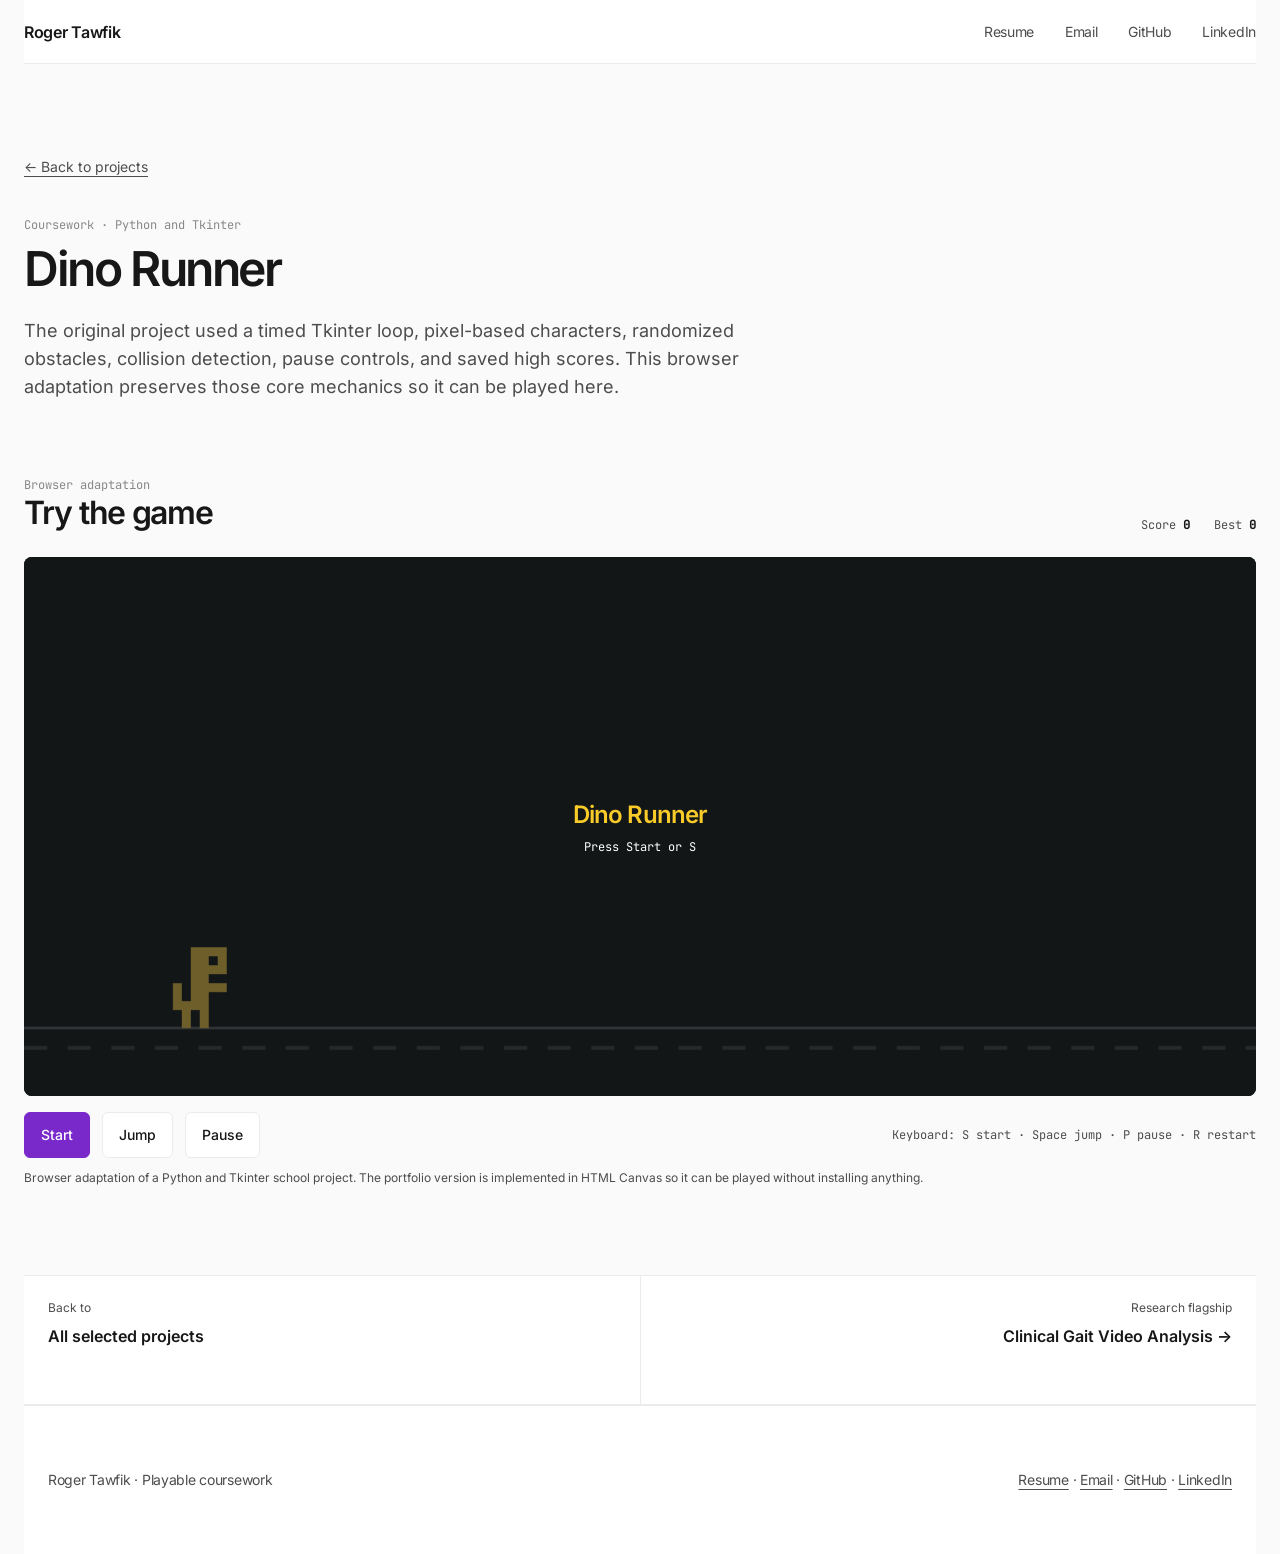
==== commit 609b2775: "Wire up bundled Inter and JetBrains Mono fonts" ====
--- a/projects/dino-runner.html
+++ b/projects/dino-runner.html
@@ -5,8 +5,8 @@
     <meta name="viewport" content="width=device-width, initial-scale=1.0, viewport-fit=cover" />
     <meta name="description" content="Playable browser adaptation of Roger Tawfik's Python and Tkinter Dino Runner coursework." />
     <title>Dino Runner | Roger Tawfik</title>
-    <link rel="stylesheet" href="../styles.css?v=20260717a" />
-    <link rel="stylesheet" href="../mobile-nav.css?v=20260717a" />
+    <link rel="stylesheet" href="../styles.css?v=20261107a" />
+    <link rel="stylesheet" href="../mobile-nav.css?v=20261107a" />
   </head>
   <body class="portfolio project-page game-page">
     <a class="skip-link" href="#main">Skip to content</a>
--- a/styles.css
+++ b/styles.css
@@ -1,3 +1,35 @@
+@font-face {
+  font-family: "Inter";
+  src: url("fonts/inter-400.woff2") format("woff2"), url("fonts/inter-400.ttf") format("truetype");
+  font-weight: 400;
+  font-style: normal;
+  font-display: swap;
+}
+
+@font-face {
+  font-family: "Inter";
+  src: url("fonts/inter-500.woff2") format("woff2"), url("fonts/inter-500.ttf") format("truetype");
+  font-weight: 500;
+  font-style: normal;
+  font-display: swap;
+}
+
+@font-face {
+  font-family: "Inter";
+  src: url("fonts/inter-600.woff2") format("woff2"), url("fonts/inter-600.ttf") format("truetype");
+  font-weight: 600;
+  font-style: normal;
+  font-display: swap;
+}
+
+@font-face {
+  font-family: "JetBrains Mono";
+  src: url("fonts/jetbrains-mono-400.woff2") format("woff2"), url("fonts/jetbrains-mono-400.ttf") format("truetype");
+  font-weight: 400;
+  font-style: normal;
+  font-display: swap;
+}
+
 :root {
   --ink: #171717;
   --body: #4d4d4d;
